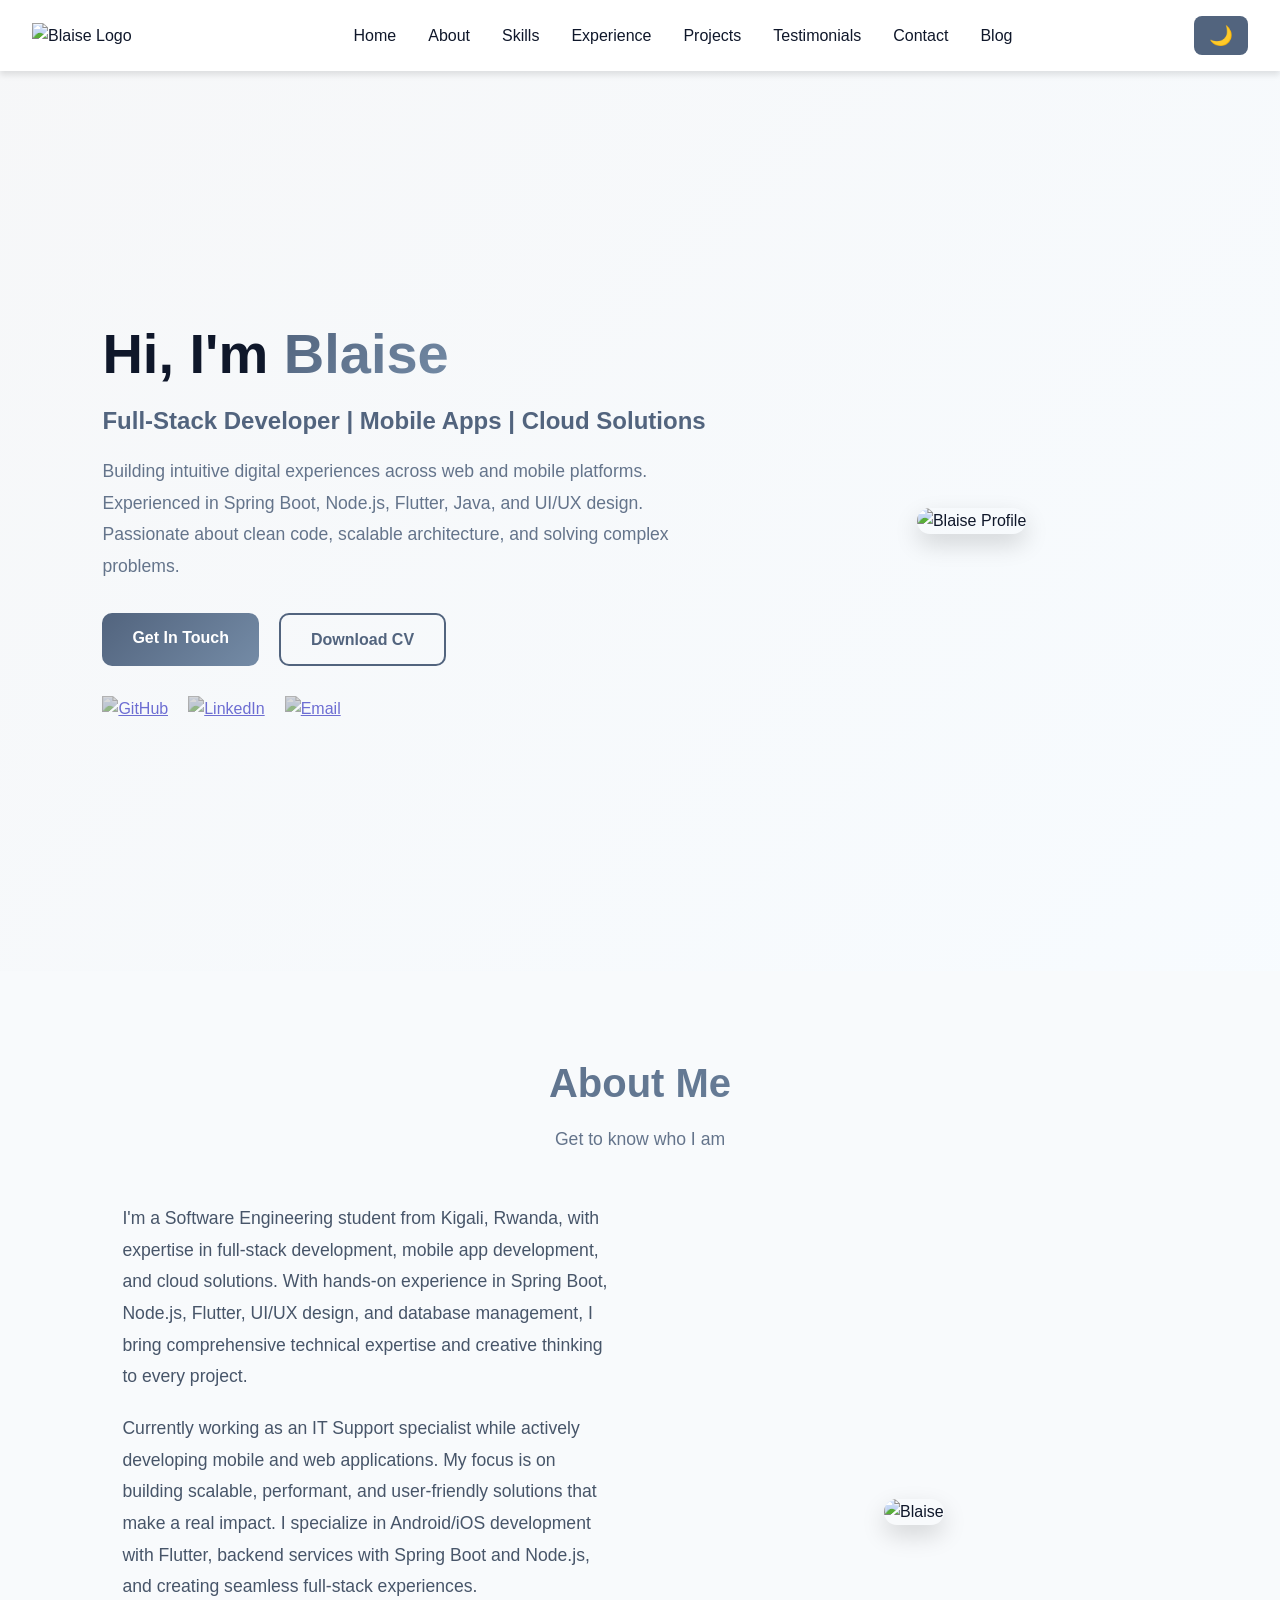
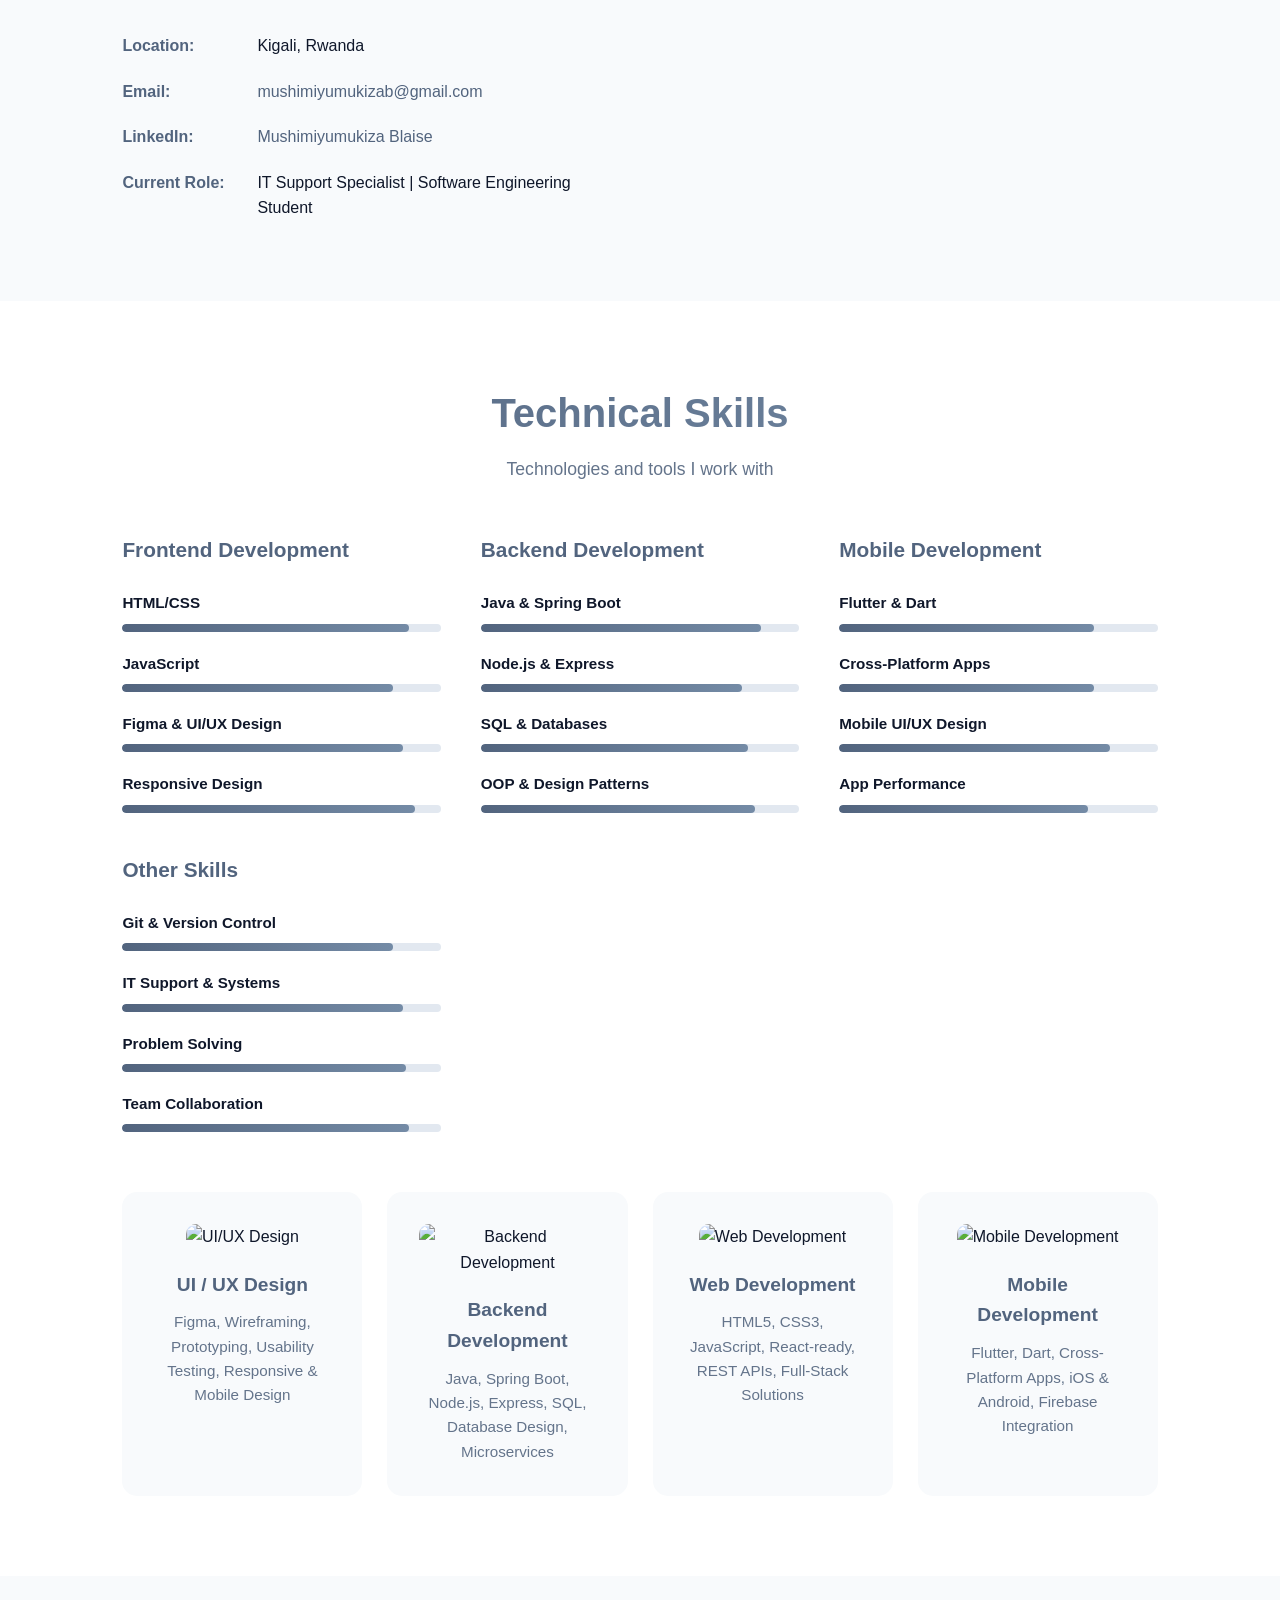
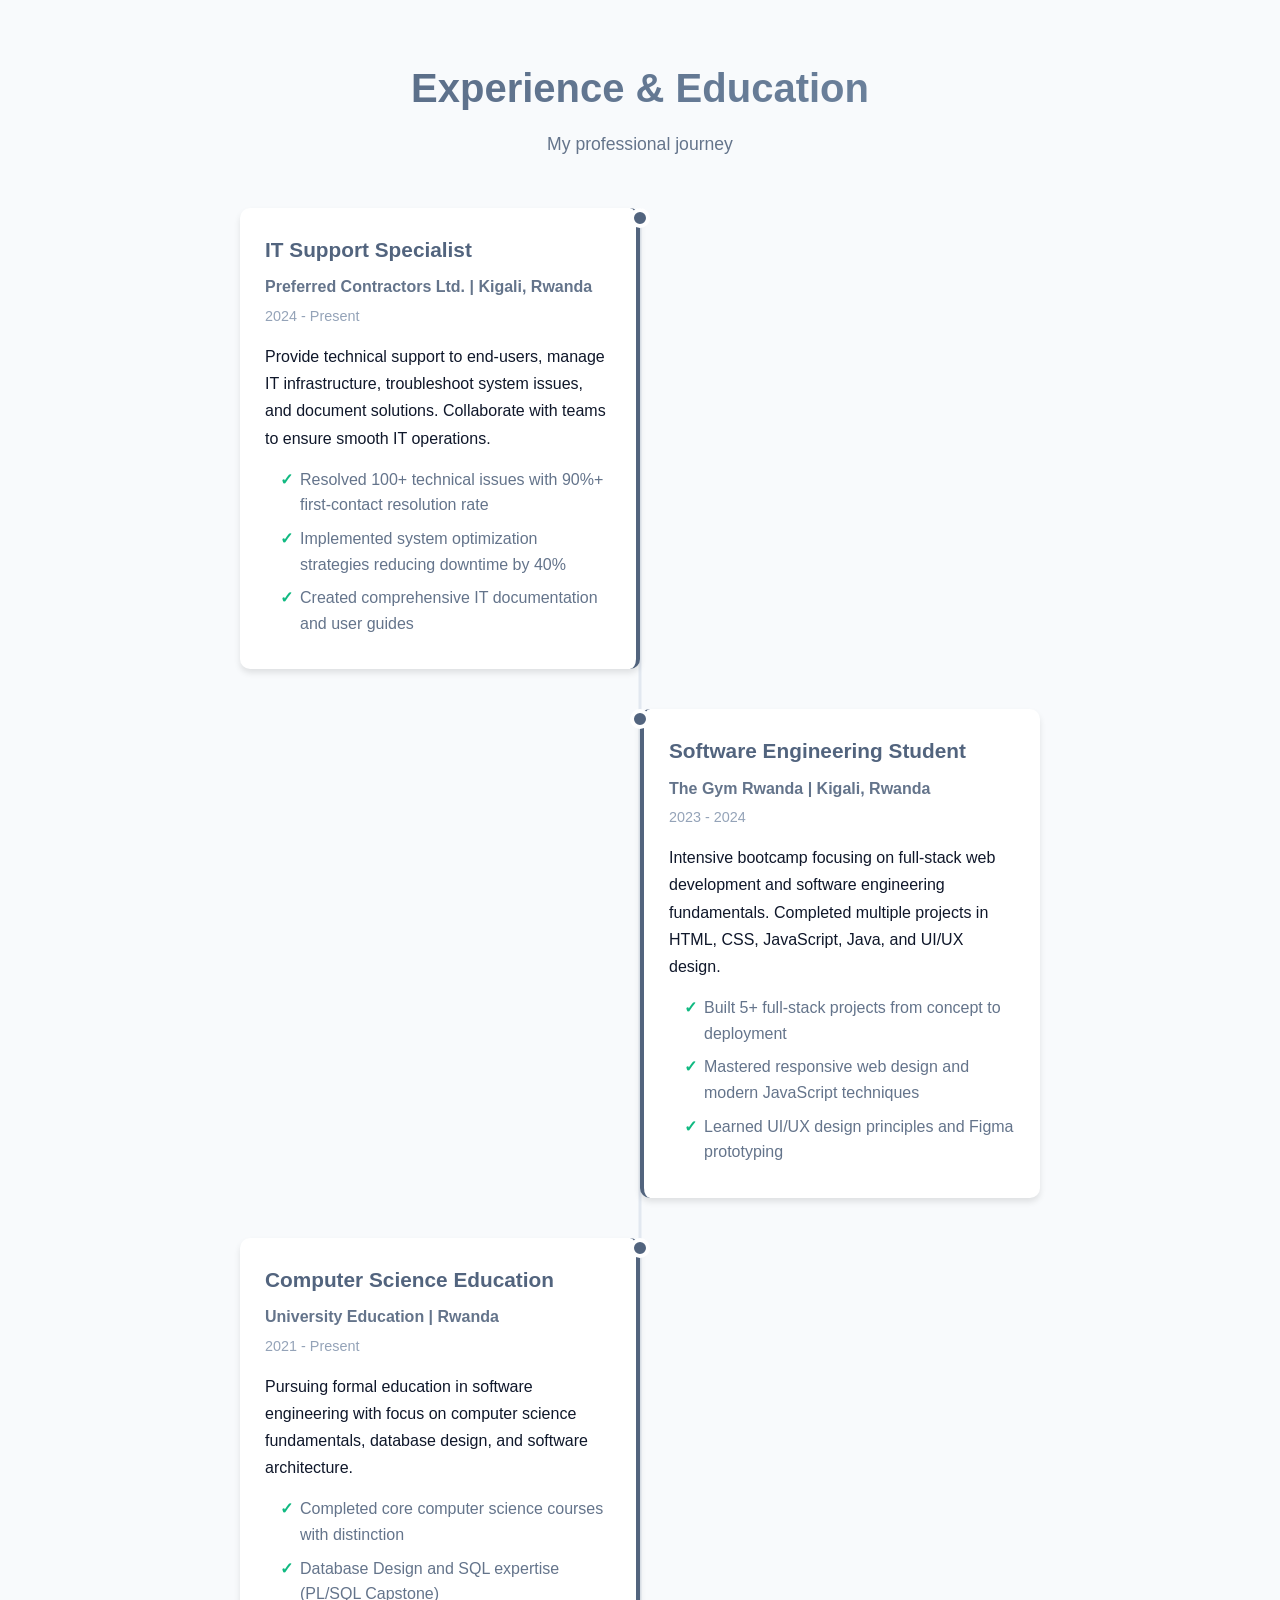
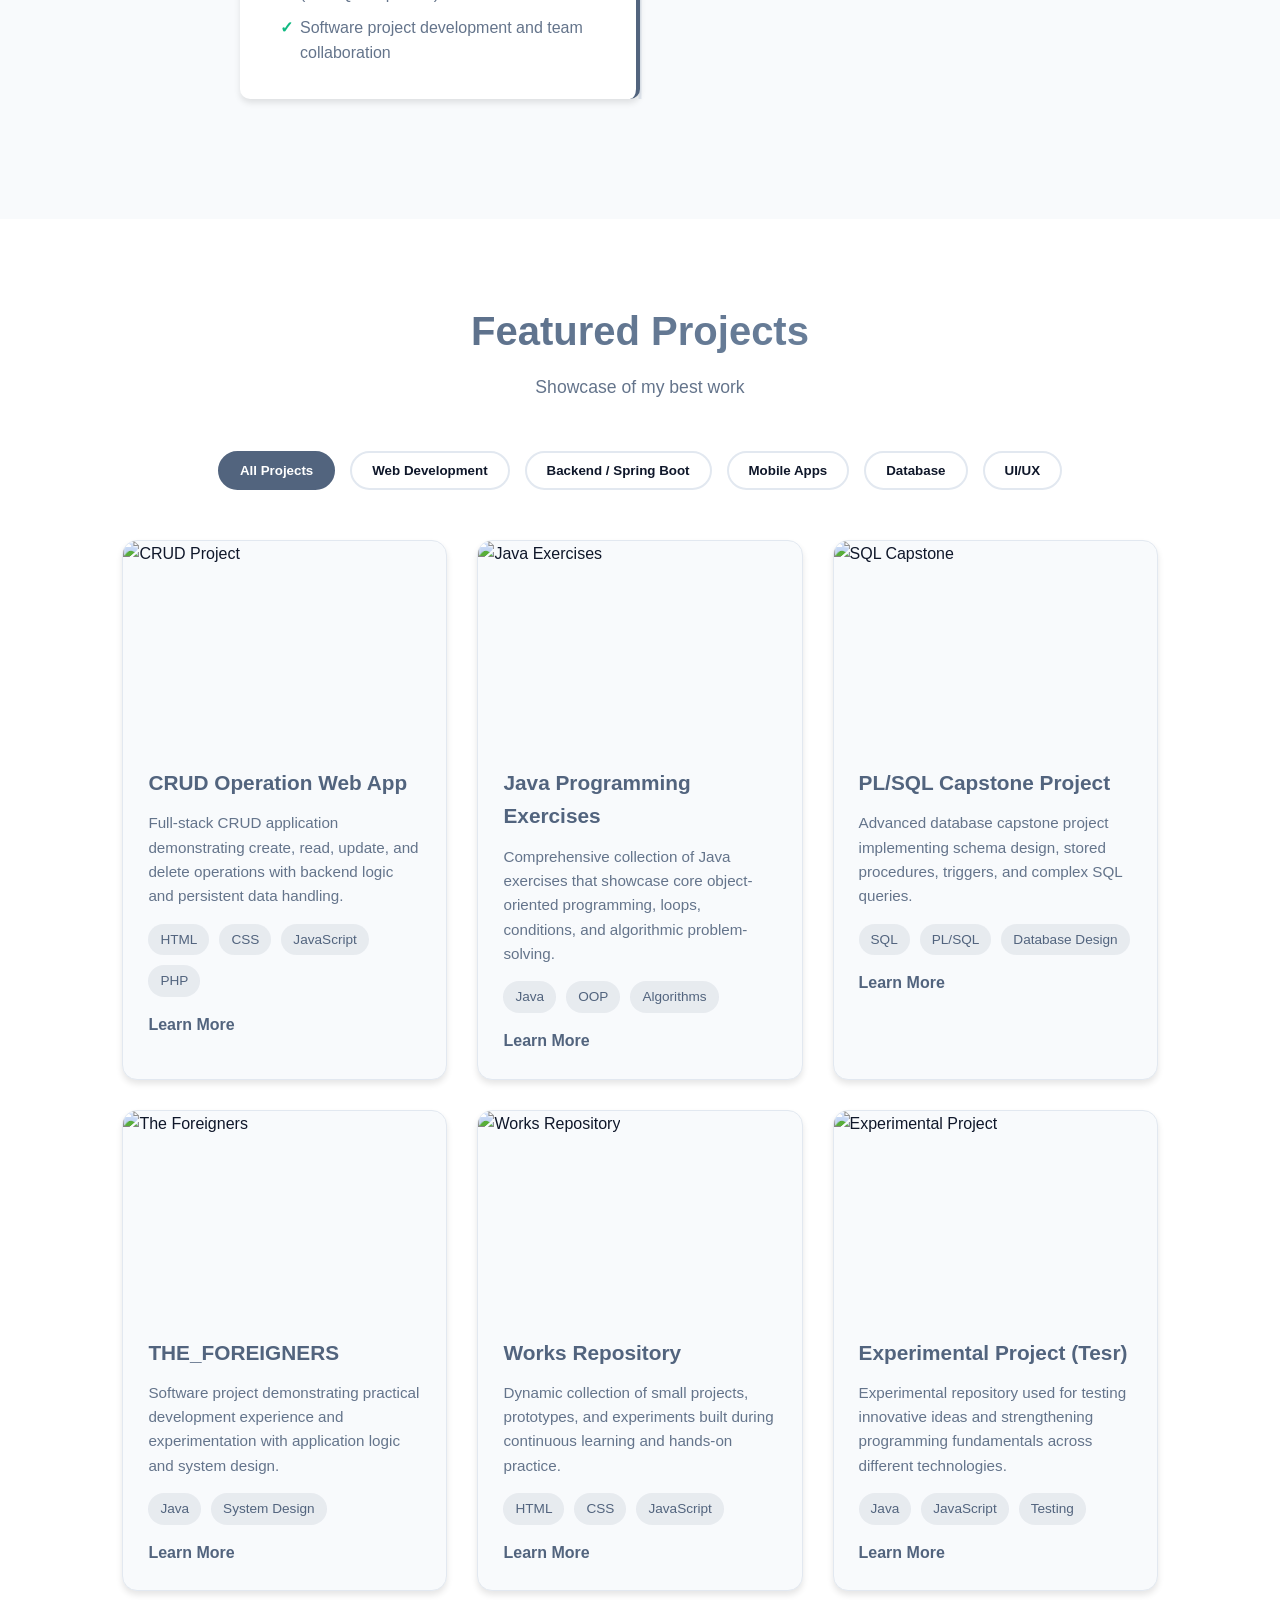
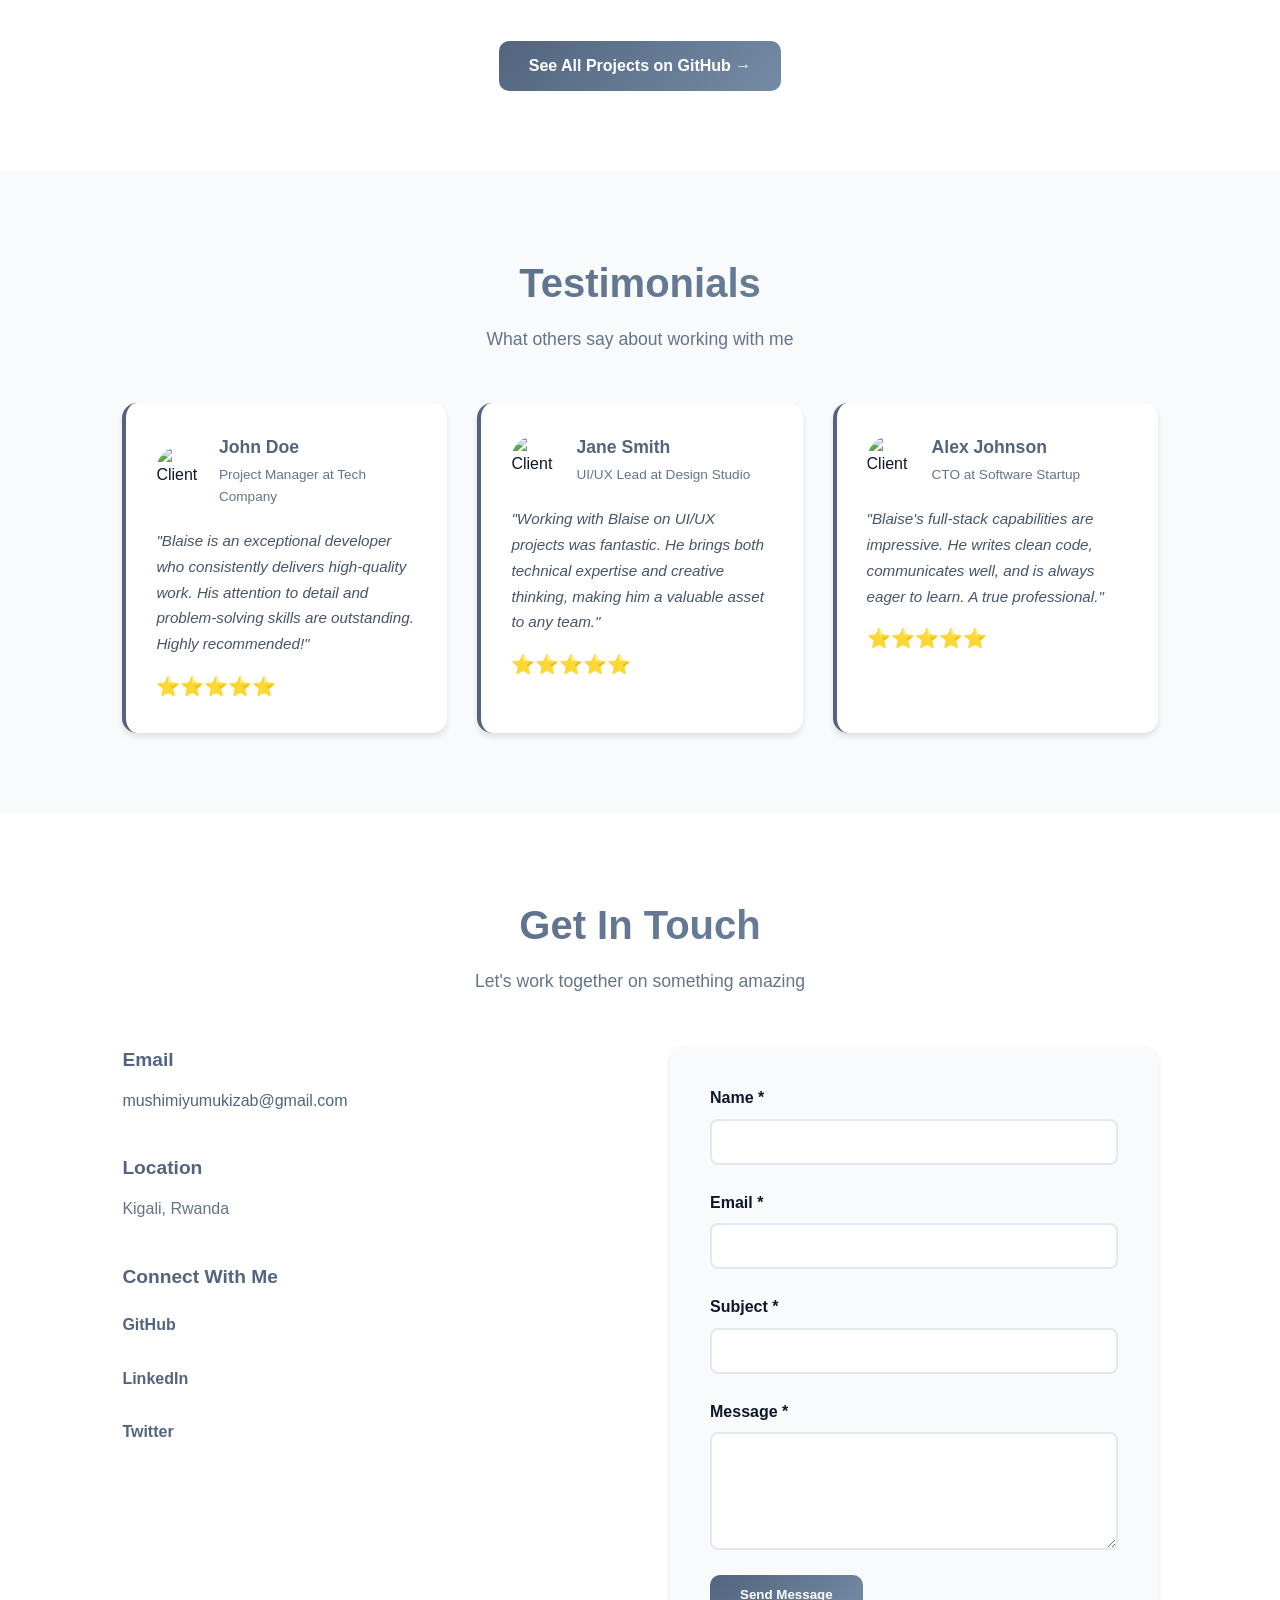
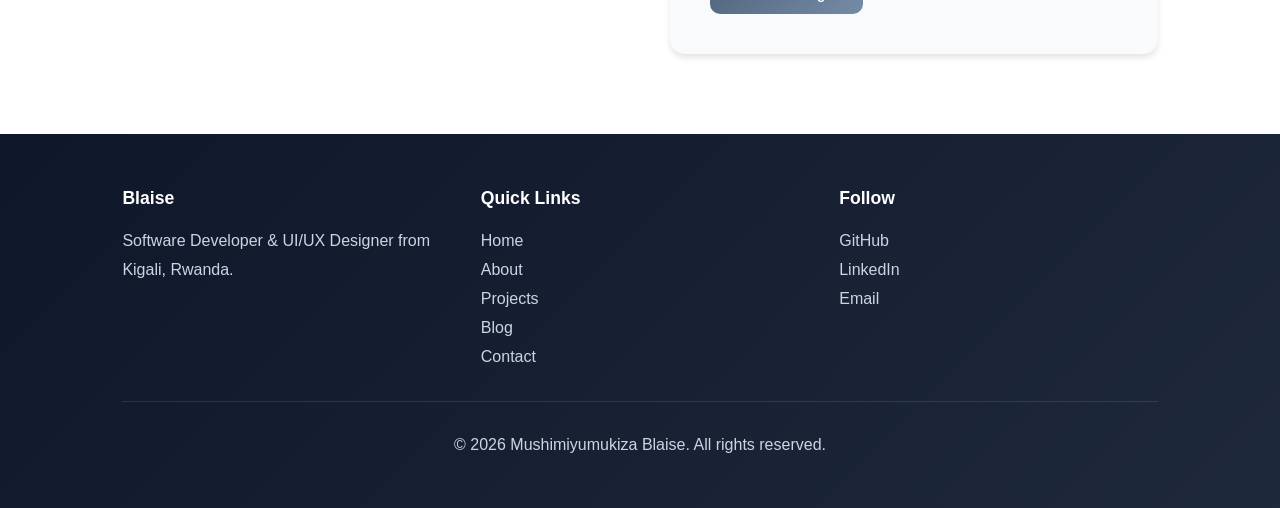
==== index.html @ d8fbfcc6 "New feature" ====
<!DOCTYPE html>
<html lang="en">
<head>
  <meta charset="UTF-8" />
  <meta name="viewport" content="width=device-width, initial-scale=1.0"/>
  <meta name="description" content="Mushimiyumukiza Blaise – Software Engineering student, UI/UX Designer, Java Developer. Explore projects, skills, and professional experience."/>
  <meta name="keywords" content="Software Developer, UI/UX Developer, Java, Web Developer, Portfolio"/>
  <meta name="author" content="Mushimiyumukiza Blaise"/>
  <meta name="robots" content="index, follow"/>
  <meta property="og:title" content="Blaise | Software Developer & UI/UX Designer"/>
  <meta property="og:description" content="Portfolio showcasing projects in Java, Web Development, and UI/UX Design"/>
  <meta property="og:url" content="https://mushimiyumukizablaiseportifolio1.vercel.app/"/>
  <meta property="og:type" content="website"/>
  <title>Blaise | Software Developer & UI/UX Designer</title>
  <link rel="stylesheet" href="main.css"/>
  <link rel="icon" type="image/png" href="./images/logo.png"/>
</head>

<body>
  <!-- NAVBAR -->
  <header class="navbar">
    <div class="nav-container">
      <img src="./images/logo.png" alt="Blaise Logo" class="logo"/>
      
      <button class="hamburger" id="hamburger">
        <span></span>
        <span></span>
        <span></span>
      </button>

      <nav class="nav-menu" id="navMenu">
        <ul class="nav-links">
          <li><a href="#home">Home</a></li>
          <li><a href="#about">About</a></li>
          <li><a href="#skills">Skills</a></li>
          <li><a href="#experience">Experience</a></li>
          <li><a href="#projects">Projects</a></li>
          <li><a href="#testimonials">Testimonials</a></li>
          <li><a href="#contact">Contact</a></li>
          <li><a href="blog.html">Blog</a></li>
        </ul>
      </nav>

      <button id="modeToggle" class="mode-btn">🌙</button>
    </div>
  </header>

  <!-- HERO / HOME -->
  <section class="hero" id="home">
    <div class="hero-content">
      <h1>Hi, I'm <span>Blaise</span></h1>
      <p class="hero-subtitle">
        Full-Stack Developer | Mobile Apps | Cloud Solutions
      </p>
      <p class="hero-description">
        Building intuitive digital experiences across web and mobile platforms. Experienced in Spring Boot, 
        Node.js, Flutter, Java, and UI/UX design. Passionate about clean code, scalable architecture, and solving complex problems.
      </p>

      <div class="hero-actions">
        <a href="#contact" class="btn btn-primary">Get In Touch</a>
        <a href="https://drive.google.com/file/d/15Y-gOI-pjtklkWKuIDzQYlUG7JmsYrr-/view?usp=sharing"
           target="_blank" class="btn btn-outline">Download CV</a>
      </div>

      <div class="social-links">
        <a href="https://github.com/ReponseBlaise" target="_blank" title="GitHub">
          <img src="./images/github-icon.svg" alt="GitHub" class="social-icon"/>
        </a>
        <a href="https://www.linkedin.com/in/mushimiyumukiza-blaise-943b163b0" target="_blank" title="LinkedIn">
          <img src="./images/linkedin-icon.svg" alt="LinkedIn" class="social-icon"/>
        </a>
        <a href="mailto:mushimiyumukizab@gmail.com" title="Email">
          <img src="./images/email-icon.svg" alt="Email" class="social-icon"/>
        </a>
      </div>
    </div>

    <div class="hero-image">
      <img src="./images/hero.png" alt="Blaise Profile" class="hero-img"/>
    </div>
  </section>

  <!-- ABOUT -->
  <section id="about" class="about">
    <div class="container">
      <div class="section-header">
        <h2>About Me</h2>
        <p class="section-subtitle">Get to know who I am</p>
      </div>

      <div class="about-content">
        <div class="about-text">
          <p>
            I'm a Software Engineering student from Kigali, Rwanda, with expertise in full-stack development, 
            mobile app development, and cloud solutions. With hands-on experience in Spring Boot, Node.js, Flutter, 
            UI/UX design, and database management, I bring comprehensive technical expertise and creative 
            thinking to every project.
          </p>
          
          <p>
            Currently working as an IT Support specialist while actively developing mobile and web applications. 
            My focus is on building scalable, performant, and user-friendly solutions that make a real impact. 
            I specialize in Android/iOS development with Flutter, backend services with Spring Boot and Node.js, 
            and creating seamless full-stack experiences.
          </p>

          <div class="about-info">
            <div class="info-item">
              <strong>Location:</strong>
              <span>Kigali, Rwanda</span>
            </div>
            <div class="info-item">
              <strong>Email:</strong>
              <span><a href="mailto:mushimiyumukizab@gmail.com">mushimiyumukizab@gmail.com</a></span>
            </div>
            <div class="info-item">
              <strong>LinkedIn:</strong>
              <span><a href="https://www.linkedin.com/in/mushimiyumukiza-blaise-943b163b0" target="_blank">Mushimiyumukiza Blaise</a></span>
            </div>
            <div class="info-item">
              <strong>Current Role:</strong>
              <span>IT Support Specialist | Software Engineering Student</span>
            </div>
          </div>
        </div>

        <div class="about-image">
          <img src="./images/hero.png" alt="Blaise" class="profile-img"/>
        </div>
      </div>
    </div>
  </section>

  <!-- SKILLS -->
  <section id="skills" class="skills">
    <div class="container">
      <div class="section-header">
        <h2>Technical Skills</h2>
        <p class="section-subtitle">Technologies and tools I work with</p>
      </div>

      <div class="skills-content">
        <div class="skills-visual">
          <div class="skill-category">
            <h3>Frontend Development</h3>
            <div class="skill-items">
              <div class="skill-item">
                <span class="skill-name">HTML/CSS</span>
                <div class="skill-bar">
                  <div class="skill-progress" style="width: 90%"></div>
                </div>
              </div>
              <div class="skill-item">
                <span class="skill-name">JavaScript</span>
                <div class="skill-bar">
                  <div class="skill-progress" style="width: 85%"></div>
                </div>
              </div>
              <div class="skill-item">
                <span class="skill-name">Figma & UI/UX Design</span>
                <div class="skill-bar">
                  <div class="skill-progress" style="width: 88%"></div>
                </div>
              </div>
              <div class="skill-item">
                <span class="skill-name">Responsive Design</span>
                <div class="skill-bar">
                  <div class="skill-progress" style="width: 92%"></div>
                </div>
              </div>
            </div>
          </div>

          <div class="skill-category">
            <h3>Backend Development</h3>
            <div class="skill-items">
              <div class="skill-item">
                <span class="skill-name">Java & Spring Boot</span>
                <div class="skill-bar">
                  <div class="skill-progress" style="width: 88%"></div>
                </div>
              </div>
              <div class="skill-item">
                <span class="skill-name">Node.js & Express</span>
                <div class="skill-bar">
                  <div class="skill-progress" style="width: 82%"></div>
                </div>
              </div>
              <div class="skill-item">
                <span class="skill-name">SQL & Databases</span>
                <div class="skill-bar">
                  <div class="skill-progress" style="width: 84%"></div>
                </div>
              </div>
              <div class="skill-item">
                <span class="skill-name">OOP & Design Patterns</span>
                <div class="skill-bar">
                  <div class="skill-progress" style="width: 86%"></div>
                </div>
              </div>
            </div>
          </div>

          <div class="skill-category">
            <h3>Mobile Development</h3>
            <div class="skill-items">
              <div class="skill-item">
                <span class="skill-name">Flutter & Dart</span>
                <div class="skill-bar">
                  <div class="skill-progress" style="width: 80%"></div>
                </div>
              </div>
              <div class="skill-item">
                <span class="skill-name">Cross-Platform Apps</span>
                <div class="skill-bar">
                  <div class="skill-progress" style="width: 80%"></div>
                </div>
              </div>
              <div class="skill-item">
                <span class="skill-name">Mobile UI/UX Design</span>
                <div class="skill-bar">
                  <div class="skill-progress" style="width: 85%"></div>
                </div>
              </div>
              <div class="skill-item">
                <span class="skill-name">App Performance</span>
                <div class="skill-bar">
                  <div class="skill-progress" style="width: 78%"></div>
                </div>
              </div>
            </div>
          </div>

          <div class="skill-category">
            <h3>Other Skills</h3>
            <div class="skill-items">
              <div class="skill-item">
                <span class="skill-name">Git & Version Control</span>
                <div class="skill-bar">
                  <div class="skill-progress" style="width: 85%"></div>
                </div>
              </div>
              <div class="skill-item">
                <span class="skill-name">IT Support & Systems</span>
                <div class="skill-bar">
                  <div class="skill-progress" style="width: 88%"></div>
                </div>
              </div>
              <div class="skill-item">
                <span class="skill-name">Problem Solving</span>
                <div class="skill-bar">
                  <div class="skill-progress" style="width: 89%"></div>
                </div>
              </div>
              <div class="skill-item">
                <span class="skill-name">Team Collaboration</span>
                <div class="skill-bar">
                  <div class="skill-progress" style="width: 90%"></div>
                </div>
              </div>
            </div>
          </div>
        </div>

        <div class="skills-grid">
          <div class="skill-card">
            <img src="./images/react.png" alt="UI/UX Design"/>
            <h3>UI / UX Design</h3>
            <p>Figma, Wireframing, Prototyping, Usability Testing, Responsive & Mobile Design</p>
          </div>

          <div class="skill-card">
            <img src="./images/backend.png" alt="Backend Development"/>
            <h3>Backend Development</h3>
            <p>Java, Spring Boot, Node.js, Express, SQL, Database Design, Microservices</p>
          </div>

          <div class="skill-card">
            <img src="./images/intro-to-web.png" alt="Web Development"/>
            <h3>Web Development</h3>
            <p>HTML5, CSS3, JavaScript, React-ready, REST APIs, Full-Stack Solutions</p>
          </div>

          <div class="skill-card">
            <img src="./images/intro-to-web.png" alt="Mobile Development"/>
            <h3>Mobile Development</h3>
            <p>Flutter, Dart, Cross-Platform Apps, iOS & Android, Firebase Integration</p>
          </div>
        </div>
      </div>
    </div>
  </section>

  <!-- EXPERIENCE / TIMELINE -->
  <section id="experience" class="experience">
    <div class="container">
      <div class="section-header">
        <h2>Experience & Education</h2>
        <p class="section-subtitle">My professional journey</p>
      </div>

      <div class="timeline">
        <div class="timeline-item">
          <div class="timeline-dot"></div>
          <div class="timeline-content">
            <h3>IT Support Specialist</h3>
            <p class="timeline-company">Preferred Contractors Ltd. | Kigali, Rwanda</p>
            <p class="timeline-date">2024 - Present</p>
            <p class="timeline-description">
              Provide technical support to end-users, manage IT infrastructure, troubleshoot system issues, 
              and document solutions. Collaborate with teams to ensure smooth IT operations.
            </p>
            <ul class="timeline-highlights">
              <li>Resolved 100+ technical issues with 90%+ first-contact resolution rate</li>
              <li>Implemented system optimization strategies reducing downtime by 40%</li>
              <li>Created comprehensive IT documentation and user guides</li>
            </ul>
          </div>
        </div>

        <div class="timeline-item">
          <div class="timeline-dot"></div>
          <div class="timeline-content">
            <h3>Software Engineering Student</h3>
            <p class="timeline-company">The Gym Rwanda | Kigali, Rwanda</p>
            <p class="timeline-date">2023 - 2024</p>
            <p class="timeline-description">
              Intensive bootcamp focusing on full-stack web development and software engineering fundamentals. 
              Completed multiple projects in HTML, CSS, JavaScript, Java, and UI/UX design.
            </p>
            <ul class="timeline-highlights">
              <li>Built 5+ full-stack projects from concept to deployment</li>
              <li>Mastered responsive web design and modern JavaScript techniques</li>
              <li>Learned UI/UX design principles and Figma prototyping</li>
            </ul>
          </div>
        </div>

        <div class="timeline-item">
          <div class="timeline-dot"></div>
          <div class="timeline-content">
            <h3>Computer Science Education</h3>
            <p class="timeline-company">University Education | Rwanda</p>
            <p class="timeline-date">2021 - Present</p>
            <p class="timeline-description">
              Pursuing formal education in software engineering with focus on computer science fundamentals, 
              database design, and software architecture.
            </p>
            <ul class="timeline-highlights">
              <li>Completed core computer science courses with distinction</li>
              <li>Database Design and SQL expertise (PL/SQL Capstone)</li>
              <li>Software project development and team collaboration</li>
            </ul>
          </div>
        </div>
      </div>
    </div>
  </section>

  <!-- PROJECTS -->
  <section id="projects" class="projects">
    <div class="container">
      <div class="section-header">
        <h2>Featured Projects</h2>
        <p class="section-subtitle">Showcase of my best work</p>
      </div>

      <div class="filter-buttons">
        <button class="filter-btn active" data-filter="all">All Projects</button>
        <button class="filter-btn" data-filter="web">Web Development</button>
        <button class="filter-btn" data-filter="backend">Backend / Spring Boot</button>
        <button class="filter-btn" data-filter="mobile">Mobile Apps</button>
        <button class="filter-btn" data-filter="database">Database</button>
        <button class="filter-btn" data-filter="design">UI/UX</button>
      </div>

      <div class="projects-grid" id="projectsGrid">
        <div class="project-card" data-category="web">
          <div class="project-image">
            <img src="./images/intro-to-web.png" alt="CRUD Project"/>
            <div class="project-overlay">
              <a href="https://github.com/ReponseBlaise/CRUD-operation" target="_blank" class="project-link">View on GitHub</a>
            </div>
          </div>
          <div class="project-info">
            <h3>CRUD Operation Web App</h3>
            <p class="project-description">
              Full-stack CRUD application demonstrating create, read, update, and delete operations 
              with backend logic and persistent data handling.
            </p>
            <div class="project-tech">
              <span class="tech-tag">HTML</span>
              <span class="tech-tag">CSS</span>
              <span class="tech-tag">JavaScript</span>
              <span class="tech-tag">PHP</span>
            </div>
            <a href="https://github.com/ReponseBlaise/CRUD-operation" target="_blank" class="project-btn">Learn More</a>
          </div>
        </div>

        <div class="project-card" data-category="java">
          <div class="project-image">
            <img src="./images/backend.png" alt="Java Exercises"/>
            <div class="project-overlay">
              <a href="https://github.com/ReponseBlaise/exercises" target="_blank" class="project-link">View on GitHub</a>
            </div>
          </div>
          <div class="project-info">
            <h3>Java Programming Exercises</h3>
            <p class="project-description">
              Comprehensive collection of Java exercises that showcase core object-oriented programming, 
              loops, conditions, and algorithmic problem-solving.
            </p>
            <div class="project-tech">
              <span class="tech-tag">Java</span>
              <span class="tech-tag">OOP</span>
              <span class="tech-tag">Algorithms</span>
            </div>
            <a href="https://github.com/ReponseBlaise/exercises" target="_blank" class="project-btn">Learn More</a>
          </div>
        </div>

        <div class="project-card" data-category="database">
          <div class="project-image">
            <img src="./images/intro-to-web.png" alt="SQL Capstone"/>
            <div class="project-overlay">
              <a href="https://github.com/ReponseBlaise/-Thur_26229_Blaise_plsql_CapstoneProject" target="_blank" class="project-link">View on GitHub</a>
            </div>
          </div>
          <div class="project-info">
            <h3>PL/SQL Capstone Project</h3>
            <p class="project-description">
              Advanced database capstone project implementing schema design, stored procedures, 
              triggers, and complex SQL queries.
            </p>
            <div class="project-tech">
              <span class="tech-tag">SQL</span>
              <span class="tech-tag">PL/SQL</span>
              <span class="tech-tag">Database Design</span>
            </div>
            <a href="https://github.com/ReponseBlaise/-Thur_26229_Blaise_plsql_CapstoneProject" target="_blank" class="project-btn">Learn More</a>
          </div>
        </div>

        <div class="project-card" data-category="java">
          <div class="project-image">
            <img src="./images/react.png" alt="The Foreigners"/>
            <div class="project-overlay">
              <a href="https://github.com/ReponseBlaise/THE_FOREIGNERS" target="_blank" class="project-link">View on GitHub</a>
            </div>
          </div>
          <div class="project-info">
            <h3>THE_FOREIGNERS</h3>
            <p class="project-description">
              Software project demonstrating practical development experience and experimentation 
              with application logic and system design.
            </p>
            <div class="project-tech">
              <span class="tech-tag">Java</span>
              <span class="tech-tag">System Design</span>
            </div>
            <a href="https://github.com/ReponseBlaise/THE_FOREIGNERS" target="_blank" class="project-btn">Learn More</a>
          </div>
        </div>

        <div class="project-card" data-category="web">
          <div class="project-image">
            <img src="./images/intro-to-web.png" alt="Works Repository"/>
            <div class="project-overlay">
              <a href="https://github.com/ReponseBlaise/Works" target="_blank" class="project-link">View on GitHub</a>
            </div>
          </div>
          <div class="project-info">
            <h3>Works Repository</h3>
            <p class="project-description">
              Dynamic collection of small projects, prototypes, and experiments built during 
              continuous learning and hands-on practice.
            </p>
            <div class="project-tech">
              <span class="tech-tag">HTML</span>
              <span class="tech-tag">CSS</span>
              <span class="tech-tag">JavaScript</span>
            </div>
            <a href="https://github.com/ReponseBlaise/Works" target="_blank" class="project-btn">Learn More</a>
          </div>
        </div>

        <div class="project-card" data-category="java">
          <div class="project-image">
            <img src="./images/backend.png" alt="Experimental Project"/>
            <div class="project-overlay">
              <a href="https://github.com/ReponseBlaise/Tesr" target="_blank" class="project-link">View on GitHub</a>
            </div>
          </div>
          <div class="project-info">
            <h3>Experimental Project (Tesr)</h3>
            <p class="project-description">
              Experimental repository used for testing innovative ideas and strengthening 
              programming fundamentals across different technologies.
            </p>
            <div class="project-tech">
              <span class="tech-tag">Java</span>
              <span class="tech-tag">JavaScript</span>
              <span class="tech-tag">Testing</span>
            </div>
            <a href="https://github.com/ReponseBlaise/Tesr" target="_blank" class="project-btn">Learn More</a>
          </div>
        </div>
      </div>

      <div class="view-all">
        <a href="https://github.com/ReponseBlaise?tab=repositories" target="_blank" class="btn btn-primary">
          See All Projects on GitHub →
        </a>
      </div>
    </div>
  </section>

  <!-- TESTIMONIALS -->
  <section id="testimonials" class="testimonials">
    <div class="container">
      <div class="section-header">
        <h2>Testimonials</h2>
        <p class="section-subtitle">What others say about working with me</p>
      </div>

      <div class="testimonials-grid">
        <div class="testimonial-card">
          <div class="testimonial-header">
            <img src="./images/hero.png" alt="Client"/>
            <div>
              <h4>John Doe</h4>
              <p>Project Manager at Tech Company</p>
            </div>
          </div>
          <p class="testimonial-text">
            "Blaise is an exceptional developer who consistently delivers high-quality work. 
            His attention to detail and problem-solving skills are outstanding. Highly recommended!"
          </p>
          <div class="testimonial-rating">
            ⭐⭐⭐⭐⭐
          </div>
        </div>

        <div class="testimonial-card">
          <div class="testimonial-header">
            <img src="./images/hero.png" alt="Client"/>
            <div>
              <h4>Jane Smith</h4>
              <p>UI/UX Lead at Design Studio</p>
            </div>
          </div>
          <p class="testimonial-text">
            "Working with Blaise on UI/UX projects was fantastic. He brings both technical expertise 
            and creative thinking, making him a valuable asset to any team."
          </p>
          <div class="testimonial-rating">
            ⭐⭐⭐⭐⭐
          </div>
        </div>

        <div class="testimonial-card">
          <div class="testimonial-header">
            <img src="./images/hero.png" alt="Client"/>
            <div>
              <h4>Alex Johnson</h4>
              <p>CTO at Software Startup</p>
            </div>
          </div>
          <p class="testimonial-text">
            "Blaise's full-stack capabilities are impressive. He writes clean code, communicates well, 
            and is always eager to learn. A true professional."
          </p>
          <div class="testimonial-rating">
            ⭐⭐⭐⭐⭐
          </div>
        </div>
      </div>
    </div>
  </section>

  <!-- CONTACT -->
  <section id="contact" class="contact">
    <div class="container">
      <div class="section-header">
        <h2>Get In Touch</h2>
        <p class="section-subtitle">Let's work together on something amazing</p>
      </div>

      <div class="contact-content">
        <div class="contact-info">
          <div class="contact-item">
            <h4>Email</h4>
            <p><a href="mailto:mushimiyumukizab@gmail.com">mushimiyumukizab@gmail.com</a></p>
          </div>
          <div class="contact-item">
            <h4>Location</h4>
            <p>Kigali, Rwanda</p>
          </div>
          <div class="contact-item">
            <h4>Connect With Me</h4>
            <div class="social-links-large">
              <a href="https://github.com/ReponseBlaise" target="_blank">GitHub</a>
              <a href="https://linkedin.com/in/blaise-mushimiyumukiza" target="_blank">LinkedIn</a>
              <a href="https://twitter.com" target="_blank">Twitter</a>
            </div>
          </div>
        </div>

        <form class="contact-form" id="contactForm">
          <div class="form-group">
            <label for="name">Name *</label>
            <input type="text" id="name" name="name" required>
            <span class="error-message" id="nameError"></span>
          </div>

          <div class="form-group">
            <label for="email">Email *</label>
            <input type="email" id="email" name="email" required>
            <span class="error-message" id="emailError"></span>
          </div>

          <div class="form-group">
            <label for="subject">Subject *</label>
            <input type="text" id="subject" name="subject" required>
            <span class="error-message" id="subjectError"></span>
          </div>

          <div class="form-group">
            <label for="message">Message *</label>
            <textarea id="message" name="message" rows="5" required></textarea>
            <span class="error-message" id="messageError"></span>
          </div>

          <button type="submit" class="btn btn-primary">Send Message</button>
          <span class="form-message" id="formMessage"></span>
        </form>
      </div>
    </div>
  </section>

  <!-- FOOTER -->
  <footer class="footer">
    <div class="container">
      <div class="footer-content">
        <div class="footer-section">
          <h4>Blaise</h4>
          <p>Software Developer & UI/UX Designer from Kigali, Rwanda.</p>
        </div>

        <div class="footer-section">
          <h4>Quick Links</h4>
          <ul>
            <li><a href="#home">Home</a></li>
            <li><a href="#about">About</a></li>
            <li><a href="#projects">Projects</a></li>
            <li><a href="blog.html">Blog</a></li>
            <li><a href="#contact">Contact</a></li>
          </ul>
        </div>

        <div class="footer-section">
          <h4>Follow</h4>
          <ul>
            <li><a href="https://github.com/ReponseBlaise" target="_blank">GitHub</a></li>
            <li><a href="https://linkedin.com/in/blaise-mushimiyumukiza" target="_blank">LinkedIn</a></li>
            <li><a href="mailto:mushimiyumukizab@gmail.com">Email</a></li>
          </ul>
        </div>
      </div>

      <div class="footer-bottom">
        <p>&copy; 2026 Mushimiyumukiza Blaise. All rights reserved.</p>
      </div>
    </div>
  </footer>

  <!-- Modal for project details (optional) -->
  <div id="projectModal" class="modal">
    <div class="modal-content">
      <button class="modal-close">&times;</button>
      <h2 id="modalTitle"></h2>
      <p id="modalDescription"></p>
      <div id="modalTech"></div>
      <a id="modalLink" target="_blank" class="btn btn-primary">View Project</a>
    </div>
  </div>

  <script src="script.js"></script>
</body>
</html>
---- main.css ----
/* ===== ROOT VARIABLES ===== */
* {
  margin: 0;
  padding: 0;
  box-sizing: border-box;
}

:root {
  --bg: #ffffff;
  --text: #0f172a;
  --accent: #52647E;
  --accent-light: #748ba6;
  --card: #f8fafc;
  --border: #e2e8f0;
  --success: #10b981;
  --shadow: 0 4px 6px rgba(0, 0, 0, 0.1);
  --shadow-lg: 0 10px 25px rgba(0, 0, 0, 0.15);
}

body.dark {
  --bg: #0b1220;
  --text: #e5e7eb;
  --accent: #64b5f6;
  --accent-light: #90caf9;
  --card: #111827;
  --border: #1f2937;
  --shadow: 0 4px 6px rgba(0, 0, 0, 0.3);
  --shadow-lg: 0 10px 25px rgba(0, 0, 0, 0.4);
}

body {
  font-family: "Segoe UI", "Roboto", sans-serif;
  background: var(--bg);
  color: var(--text);
  line-height: 1.6;
  transition: background-color 0.3s ease, color 0.3s ease;
  overflow-x: hidden;
}

html {
  scroll-behavior: smooth;
}

/* ===== CONTAINER & LAYOUT ===== */
.container {
  max-width: 1200px;
  margin: 0 auto;
  padding: 0 20px;
}

.section-header {
  text-align: center;
  margin-bottom: 50px;
}

.section-header h2 {
  font-size: 2.5rem;
  font-weight: 700;
  margin-bottom: 10px;
  background: linear-gradient(135deg, var(--accent) 0%, var(--accent-light) 100%);
  -webkit-background-clip: text;
  -webkit-text-fill-color: transparent;
  background-clip: text;
}

.section-subtitle {
  font-size: 1.1rem;
  color: #64748b;
  max-width: 500px;
  margin: 0 auto;
}

body.dark .section-subtitle {
  color: #cbd5e1;
}

/* ===== NAVBAR ===== */
.navbar {
  background: var(--bg);
  box-shadow: var(--shadow);
  position: sticky;
  top: 0;
  z-index: 1000;
  transition: all 0.3s ease;
}

.nav-container {
  display: flex;
  justify-content: space-between;
  align-items: center;
  padding: 1rem 2rem;
  max-width: 1400px;
  margin: 0 auto;
}

.logo {
  width: 140px;
  height: auto;
  transition: transform 0.3s ease;
}

.logo:hover {
  transform: scale(1.05);
}

.nav-menu {
  display: flex;
  gap: 2rem;
}

.nav-links {
  list-style: none;
  display: flex;
  gap: 2rem;
}

.nav-links a {
  text-decoration: none;
  color: var(--text);
  font-weight: 500;
  position: relative;
  transition: color 0.3s ease;
}

.nav-links a:hover {
  color: var(--accent);
}

.nav-links a::after {
  content: '';
  position: absolute;
  bottom: -5px;
  left: 0;
  width: 0;
  height: 2px;
  background: var(--accent);
  transition: width 0.3s ease;
}

.nav-links a:hover::after {
  width: 100%;
}

.mode-btn {
  background: var(--accent);
  color: #fff;
  border: none;
  padding: 8px 15px;
  border-radius: 8px;
  cursor: pointer;
  font-size: 1.2rem;
  transition: all 0.3s ease;
}

.mode-btn:hover {
  background: var(--accent-light);
  transform: scale(1.1);
}

.hamburger {
  display: none;
  flex-direction: column;
  cursor: pointer;
  background: transparent;
  border: none;
  gap: 5px;
}

.hamburger span {
  width: 25px;
  height: 3px;
  background: var(--text);
  transition: all 0.3s ease;
  border-radius: 2px;
}

/* ===== HERO SECTION ===== */
.hero {
  display: flex;
  align-items: center;
  justify-content: space-between;
  padding: 80px 8%;
  gap: 60px;
  min-height: 100vh;
  background: linear-gradient(135deg, rgba(82, 100, 126, 0.05) 0%, rgba(100, 181, 246, 0.05) 100%);
}

.hero-content h1 {
  font-size: 3.5rem;
  font-weight: 800;
  line-height: 1.2;
  margin-bottom: 15px;
  animation: slideInUp 0.8s ease;
}

.hero-content h1 span {
  color: var(--accent);
  background: linear-gradient(135deg, var(--accent) 0%, var(--accent-light) 100%);
  -webkit-background-clip: text;
  -webkit-text-fill-color: transparent;
  background-clip: text;
}

.hero-subtitle {
  font-size: 1.5rem;
  color: var(--accent);
  font-weight: 600;
  margin-bottom: 15px;
  animation: slideInUp 0.8s ease 0.1s backwards;
}

.hero-description {
  font-size: 1.1rem;
  color: #64748b;
  max-width: 600px;
  margin-bottom: 30px;
  line-height: 1.8;
  animation: slideInUp 0.8s ease 0.2s backwards;
}

body.dark .hero-description {
  color: #cbd5e1;
}

.hero-actions {
  display: flex;
  gap: 20px;
  margin-bottom: 30px;
  animation: slideInUp 0.8s ease 0.3s backwards;
}

.btn {
  padding: 12px 30px;
  border-radius: 10px;
  text-decoration: none;
  font-weight: 600;
  cursor: pointer;
  border: none;
  transition: all 0.3s ease;
  display: inline-block;
  text-align: center;
}

.btn-primary {
  background: linear-gradient(135deg, var(--accent) 0%, var(--accent-light) 100%);
  color: #fff;
}

.btn-primary:hover {
  transform: translateY(-3px);
  box-shadow: var(--shadow-lg);
}

.btn-outline {
  background: transparent;
  border: 2px solid var(--accent);
  color: var(--accent);
}

.btn-outline:hover {
  background: var(--accent);
  color: #fff;
  transform: translateY(-3px);
}

.social-links {
  display: flex;
  gap: 20px;
  animation: slideInUp 0.8s ease 0.4s backwards;
}

.social-icon {
  width: 40px;
  height: 40px;
  opacity: 0.7;
  transition: all 0.3s ease;
  filter: invert(0.2);
}

.social-links a:hover .social-icon {
  opacity: 1;
  transform: translateY(-5px) scale(1.1);
  filter: invert(0);
}

.hero-image {
  flex: 1;
  text-align: center;
  animation: slideInRight 0.8s ease;
}

.hero-img {
  width: 100%;
  max-width: 450px;
  border-radius: 20px;
  object-fit: cover;
  box-shadow: var(--shadow-lg);
  transition: transform 0.3s ease;
}

.hero-img:hover {
  transform: scale(1.03);
}

/* ===== ABOUT SECTION ===== */
.about {
  padding: 80px 8%;
  background: var(--card);
}

.about-content {
  display: grid;
  grid-template-columns: 1fr 1fr;
  gap: 60px;
  align-items: center;
}

.about-text p {
  font-size: 1.1rem;
  margin-bottom: 20px;
  line-height: 1.8;
  color: #475569;
}

body.dark .about-text p {
  color: #cbd5e1;
}

.about-info {
  margin-top: 30px;
  display: grid;
  gap: 20px;
}

.info-item {
  display: flex;
  gap: 15px;
}

.info-item strong {
  color: var(--accent);
  min-width: 120px;
}

.info-item a {
  color: var(--accent);
  text-decoration: none;
  transition: all 0.3s ease;
}

.info-item a:hover {
  text-decoration: underline;
}

.about-image {
  text-align: center;
}

.profile-img {
  width: 100%;
  max-width: 350px;
  border-radius: 15px;
  box-shadow: var(--shadow-lg);
  object-fit: cover;
}

/* ===== SKILLS SECTION ===== */
.skills {
  padding: 80px 8%;
}

.skills-content {
  display: flex;
  flex-direction: column;
  gap: 60px;
}

.skills-visual {
  display: grid;
  grid-template-columns: repeat(auto-fit, minmax(300px, 1fr));
  gap: 40px;
}

.skill-category h3 {
  font-size: 1.3rem;
  margin-bottom: 25px;
  color: var(--accent);
}

.skill-items {
  display: flex;
  flex-direction: column;
  gap: 20px;
}

.skill-item {
  display: flex;
  flex-direction: column;
  gap: 8px;
}

.skill-name {
  font-weight: 600;
  font-size: 0.95rem;
}

.skill-bar {
  width: 100%;
  height: 8px;
  background: var(--border);
  border-radius: 10px;
  overflow: hidden;
}

.skill-progress {
  height: 100%;
  background: linear-gradient(90deg, var(--accent) 0%, var(--accent-light) 100%);
  border-radius: 10px;
  animation: fillProgress 0.8s ease forwards;
}

@keyframes fillProgress {
  from { width: 0 !important; }
}

.skills-grid {
  display: grid;
  grid-template-columns: repeat(auto-fit, minmax(240px, 1fr));
  gap: 25px;
}

.skill-card {
  background: var(--card);
  padding: 30px;
  border-radius: 15px;
  text-align: center;
  transition: all 0.3s ease;
  border: 2px solid transparent;
}

.skill-card:hover {
  transform: translateY(-8px);
  border-color: var(--accent);
  box-shadow: var(--shadow-lg);
}

.skill-card img {
  width: 100%;
  height: 200px;
  object-fit: cover;
  border-radius: 10px;
  margin-bottom: 20px;
}

.skill-card h3 {
  font-size: 1.2rem;
  margin-bottom: 10px;
  color: var(--accent);
}

.skill-card p {
  font-size: 0.95rem;
  color: #64748b;
  line-height: 1.6;
}

body.dark .skill-card p {
  color: #cbd5e1;
}

/* ===== EXPERIENCE / TIMELINE ===== */
.experience {
  padding: 80px 8%;
  background: var(--card);
}

.timeline {
  position: relative;
  max-width: 800px;
  margin: 0 auto;
}

.timeline::before {
  content: '';
  position: absolute;
  left: 50%;
  transform: translateX(-50%);
  width: 3px;
  height: 100%;
  background: var(--border);
}

.timeline-item {
  margin-bottom: 40px;
  position: relative;
  padding-left: 50%;
  padding-right: 0;
}

.timeline-item:nth-child(odd) {
  padding-left: 0;
  padding-right: 50%;
}

.timeline-dot {
  position: absolute;
  left: 50%;
  transform: translateX(-50%);
  width: 20px;
  height: 20px;
  background: var(--accent);
  border: 4px solid var(--bg);
  border-radius: 50%;
  top: 0;
  z-index: 10;
}

.timeline-content {
  background: var(--bg);
  padding: 25px;
  border-radius: 10px;
  box-shadow: var(--shadow);
  border-left: 4px solid var(--accent);
  transition: all 0.3s ease;
}

.timeline-item:nth-child(odd) .timeline-content {
  border-left: none;
  border-right: 4px solid var(--accent);
}

.timeline-content:hover {
  transform: translateY(-5px);
  box-shadow: var(--shadow-lg);
}

.timeline-content h3 {
  font-size: 1.3rem;
  margin-bottom: 8px;
  color: var(--accent);
}

.timeline-company {
  font-weight: 600;
  color: #64748b;
  margin-bottom: 5px;
}

body.dark .timeline-company {
  color: #cbd5e1;
}

.timeline-date {
  font-size: 0.9rem;
  color: #94a3b8;
  margin-bottom: 15px;
}

.timeline-description {
  margin-bottom: 15px;
  line-height: 1.7;
}

.timeline-highlights {
  list-style: none;
  margin-top: 15px;
  padding-left: 15px;
}

.timeline-highlights li {
  margin-bottom: 8px;
  color: #64748b;
  position: relative;
  padding-left: 20px;
}

body.dark .timeline-highlights li {
  color: #cbd5e1;
}

.timeline-highlights li::before {
  content: '✓';
  position: absolute;
  left: 0;
  color: var(--success);
  font-weight: bold;
}

/* ===== PROJECTS SECTION ===== */
.projects {
  padding: 80px 8%;
}

.filter-buttons {
  display: flex;
  justify-content: center;
  gap: 15px;
  margin-bottom: 50px;
  flex-wrap: wrap;
}

.filter-btn {
  padding: 10px 20px;
  border: 2px solid var(--border);
  background: transparent;
  color: var(--text);
  border-radius: 25px;
  cursor: pointer;
  font-weight: 600;
  transition: all 0.3s ease;
}

.filter-btn:hover,
.filter-btn.active {
  background: var(--accent);
  color: #fff;
  border-color: var(--accent);
}

.projects-grid {
  display: grid;
  grid-template-columns: repeat(auto-fill, minmax(300px, 1fr));
  gap: 30px;
  margin-bottom: 50px;
}

.project-card {
  background: var(--card);
  border-radius: 15px;
  overflow: hidden;
  box-shadow: var(--shadow);
  transition: all 0.3s ease;
  border: 1px solid var(--border);
  animation: fadeIn 0.5s ease forwards;
}

.project-card:hover {
  transform: translateY(-10px);
  box-shadow: var(--shadow-lg);
}

.project-image {
  position: relative;
  height: 200px;
  overflow: hidden;
}

.project-image img {
  width: 100%;
  height: 100%;
  object-fit: cover;
  transition: transform 0.3s ease;
}

.project-card:hover .project-image img {
  transform: scale(1.1);
}

.project-overlay {
  position: absolute;
  top: 0;
  left: 0;
  right: 0;
  bottom: 0;
  background: rgba(0, 0, 0, 0.7);
  display: flex;
  align-items: center;
  justify-content: center;
  opacity: 0;
  transition: opacity 0.3s ease;
}

.project-card:hover .project-overlay {
  opacity: 1;
}

.project-link {
  color: #fff;
  text-decoration: none;
  padding: 10px 20px;
  border: 2px solid #fff;
  border-radius: 8px;
  font-weight: 600;
  transition: all 0.3s ease;
}

.project-link:hover {
  background: #fff;
  color: var(--accent);
}

.project-info {
  padding: 25px;
}

.project-info h3 {
  font-size: 1.3rem;
  margin-bottom: 12px;
  color: var(--accent);
}

.project-description {
  font-size: 0.95rem;
  color: #64748b;
  margin-bottom: 15px;
  line-height: 1.6;
}

body.dark .project-description {
  color: #cbd5e1;
}

.project-tech {
  display: flex;
  flex-wrap: wrap;
  gap: 10px;
  margin-bottom: 15px;
}

.tech-tag {
  background: rgba(82, 100, 126, 0.1);
  color: var(--accent);
  padding: 5px 12px;
  border-radius: 20px;
  font-size: 0.85rem;
  font-weight: 500;
}

.project-btn {
  display: inline-block;
  color: var(--accent);
  text-decoration: none;
  font-weight: 600;
  transition: all 0.3s ease;
  border: none;
  background: none;
  cursor: pointer;
  padding: 0;
}

.project-btn:hover {
  color: var(--accent-light);
  text-decoration: underline;
}

.view-all {
  text-align: center;
  margin-top: 40px;
}

@keyframes fadeIn {
  from {
    opacity: 0;
    transform: translateY(20px);
  }
  to {
    opacity: 1;
    transform: translateY(0);
  }
}

/* ===== TESTIMONIALS SECTION ===== */
.testimonials {
  padding: 80px 8%;
  background: var(--card);
}

.testimonials-grid {
  display: grid;
  grid-template-columns: repeat(auto-fit, minmax(300px, 1fr));
  gap: 30px;
}

.testimonial-card {
  background: var(--bg);
  padding: 30px;
  border-radius: 15px;
  box-shadow: var(--shadow);
  transition: all 0.3s ease;
  border-left: 4px solid var(--accent);
}

.testimonial-card:hover {
  transform: translateY(-8px);
  box-shadow: var(--shadow-lg);
}

.testimonial-header {
  display: flex;
  gap: 15px;
  margin-bottom: 20px;
  align-items: center;
}

.testimonial-header img {
  width: 50px;
  height: 50px;
  border-radius: 50%;
  object-fit: cover;
}

.testimonial-header h4 {
  font-size: 1.1rem;
  margin-bottom: 3px;
  color: var(--accent);
}

.testimonial-header p {
  font-size: 0.85rem;
  color: #64748b;
}

body.dark .testimonial-header p {
  color: #cbd5e1;
}

.testimonial-text {
  font-size: 0.95rem;
  color: #475569;
  line-height: 1.7;
  margin-bottom: 15px;
  font-style: italic;
}

body.dark .testimonial-text {
  color: #cbd5e1;
}

.testimonial-rating {
  font-size: 1.2rem;
}

/* ===== CONTACT SECTION ===== */
.contact {
  padding: 80px 8%;
}

.contact-content {
  display: grid;
  grid-template-columns: 1fr 1fr;
  gap: 60px;
  align-items: start;
  max-width: 1200px;
  margin: 0 auto;
}

.contact-info {
  display: grid;
  gap: 40px;
}

.contact-item h4 {
  font-size: 1.2rem;
  margin-bottom: 12px;
  color: var(--accent);
}

.contact-item p {
  color: #64748b;
  font-size: 1rem;
  line-height: 1.6;
}

body.dark .contact-item p {
  color: #cbd5e1;
}

.contact-item a {
  color: var(--accent);
  text-decoration: none;
  transition: all 0.3s ease;
}

.contact-item a:hover {
  text-decoration: underline;
}

.social-links-large {
  display: flex;
  flex-direction: column;
  gap: 12px;
}

.social-links-large a {
  display: inline-block;
  color: var(--accent);
  text-decoration: none;
  font-weight: 600;
  transition: all 0.3s ease;
  padding: 8px 0;
}

.social-links-large a:hover {
  transform: translateX(5px);
  color: var(--accent-light);
}

.contact-form {
  background: var(--card);
  padding: 40px;
  border-radius: 15px;
  box-shadow: var(--shadow);
}

.form-group {
  margin-bottom: 25px;
  display: flex;
  flex-direction: column;
}

.form-group label {
  font-weight: 600;
  margin-bottom: 8px;
  color: var(--text);
}

.form-group input,
.form-group textarea {
  padding: 12px 15px;
  border: 2px solid var(--border);
  border-radius: 8px;
  font-family: inherit;
  font-size: 1rem;
  background: var(--bg);
  color: var(--text);
  transition: all 0.3s ease;
  resize: vertical;
}

.form-group input:focus,
.form-group textarea:focus {
  outline: none;
  border-color: var(--accent);
  box-shadow: 0 0 0 3px rgba(82, 100, 126, 0.1);
}

.error-message {
  color: #ef4444;
  font-size: 0.85rem;
  margin-top: 5px;
  display: none;
}

.error-message.show {
  display: block;
}

.form-message {
  display: none;
  margin-top: 15px;
  padding: 12px 15px;
  border-radius: 8px;
  text-align: center;
  font-weight: 600;
}

.form-message.success {
  display: block;
  background: rgba(16, 185, 129, 0.1);
  color: var(--success);
  border: 1px solid var(--success);
}

.form-message.error {
  display: block;
  background: rgba(239, 68, 68, 0.1);
  color: #ef4444;
  border: 1px solid #ef4444;
}

/* ===== FOOTER ===== */
.footer {
  background: linear-gradient(135deg, var(--text) 0%, #1e293b 100%);
  color: #fff;
  padding: 50px 8%;
}

body.dark .footer {
  background: linear-gradient(135deg, #0f172a 0%, #0b1220 100%);
}

.footer-content {
  display: grid;
  grid-template-columns: repeat(auto-fit, minmax(250px, 1fr));
  gap: 40px;
  margin-bottom: 30px;
}

.footer-section h4 {
  font-size: 1.1rem;
  margin-bottom: 15px;
}

.footer-section p,
.footer-section ul {
  color: #cbd5e1;
  line-height: 1.8;
}

.footer-section ul {
  list-style: none;
}

.footer-section a {
  color: #cbd5e1;
  text-decoration: none;
  transition: color 0.3s ease;
}

.footer-section a:hover {
  color: #fff;
}

.footer-bottom {
  border-top: 1px solid rgba(255, 255, 255, 0.1);
  padding-top: 30px;
  text-align: center;
  color: #cbd5e1;
}

/* ===== MODAL ===== */
.modal {
  display: none;
  position: fixed;
  z-index: 2000;
  left: 0;
  top: 0;
  width: 100%;
  height: 100%;
  background-color: rgba(0, 0, 0, 0.5);
  animation: fadeIn 0.3s ease;
}

.modal-content {
  background-color: var(--bg);
  margin: 5% auto;
  padding: 40px;
  border-radius: 15px;
  width: 90%;
  max-width: 500px;
  position: relative;
  box-shadow: var(--shadow-lg);
  animation: slideInUp 0.3s ease;
}

.modal-close {
  position: absolute;
  right: 20px;
  top: 20px;
  font-size: 1.5rem;
  background: transparent;
  border: none;
  cursor: pointer;
  color: var(--text);
}

/* ===== ANIMATIONS ===== */
@keyframes slideInUp {
  from {
    opacity: 0;
    transform: translateY(30px);
  }
  to {
    opacity: 1;
    transform: translateY(0);
  }
}

@keyframes slideInRight {
  from {
    opacity: 0;
    transform: translateX(50px);
  }
  to {
    opacity: 1;
    transform: translateX(0);
  }
}

@keyframes fadeIn {
  from {
    opacity: 0;
  }
  to {
    opacity: 1;
  }
}

/* ===== RESPONSIVE DESIGN ===== */
@media (max-width: 768px) {
  .hamburger {
    display: flex;
  }

  .nav-menu {
    position: absolute;
    left: 0;
    top: 70px;
    flex-direction: column;
    background-color: var(--bg);
    width: 100%;
    text-align: center;
    transition: 0.3s;
    box-shadow: var(--shadow);
    max-height: 0;
    overflow: hidden;
  }

  .nav-menu.active {
    max-height: 500px;
    padding: 20px 0;
  }

  .nav-links {
    flex-direction: column;
    gap: 0;
  }

  .nav-links li {
    padding: 10px 0;
  }

  .hero {
    flex-direction: column-reverse;
    padding: 40px 20px;
    min-height: auto;
    text-align: center;
  }

  .hero-content h1 {
    font-size: 2.2rem;
  }

  .hero-actions {
    flex-direction: column;
    justify-content: center;
  }

  .hero-img {
    max-width: 300px;
  }

  .section-header h2 {
    font-size: 2rem;
  }

  .about-content {
    grid-template-columns: 1fr;
    gap: 40px;
  }

  .timeline::before {
    left: 15px;
  }

  .timeline-item,
  .timeline-item:nth-child(odd) {
    padding-left: 60px;
    padding-right: 0;
  }

  .timeline-dot {
    left: 5px;
  }

  .timeline-content {
    border-left: 4px solid var(--accent);
  }

  .timeline-item:nth-child(odd) .timeline-content {
    border-left: 4px solid var(--accent);
    border-right: none;
  }

  .filter-buttons {
    flex-wrap: wrap;
    justify-content: center;
  }

  .projects-grid {
    grid-template-columns: 1fr;
  }

  .contact-content {
    grid-template-columns: 1fr;
    gap: 40px;
  }

  .contact-form {
    padding: 25px;
  }

  .footer-content {
    grid-template-columns: 1fr;
  }

  .skills-visual {
    grid-template-columns: 1fr;
  }
}

@media (max-width: 480px) {
  .nav-container {
    padding: 1rem;
  }

  .logo {
    width: 100px;
  }

  .hero {
    padding: 30px 15px;
  }

  .hero-content h1 {
    font-size: 1.8rem;
  }

  .hero-subtitle {
    font-size: 1.1rem;
  }

  .section-header h2 {
    font-size: 1.5rem;
  }

  .skills-grid {
    grid-template-columns: 1fr;
  }

  .btn {
    padding: 10px 20px;
    font-size: 0.9rem;
  }

  .contact-form {
    padding: 20px;
  }

  .modal-content {
    width: 95%;
    margin: 20% auto;
    padding: 25px;
  }
}

/* ===== ACCESSIBILITY ===== */
@media (prefers-reduced-motion: reduce) {
  * {
    animation-duration: 0.01ms !important;
    animation-iteration-count: 1 !important;
    transition-duration: 0.01ms !important;
  }
}

/* ===== PRINT STYLES ===== */
@media print {
  .navbar,
  .footer,
  .mode-btn,
  .hamburger {
    display: none;
  }

  section {
    page-break-inside: avoid;
  }
}
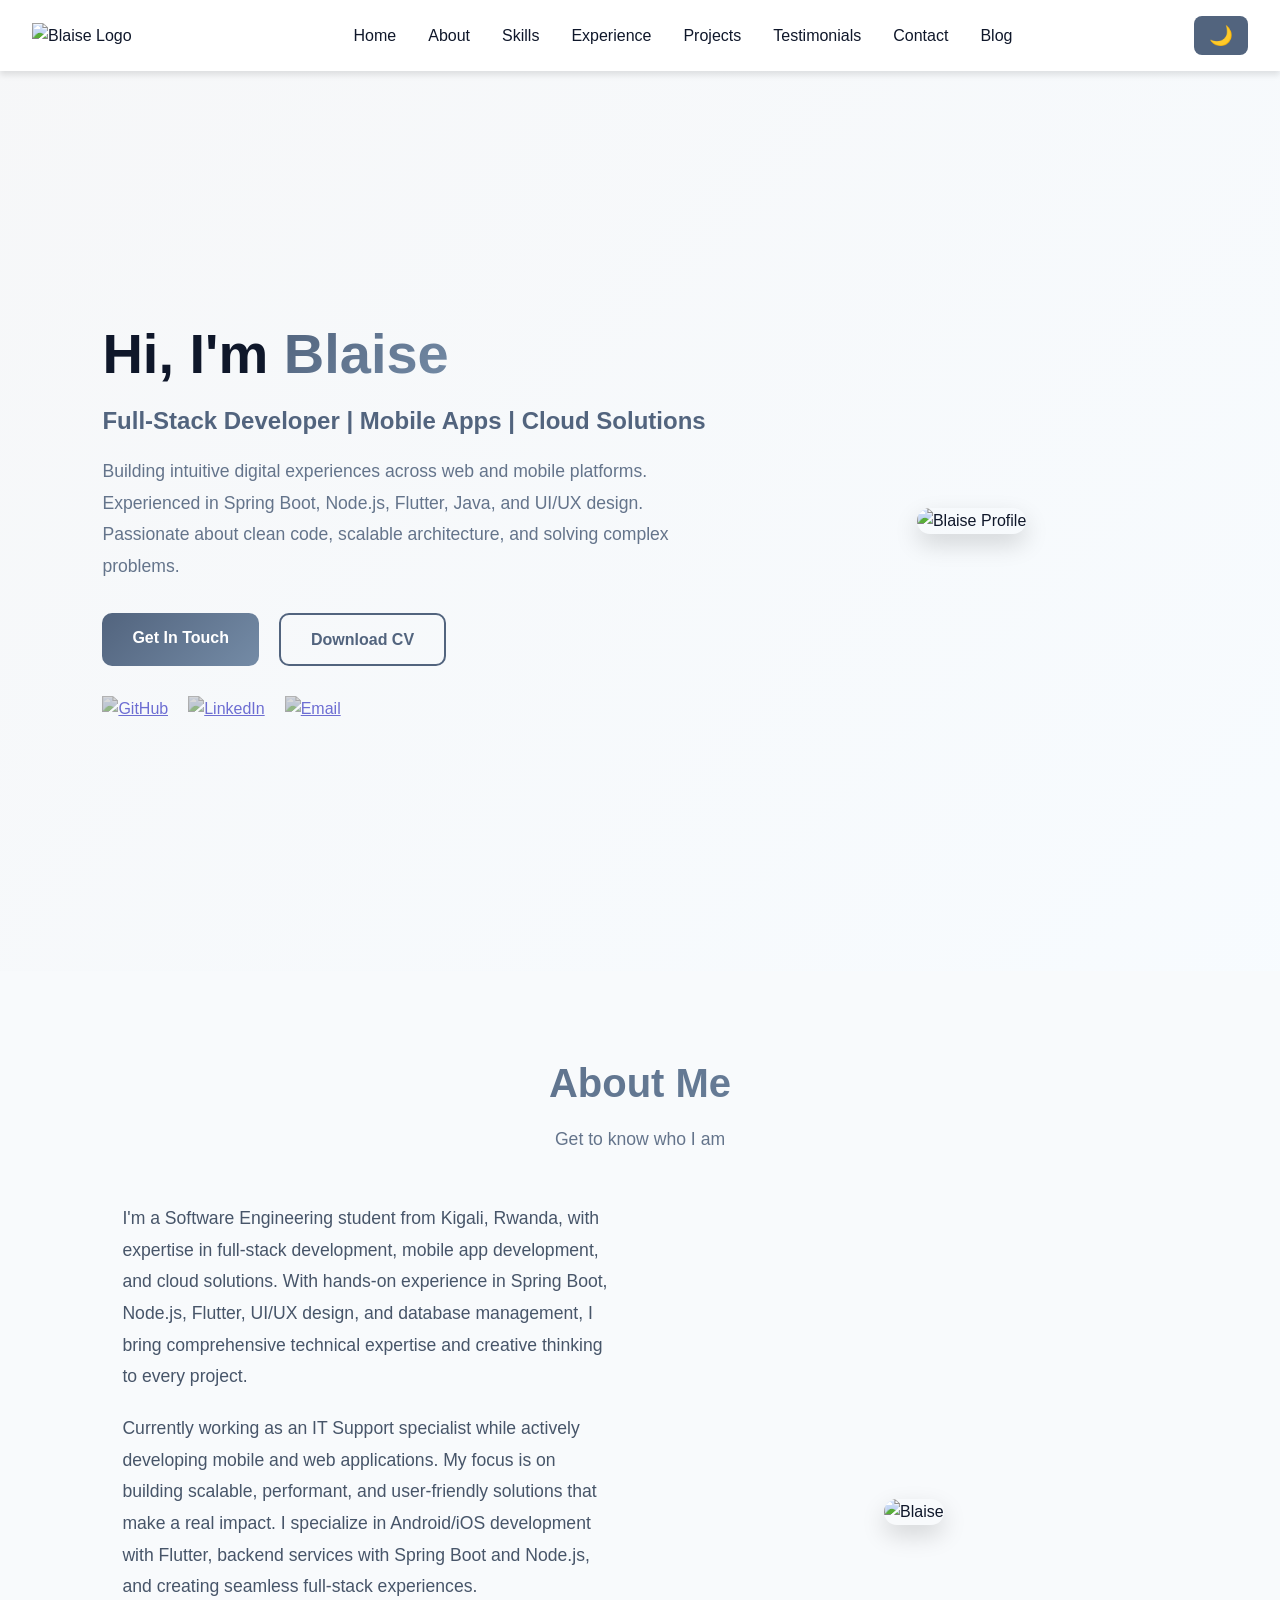
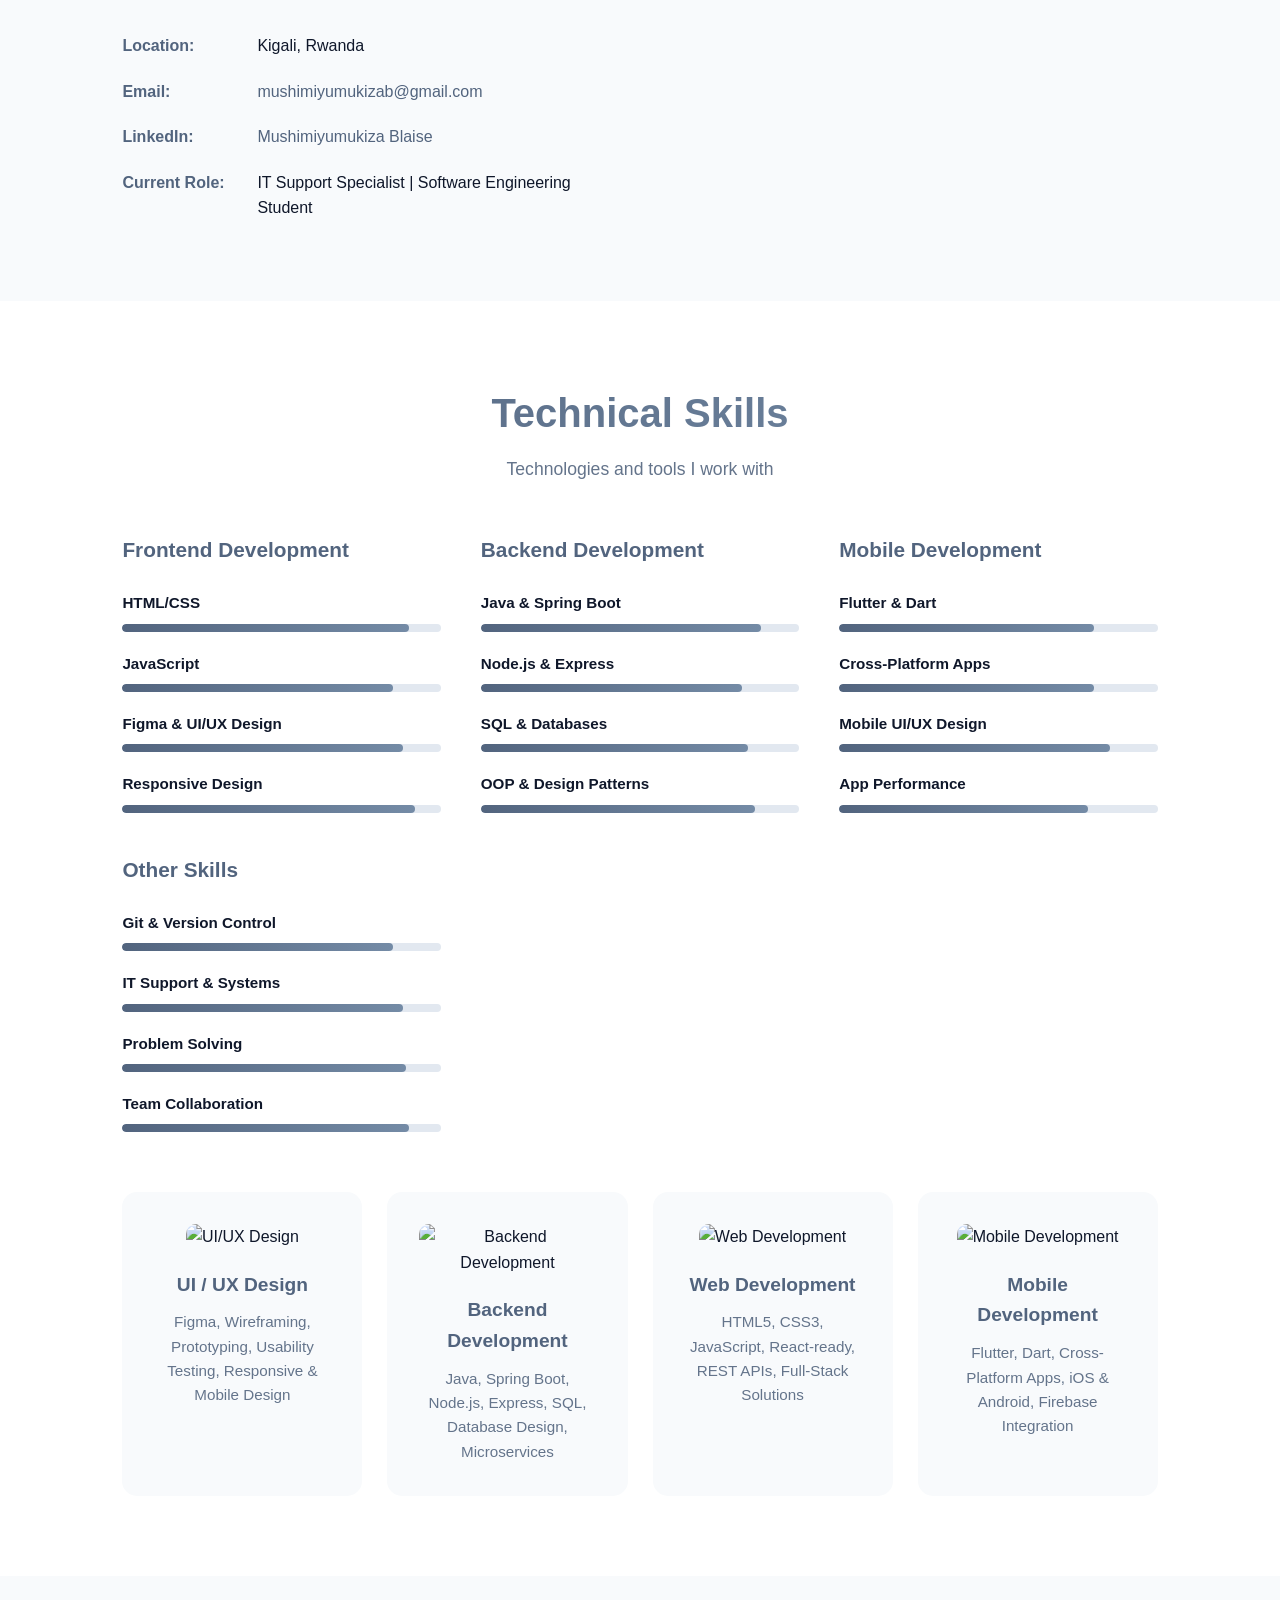
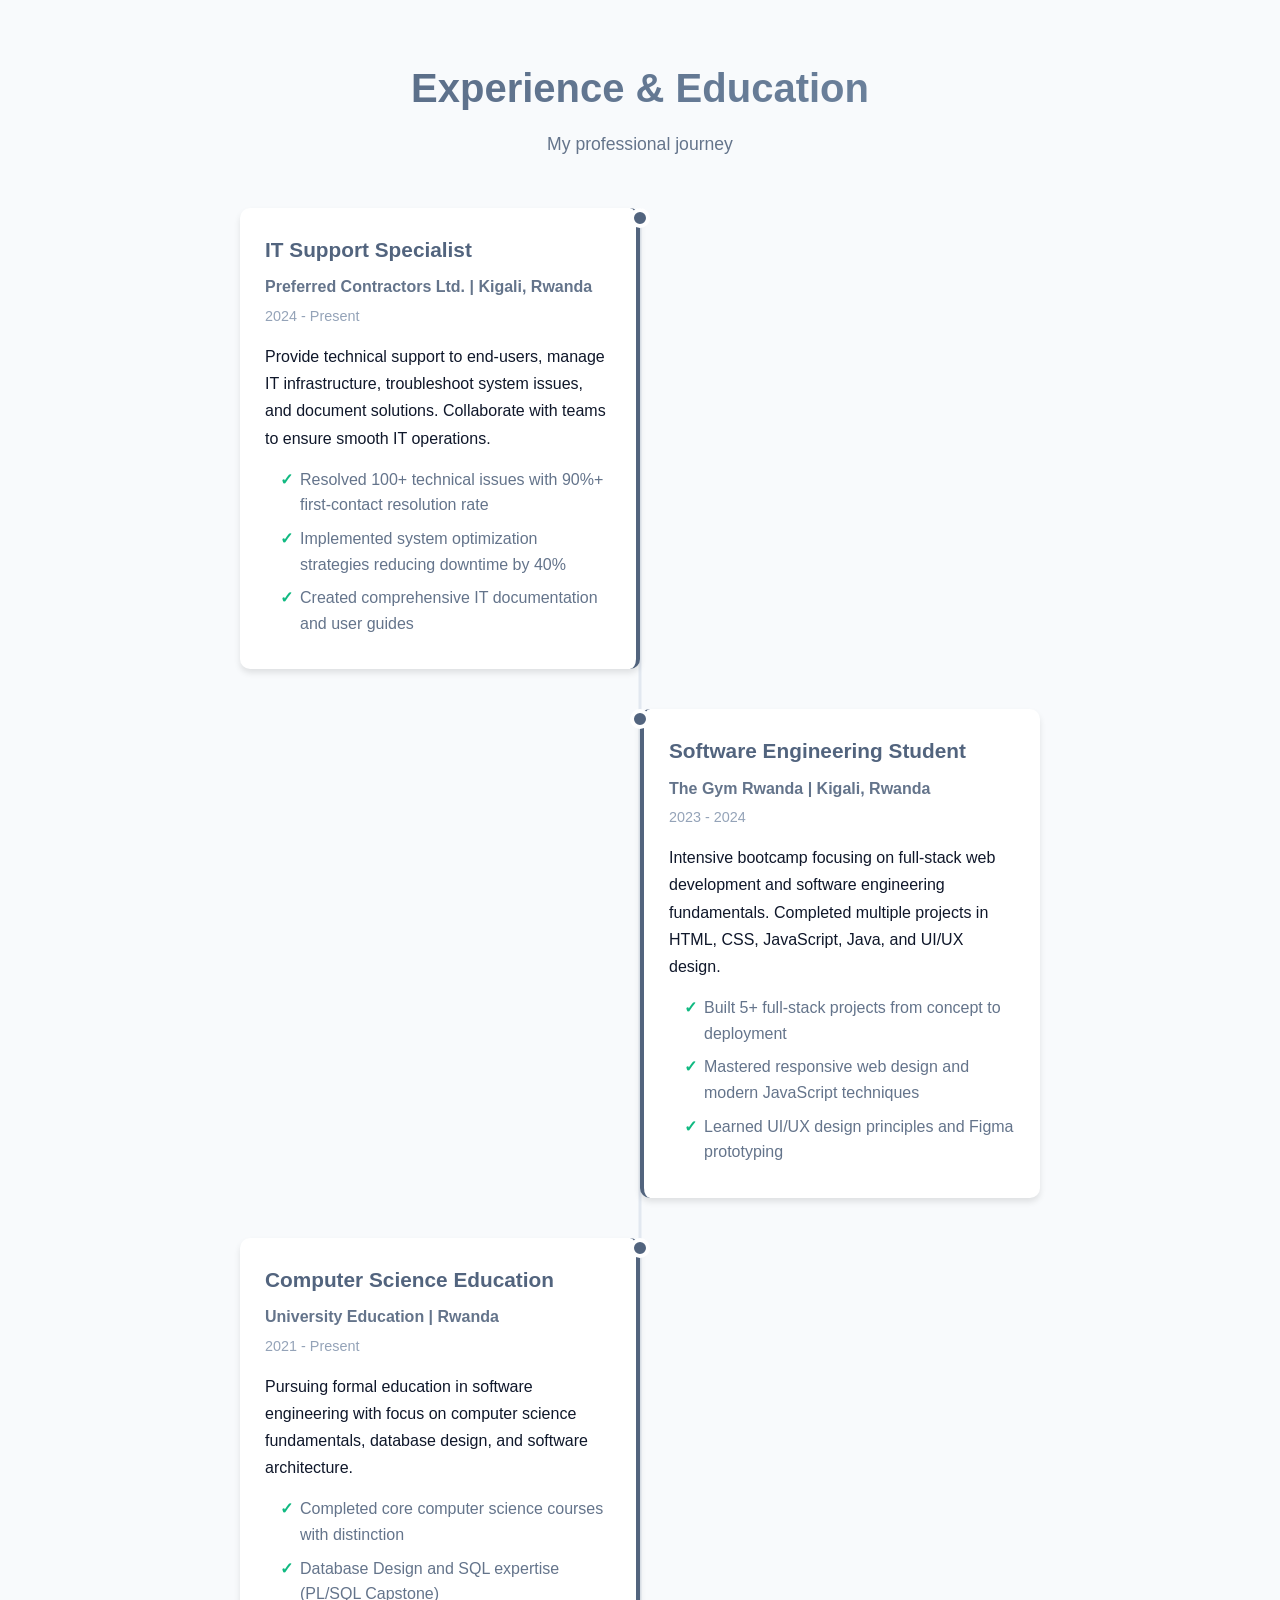
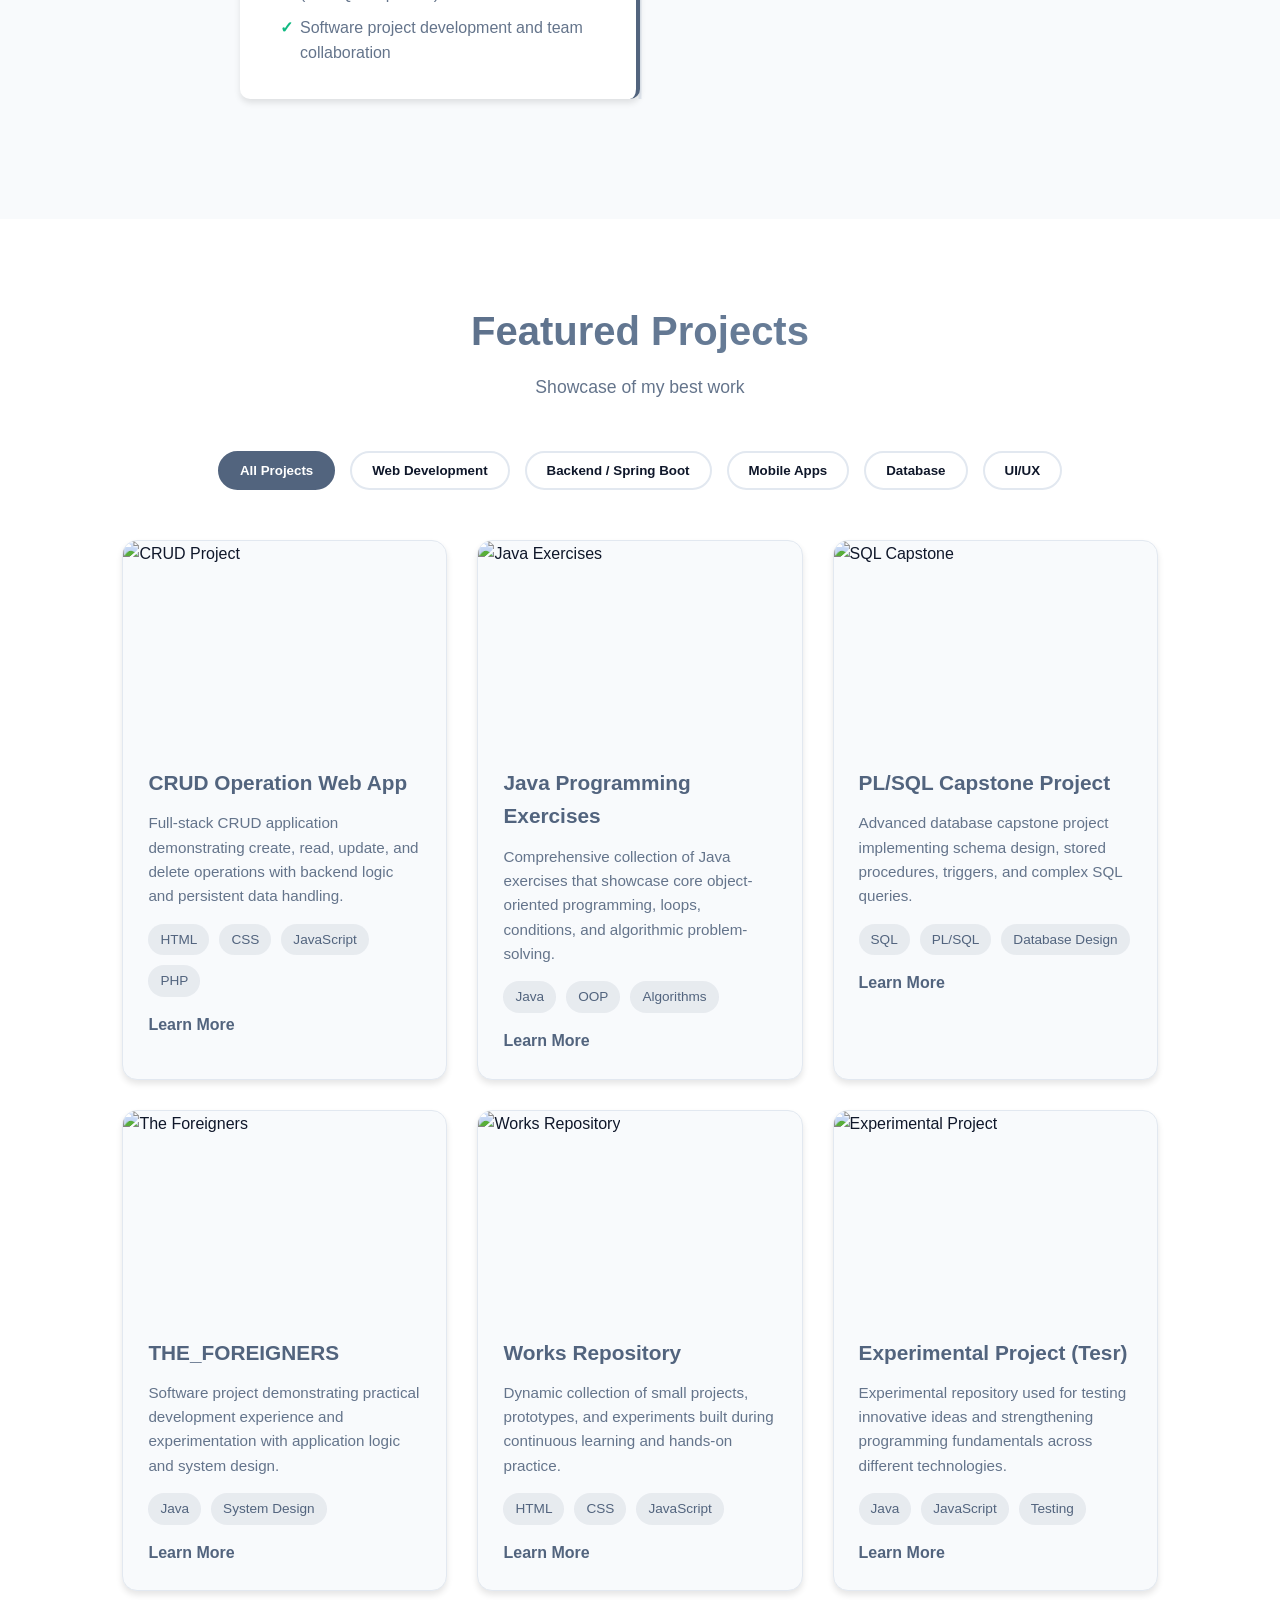
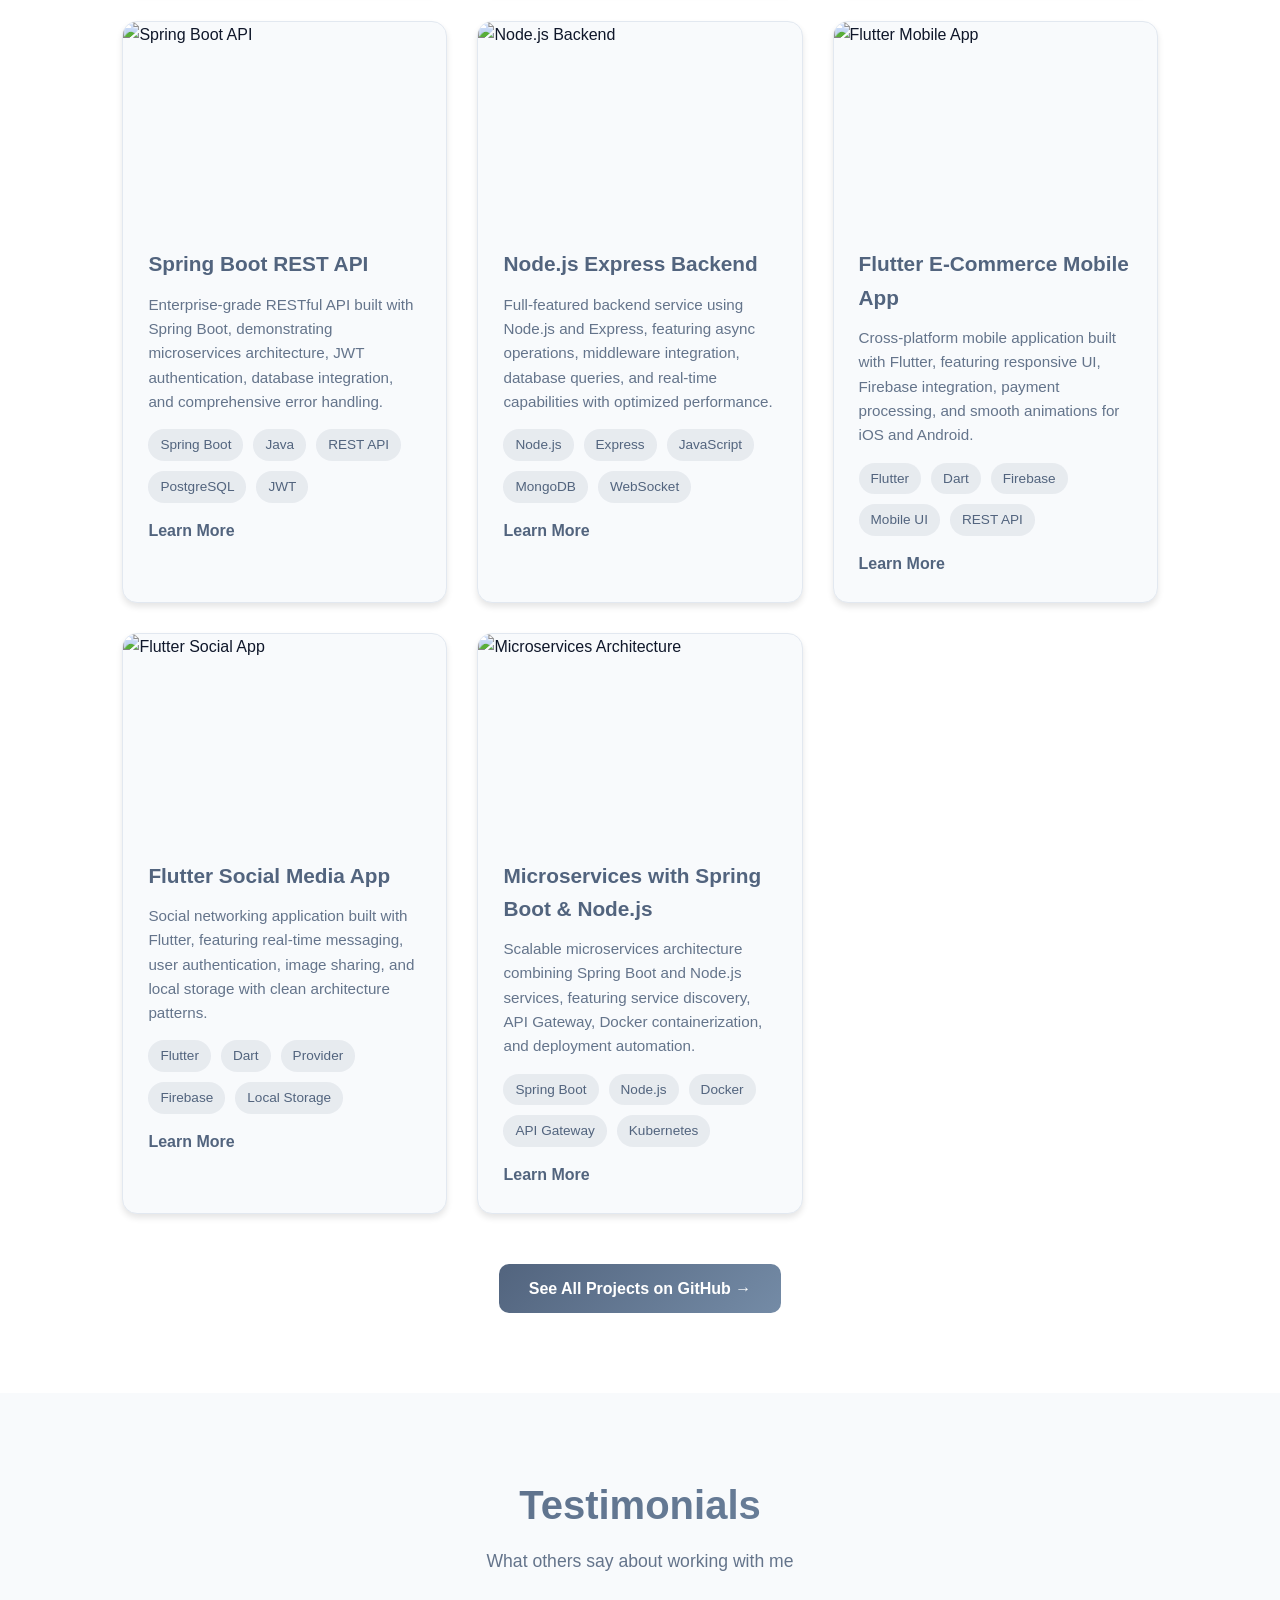
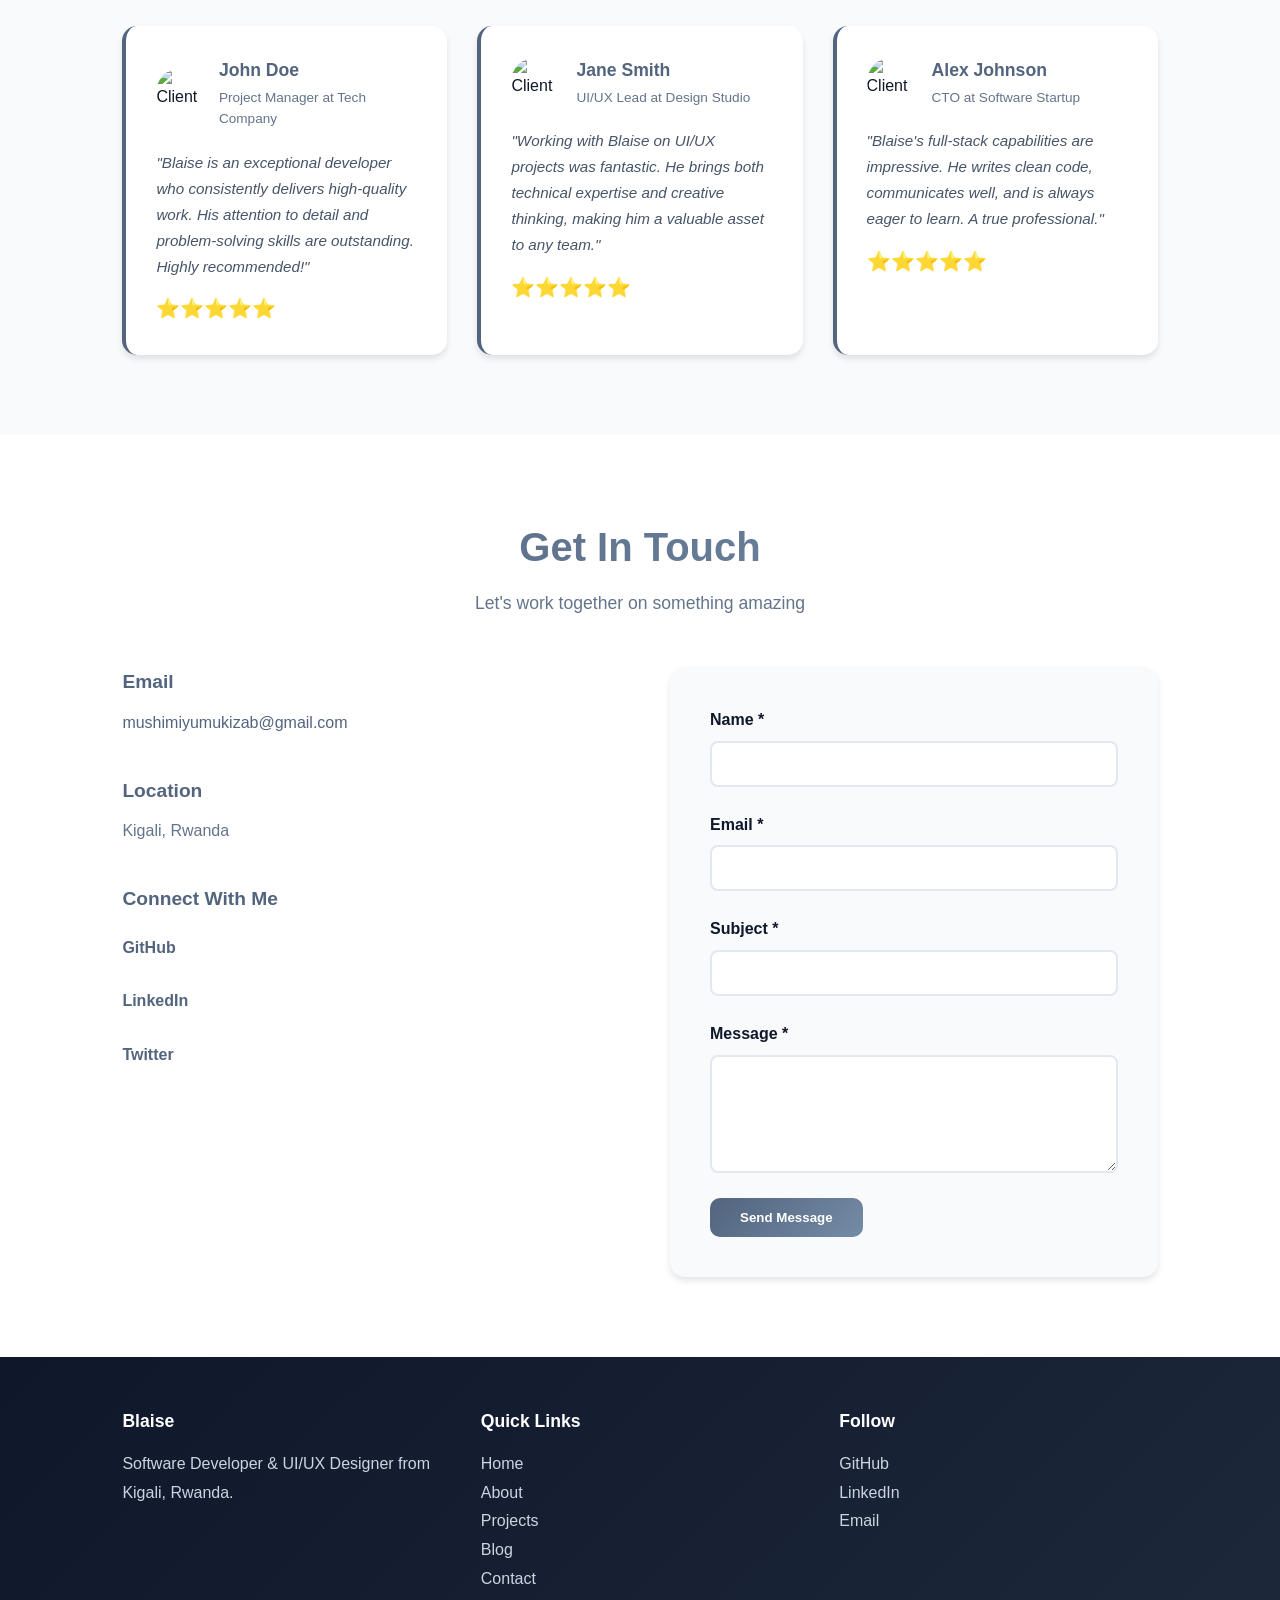
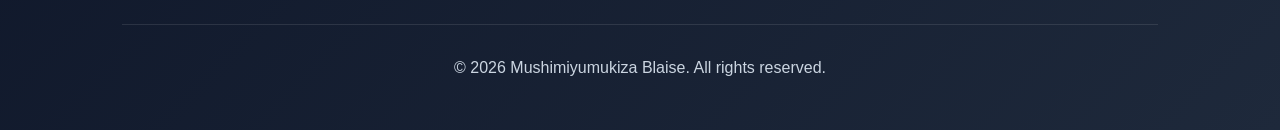
==== commit d2adc6aa: "g" ====
--- a/index.html
+++ b/index.html
@@ -399,7 +399,7 @@
           </div>
         </div>
 
-        <div class="project-card" data-category="java">
+        <div class="project-card" data-category="backend">
           <div class="project-image">
             <img src="./images/backend.png" alt="Java Exercises"/>
             <div class="project-overlay">
@@ -443,7 +443,7 @@
           </div>
         </div>
 
-        <div class="project-card" data-category="java">
+        <div class="project-card" data-category="backend">
           <div class="project-image">
             <img src="./images/react.png" alt="The Foreigners"/>
             <div class="project-overlay">
@@ -486,7 +486,7 @@
           </div>
         </div>
 
-        <div class="project-card" data-category="java">
+        <div class="project-card" data-category="backend">
           <div class="project-image">
             <img src="./images/backend.png" alt="Experimental Project"/>
             <div class="project-overlay">
@@ -505,6 +505,126 @@
               <span class="tech-tag">Testing</span>
             </div>
             <a href="https://github.com/ReponseBlaise/Tesr" target="_blank" class="project-btn">Learn More</a>
+          </div>
+        </div>
+
+        <div class="project-card" data-category="backend">
+          <div class="project-image">
+            <img src="./images/backend.png" alt="Spring Boot API"/>
+            <div class="project-overlay">
+              <a href="https://github.com/ReponseBlaise" target="_blank" class="project-link">View on GitHub</a>
+            </div>
+          </div>
+          <div class="project-info">
+            <h3>Spring Boot REST API</h3>
+            <p class="project-description">
+              Enterprise-grade RESTful API built with Spring Boot, demonstrating microservices architecture, 
+              JWT authentication, database integration, and comprehensive error handling.
+            </p>
+            <div class="project-tech">
+              <span class="tech-tag">Spring Boot</span>
+              <span class="tech-tag">Java</span>
+              <span class="tech-tag">REST API</span>
+              <span class="tech-tag">PostgreSQL</span>
+              <span class="tech-tag">JWT</span>
+            </div>
+            <a href="https://github.com/ReponseBlaise" target="_blank" class="project-btn">Learn More</a>
+          </div>
+        </div>
+
+        <div class="project-card" data-category="backend">
+          <div class="project-image">
+            <img src="./images/backend.png" alt="Node.js Backend"/>
+            <div class="project-overlay">
+              <a href="https://github.com/ReponseBlaise" target="_blank" class="project-link">View on GitHub</a>
+            </div>
+          </div>
+          <div class="project-info">
+            <h3>Node.js Express Backend</h3>
+            <p class="project-description">
+              Full-featured backend service using Node.js and Express, featuring async operations, 
+              middleware integration, database queries, and real-time capabilities with optimized performance.
+            </p>
+            <div class="project-tech">
+              <span class="tech-tag">Node.js</span>
+              <span class="tech-tag">Express</span>
+              <span class="tech-tag">JavaScript</span>
+              <span class="tech-tag">MongoDB</span>
+              <span class="tech-tag">WebSocket</span>
+            </div>
+            <a href="https://github.com/ReponseBlaise" target="_blank" class="project-btn">Learn More</a>
+          </div>
+        </div>
+
+        <div class="project-card" data-category="mobile">
+          <div class="project-image">
+            <img src="./images/intro-to-web.png" alt="Flutter Mobile App"/>
+            <div class="project-overlay">
+              <a href="https://github.com/ReponseBlaise" target="_blank" class="project-link">View on GitHub</a>
+            </div>
+          </div>
+          <div class="project-info">
+            <h3>Flutter E-Commerce Mobile App</h3>
+            <p class="project-description">
+              Cross-platform mobile application built with Flutter, featuring responsive UI, 
+              Firebase integration, payment processing, and smooth animations for iOS and Android.
+            </p>
+            <div class="project-tech">
+              <span class="tech-tag">Flutter</span>
+              <span class="tech-tag">Dart</span>
+              <span class="tech-tag">Firebase</span>
+              <span class="tech-tag">Mobile UI</span>
+              <span class="tech-tag">REST API</span>
+            </div>
+            <a href="https://github.com/ReponseBlaise" target="_blank" class="project-btn">Learn More</a>
+          </div>
+        </div>
+
+        <div class="project-card" data-category="mobile">
+          <div class="project-image">
+            <img src="./images/intro-to-web.png" alt="Flutter Social App"/>
+            <div class="project-overlay">
+              <a href="https://github.com/ReponseBlaise" target="_blank" class="project-link">View on GitHub</a>
+            </div>
+          </div>
+          <div class="project-info">
+            <h3>Flutter Social Media App</h3>
+            <p class="project-description">
+              Social networking application built with Flutter, featuring real-time messaging, 
+              user authentication, image sharing, and local storage with clean architecture patterns.
+            </p>
+            <div class="project-tech">
+              <span class="tech-tag">Flutter</span>
+              <span class="tech-tag">Dart</span>
+              <span class="tech-tag">Provider</span>
+              <span class="tech-tag">Firebase</span>
+              <span class="tech-tag">Local Storage</span>
+            </div>
+            <a href="https://github.com/ReponseBlaise" target="_blank" class="project-btn">Learn More</a>
+          </div>
+        </div>
+
+        <div class="project-card" data-category="backend">
+          <div class="project-image">
+            <img src="./images/backend.png" alt="Microservices Architecture"/>
+            <div class="project-overlay">
+              <a href="https://github.com/ReponseBlaise" target="_blank" class="project-link">View on GitHub</a>
+            </div>
+          </div>
+          <div class="project-info">
+            <h3>Microservices with Spring Boot & Node.js</h3>
+            <p class="project-description">
+              Scalable microservices architecture combining Spring Boot and Node.js services, 
+              featuring service discovery, API Gateway, Docker containerization, and deployment automation.
+            </p>
+            <div class="project-tech">
+              <span class="tech-tag">Spring Boot</span>
+              <span class="tech-tag">Node.js</span>
+              <span class="tech-tag">Docker</span>
+              <span class="tech-tag">API Gateway</span>
+              <span class="tech-tag">Kubernetes</span>
+            </div>
+            <a href="https://github.com/ReponseBlaise" target="_blank" class="project-btn">Learn More</a>
           </div>
         </div>
       </div>
@@ -602,7 +722,7 @@
             <h4>Connect With Me</h4>
             <div class="social-links-large">
               <a href="https://github.com/ReponseBlaise" target="_blank">GitHub</a>
-              <a href="https://linkedin.com/in/blaise-mushimiyumukiza" target="_blank">LinkedIn</a>
+              <a href="https://www.linkedin.com/in/mushimiyumukiza-blaise-943b163b0" target="_blank">LinkedIn</a>
               <a href="https://twitter.com" target="_blank">Twitter</a>
             </div>
           </div>
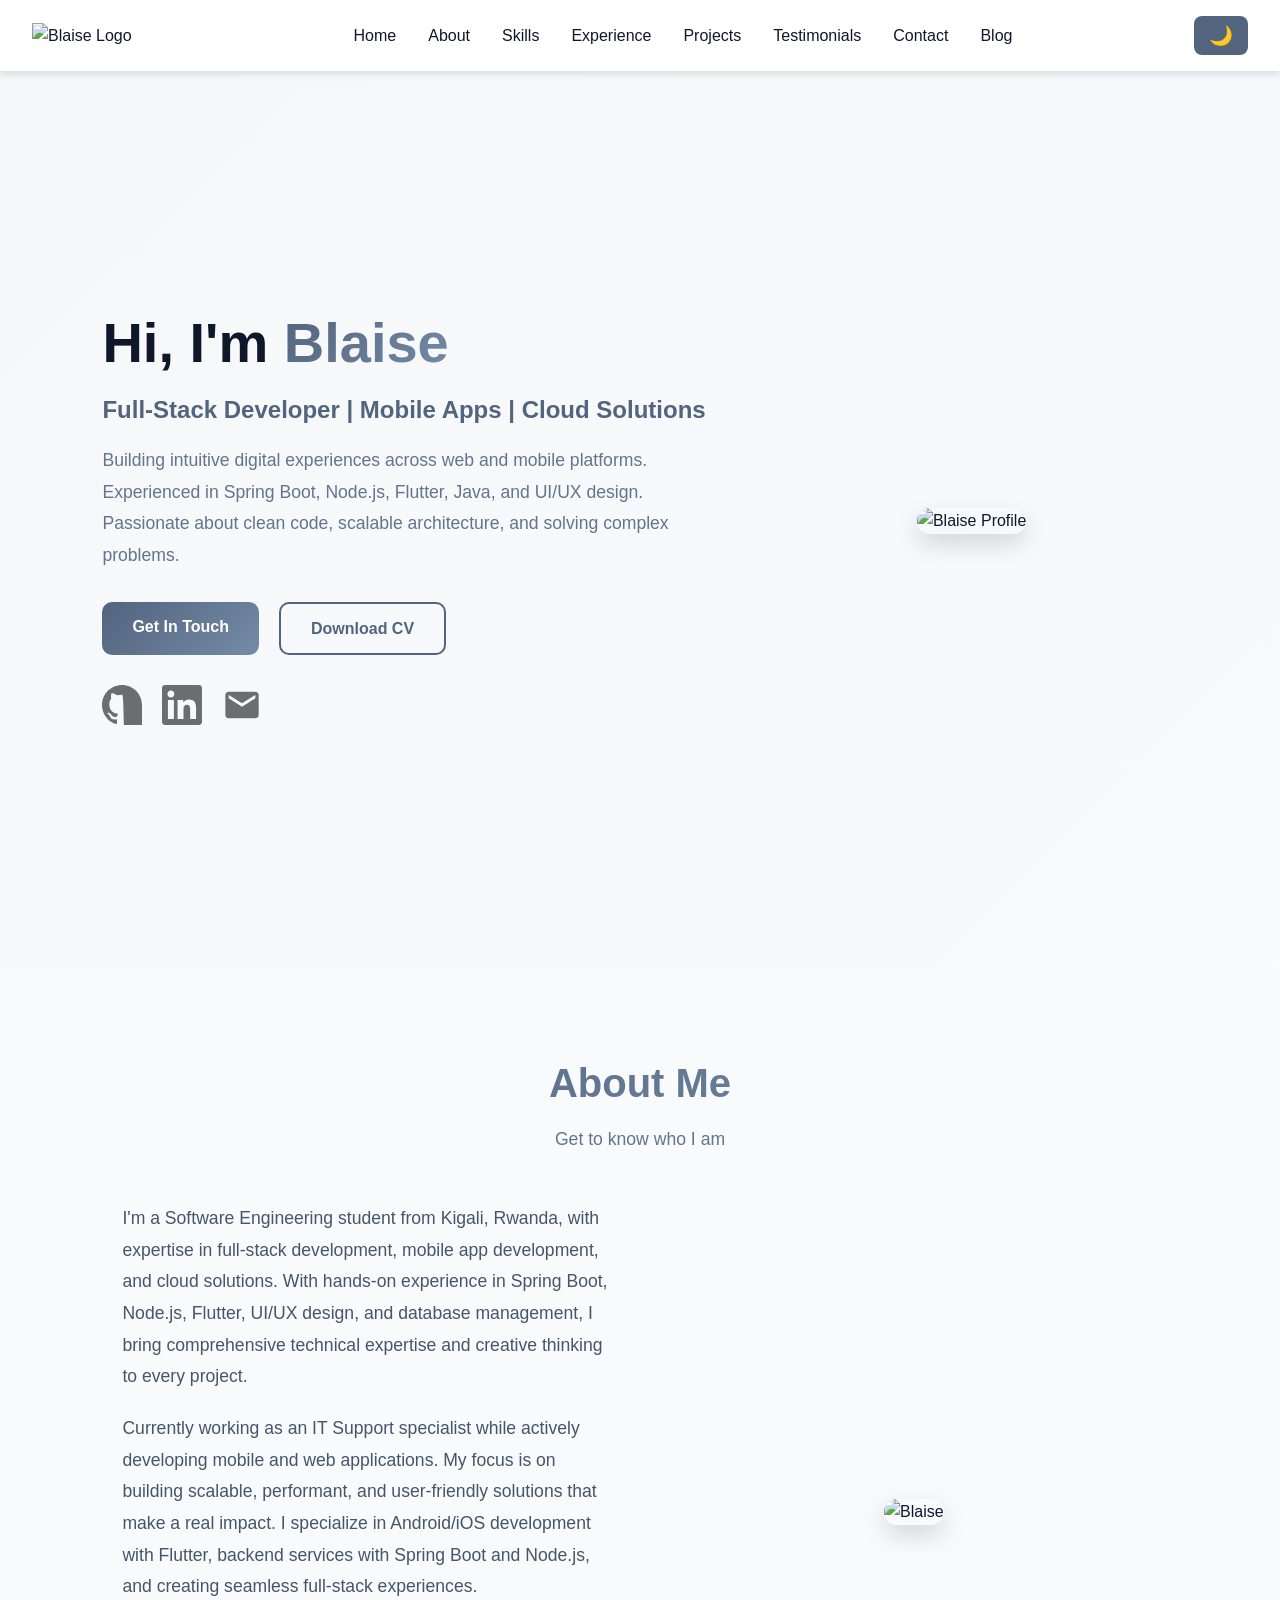
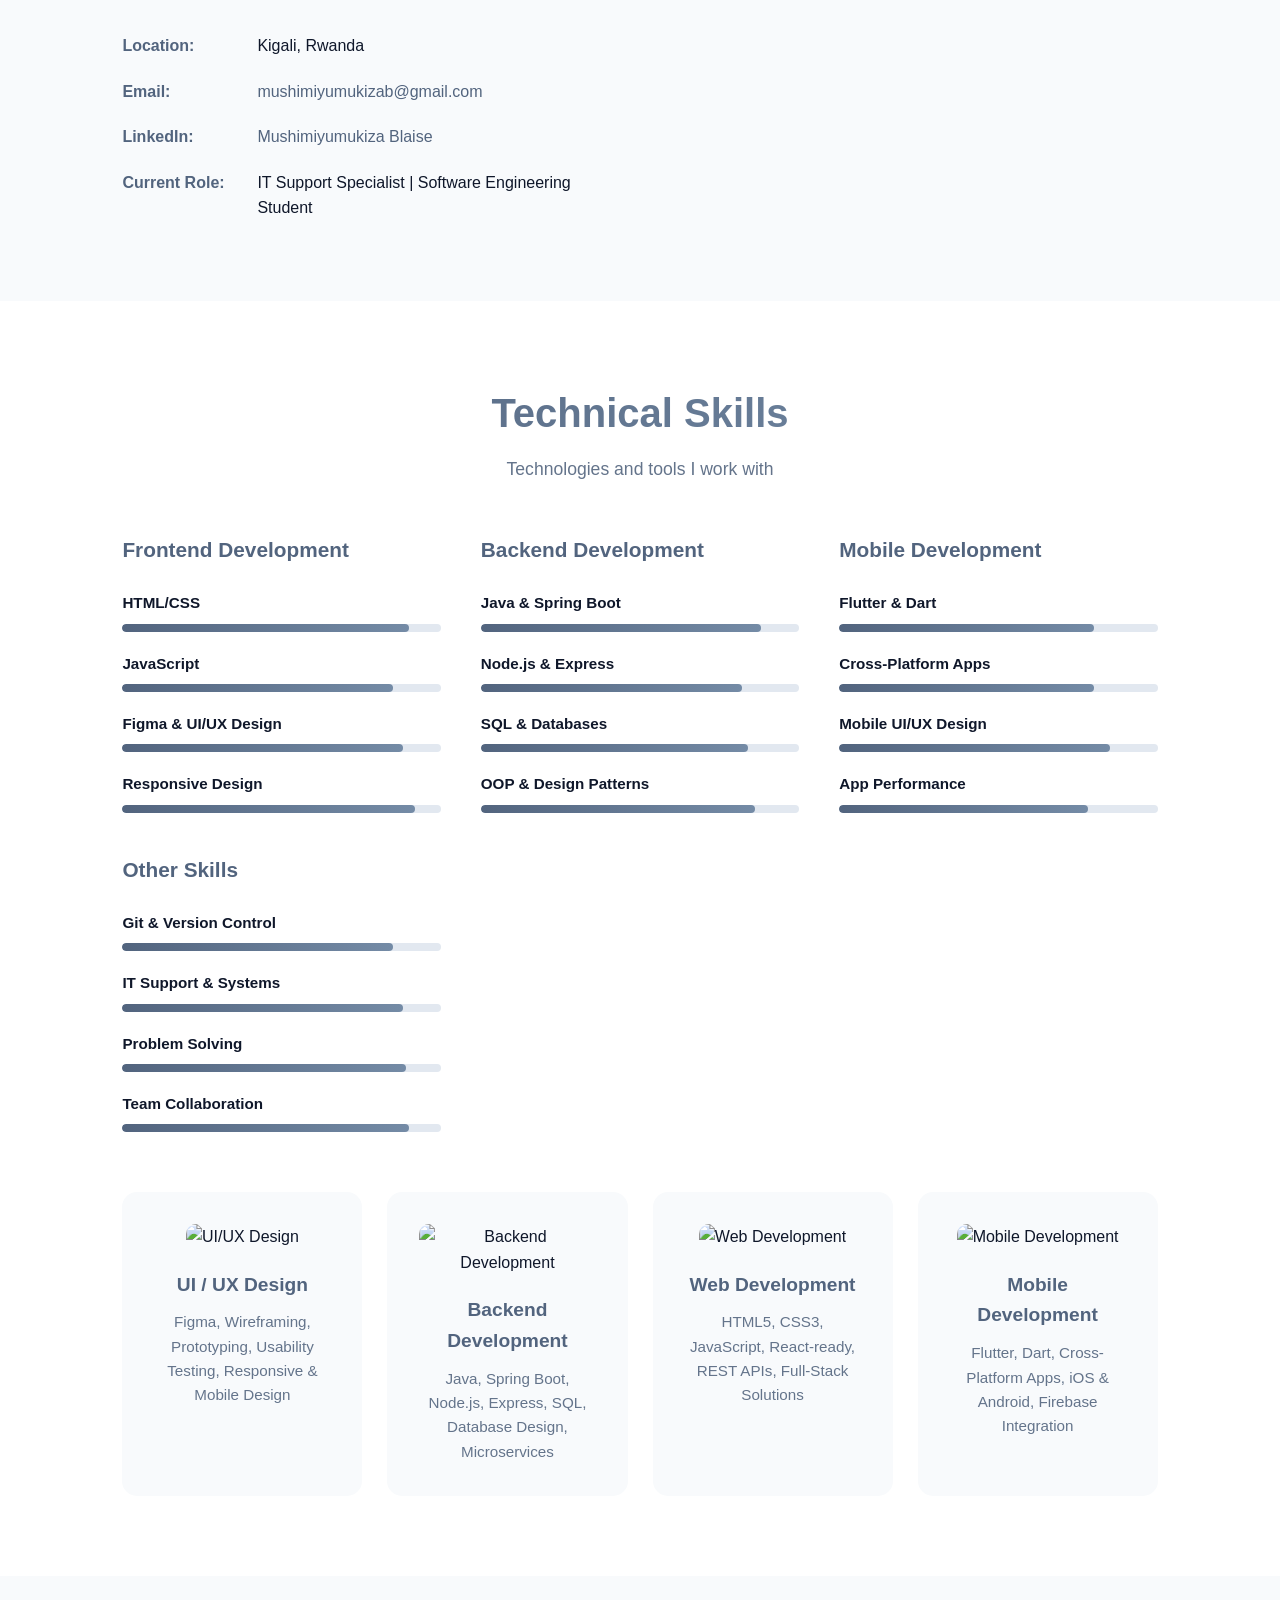
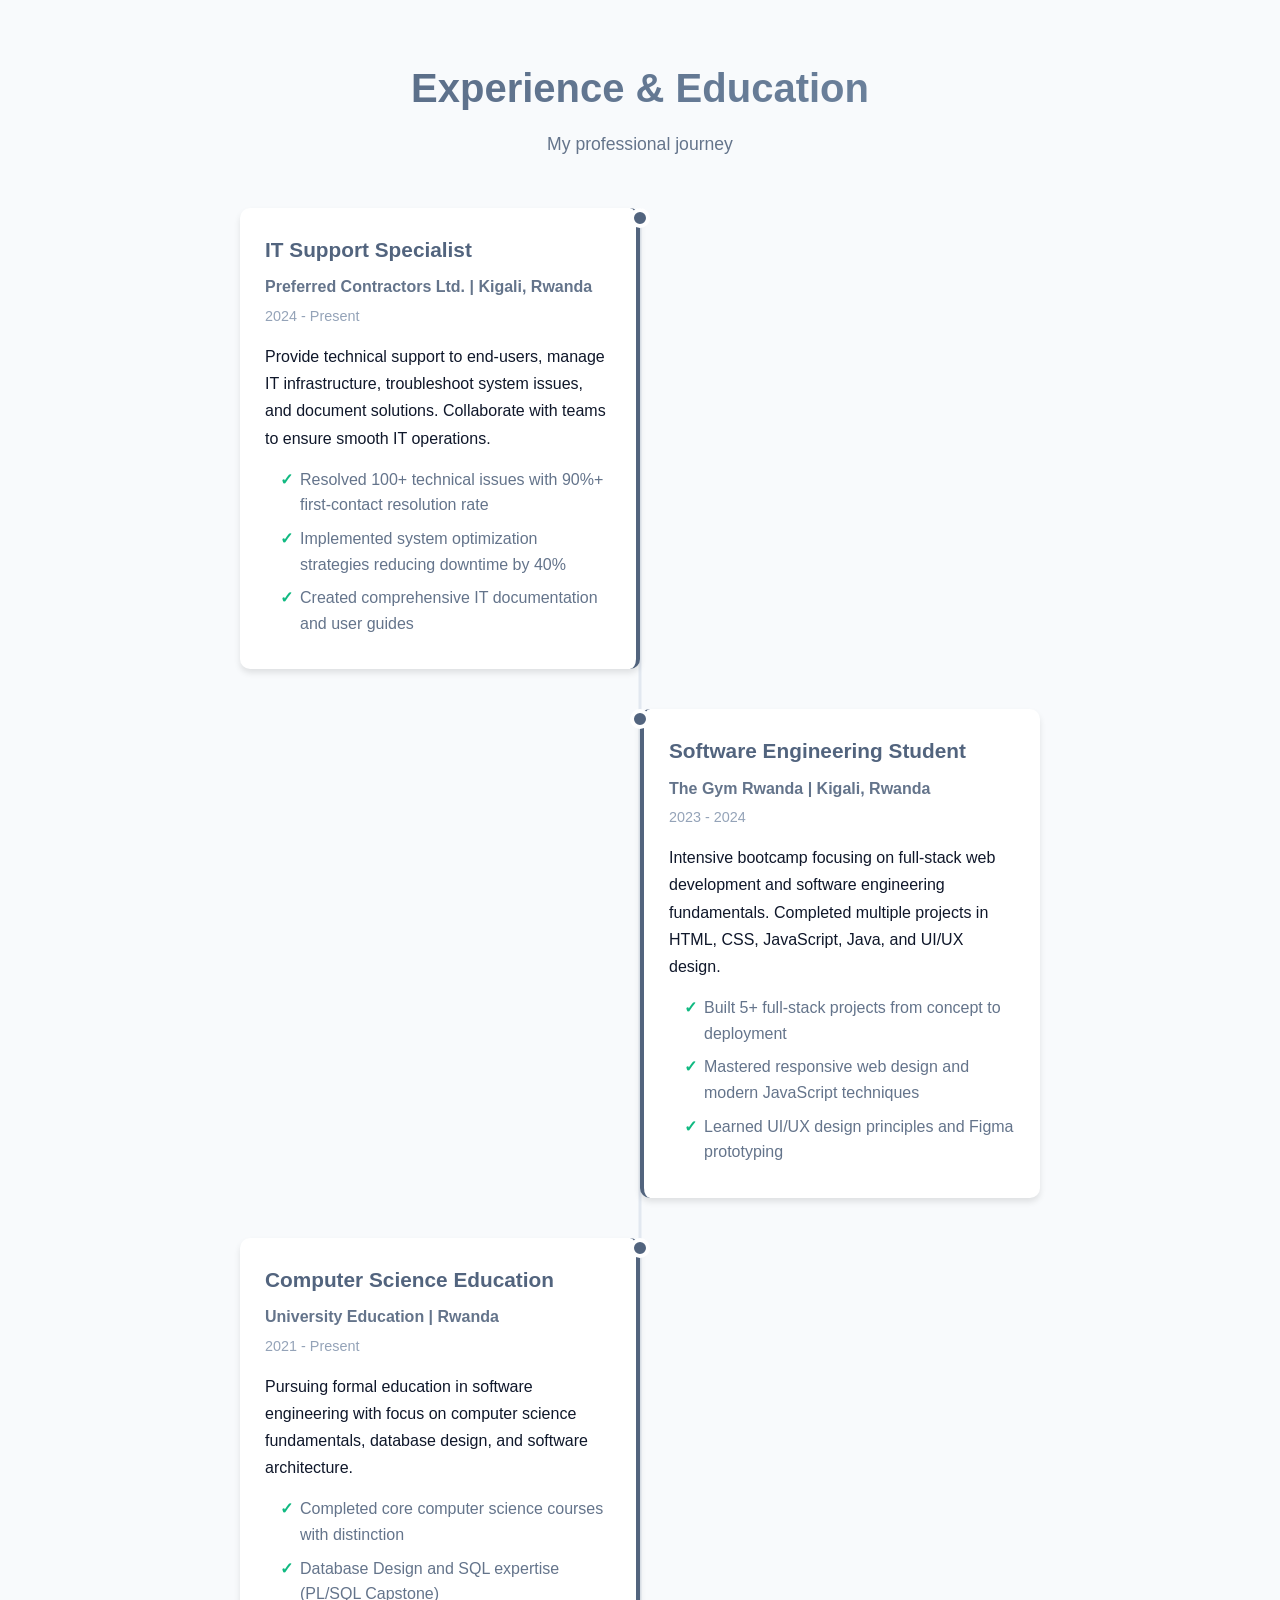
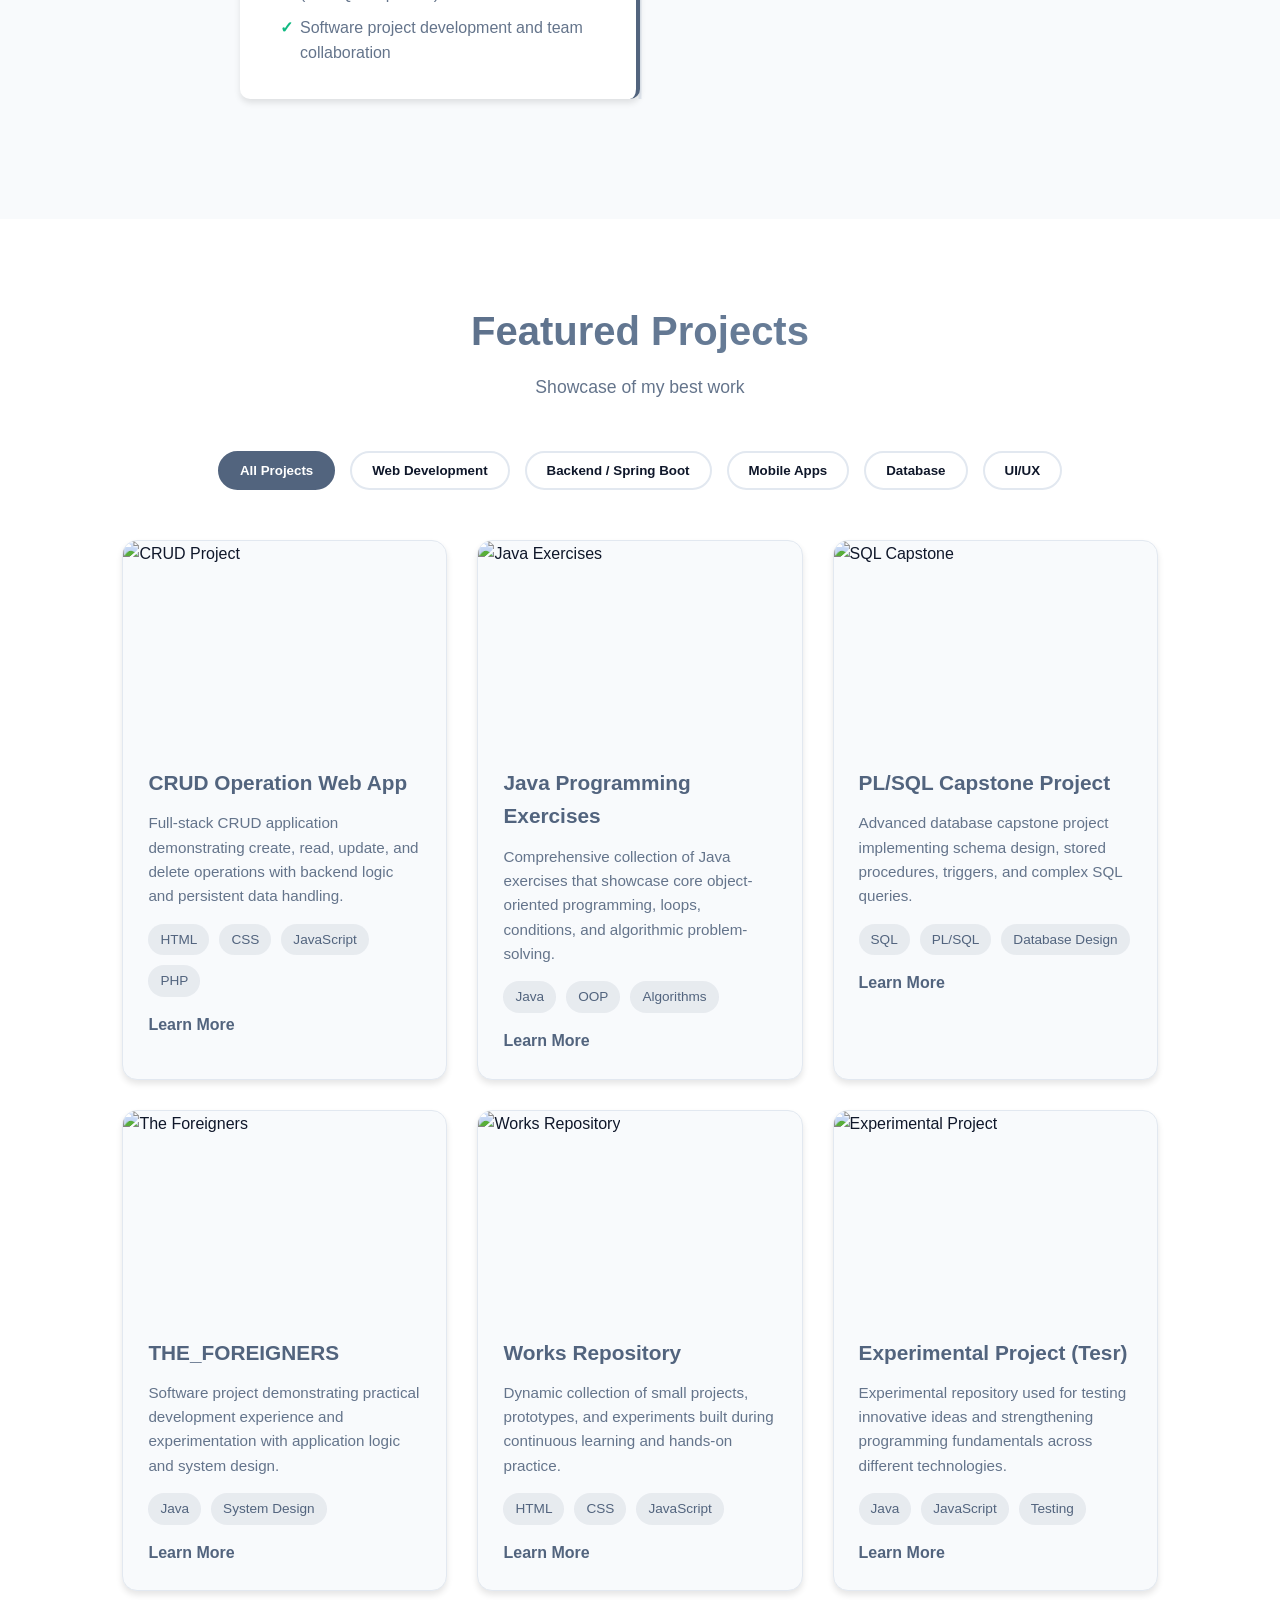
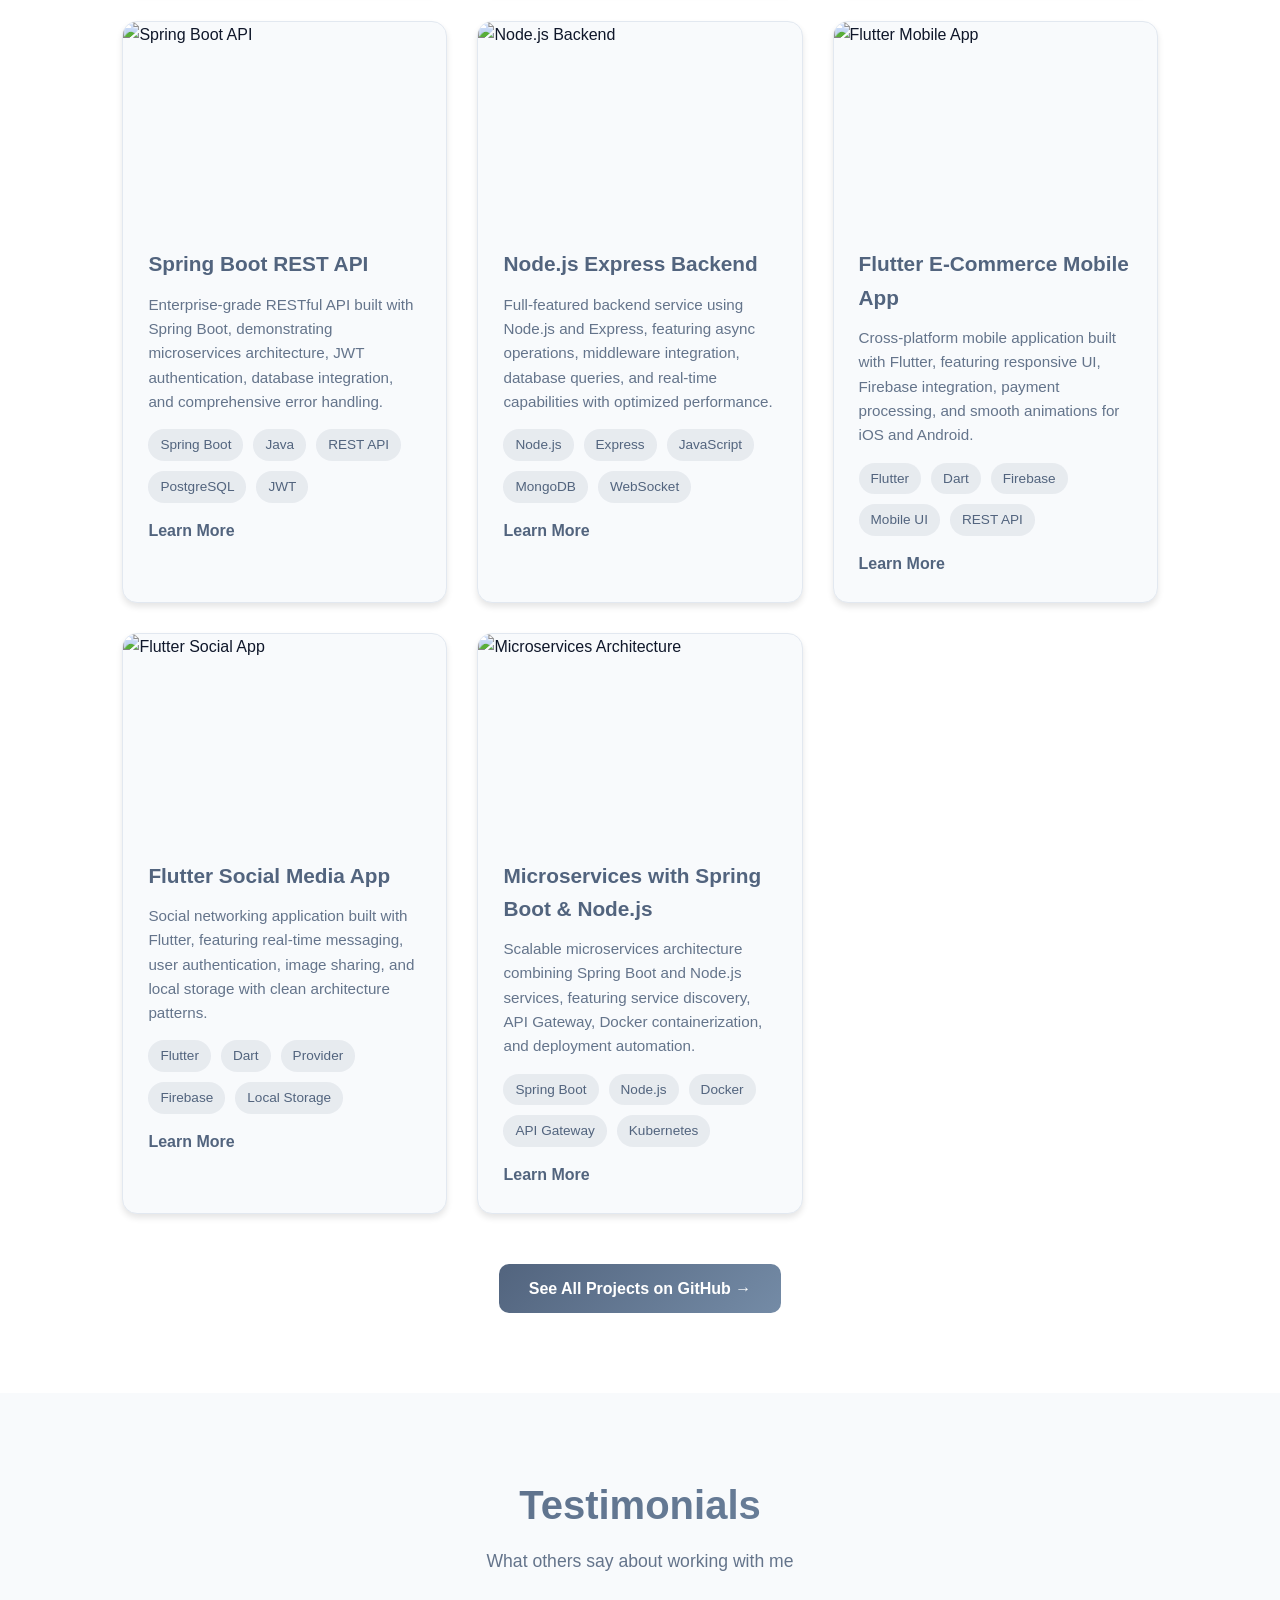
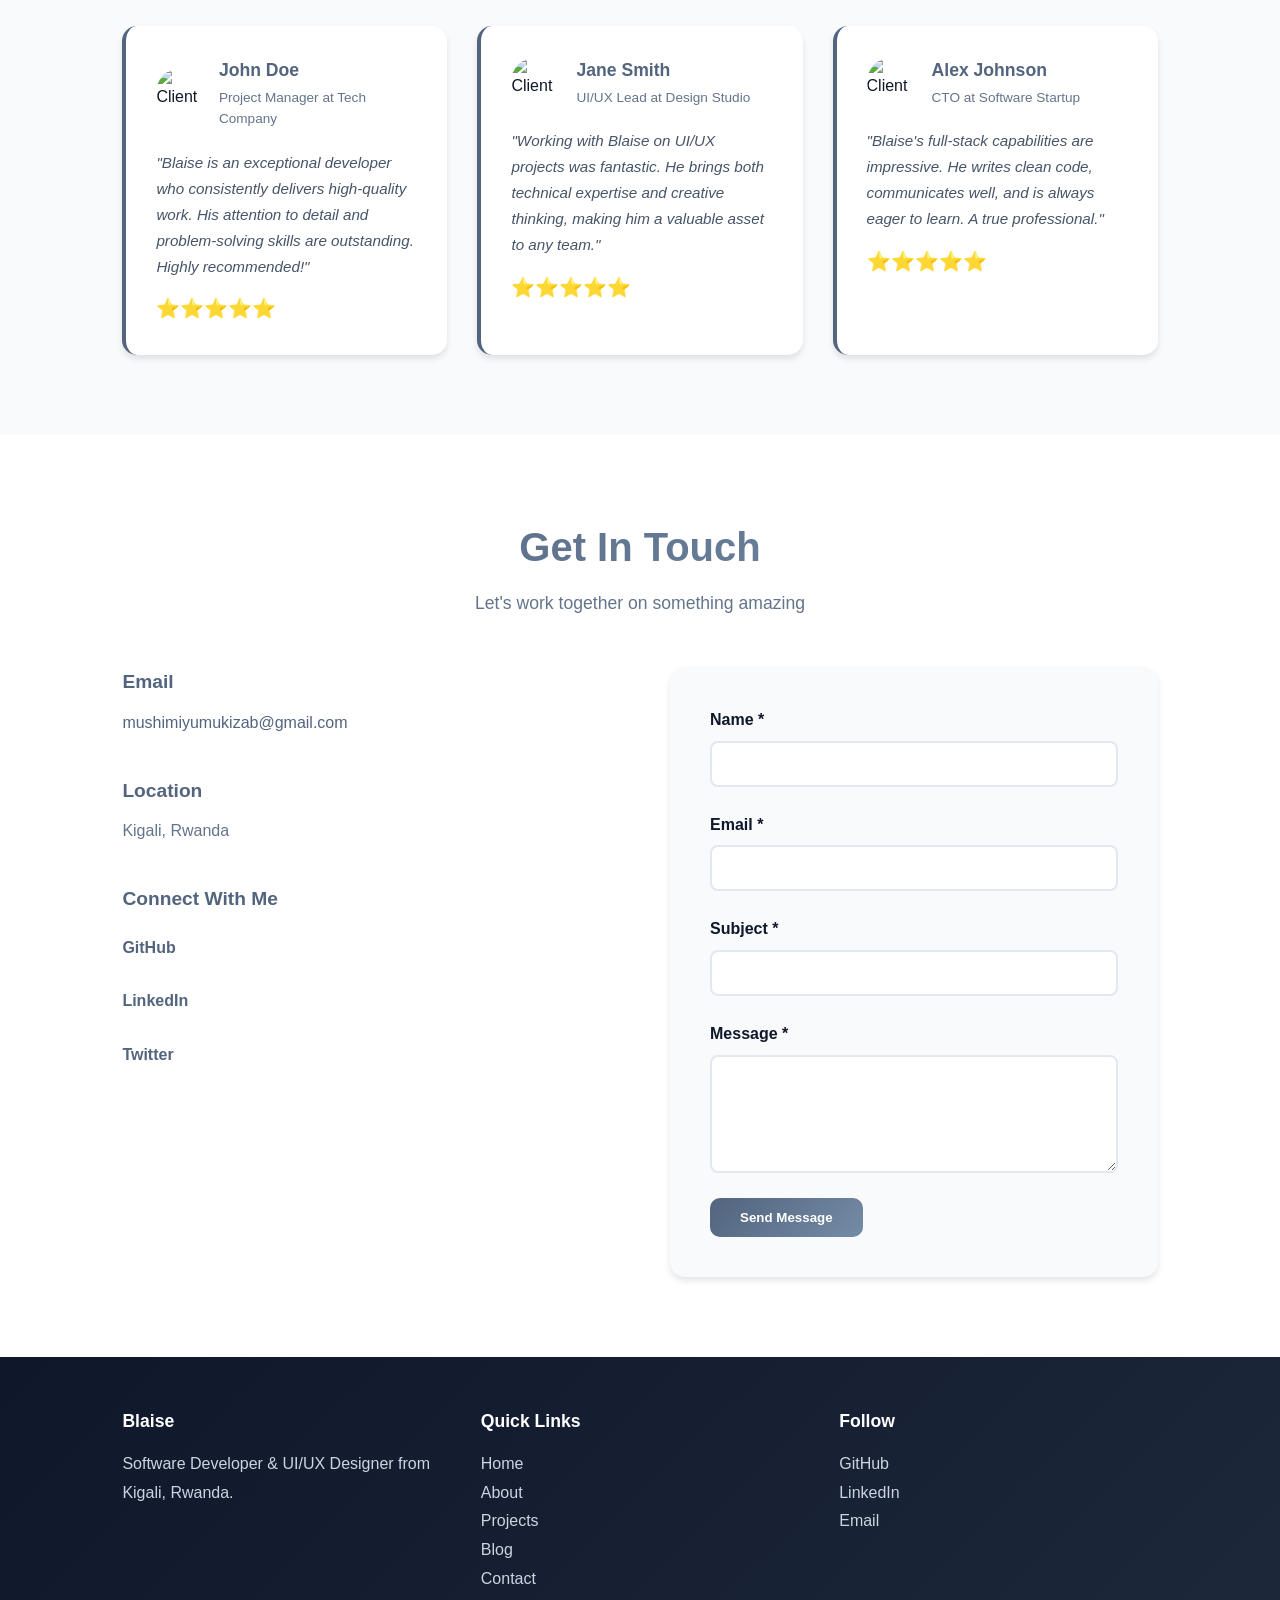
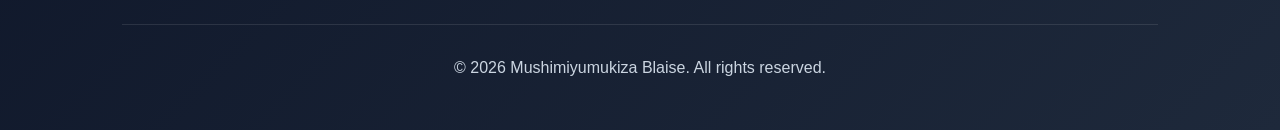
==== commit e9ac3f0d: "image" ====
--- a/index.html
+++ b/index.html
@@ -77,7 +77,7 @@
     </div>
 
     <div class="hero-image">
-      <img src="./images/hero.png" alt="Blaise Profile" class="hero-img"/>
+      <img src="./images/portifolio.jpg" alt="Blaise Profile" class="hero-img"/>
     </div>
   </section>
 
@@ -126,7 +126,7 @@
         </div>
 
         <div class="about-image">
-          <img src="./images/hero.png" alt="Blaise" class="profile-img"/>
+          <img src="./images/profile.jpg" alt="Blaise" class="profile-img"/>
         </div>
       </div>
     </div>
@@ -648,7 +648,7 @@
       <div class="testimonials-grid">
         <div class="testimonial-card">
           <div class="testimonial-header">
-            <img src="./images/hero.png" alt="Client"/>
+            <img src="./images/profile.jpg" alt="Client"/>
             <div>
               <h4>John Doe</h4>
               <p>Project Manager at Tech Company</p>
@@ -665,7 +665,7 @@
 
         <div class="testimonial-card">
           <div class="testimonial-header">
-            <img src="./images/hero.png" alt="Client"/>
+            <img src="./images/profile.jpg" alt="Client"/>
             <div>
               <h4>Jane Smith</h4>
               <p>UI/UX Lead at Design Studio</p>
@@ -682,7 +682,7 @@
 
         <div class="testimonial-card">
           <div class="testimonial-header">
-            <img src="./images/hero.png" alt="Client"/>
+            <img src="./images/profile.jpg" alt="Client"/>
             <div>
               <h4>Alex Johnson</h4>
               <p>CTO at Software Startup</p>
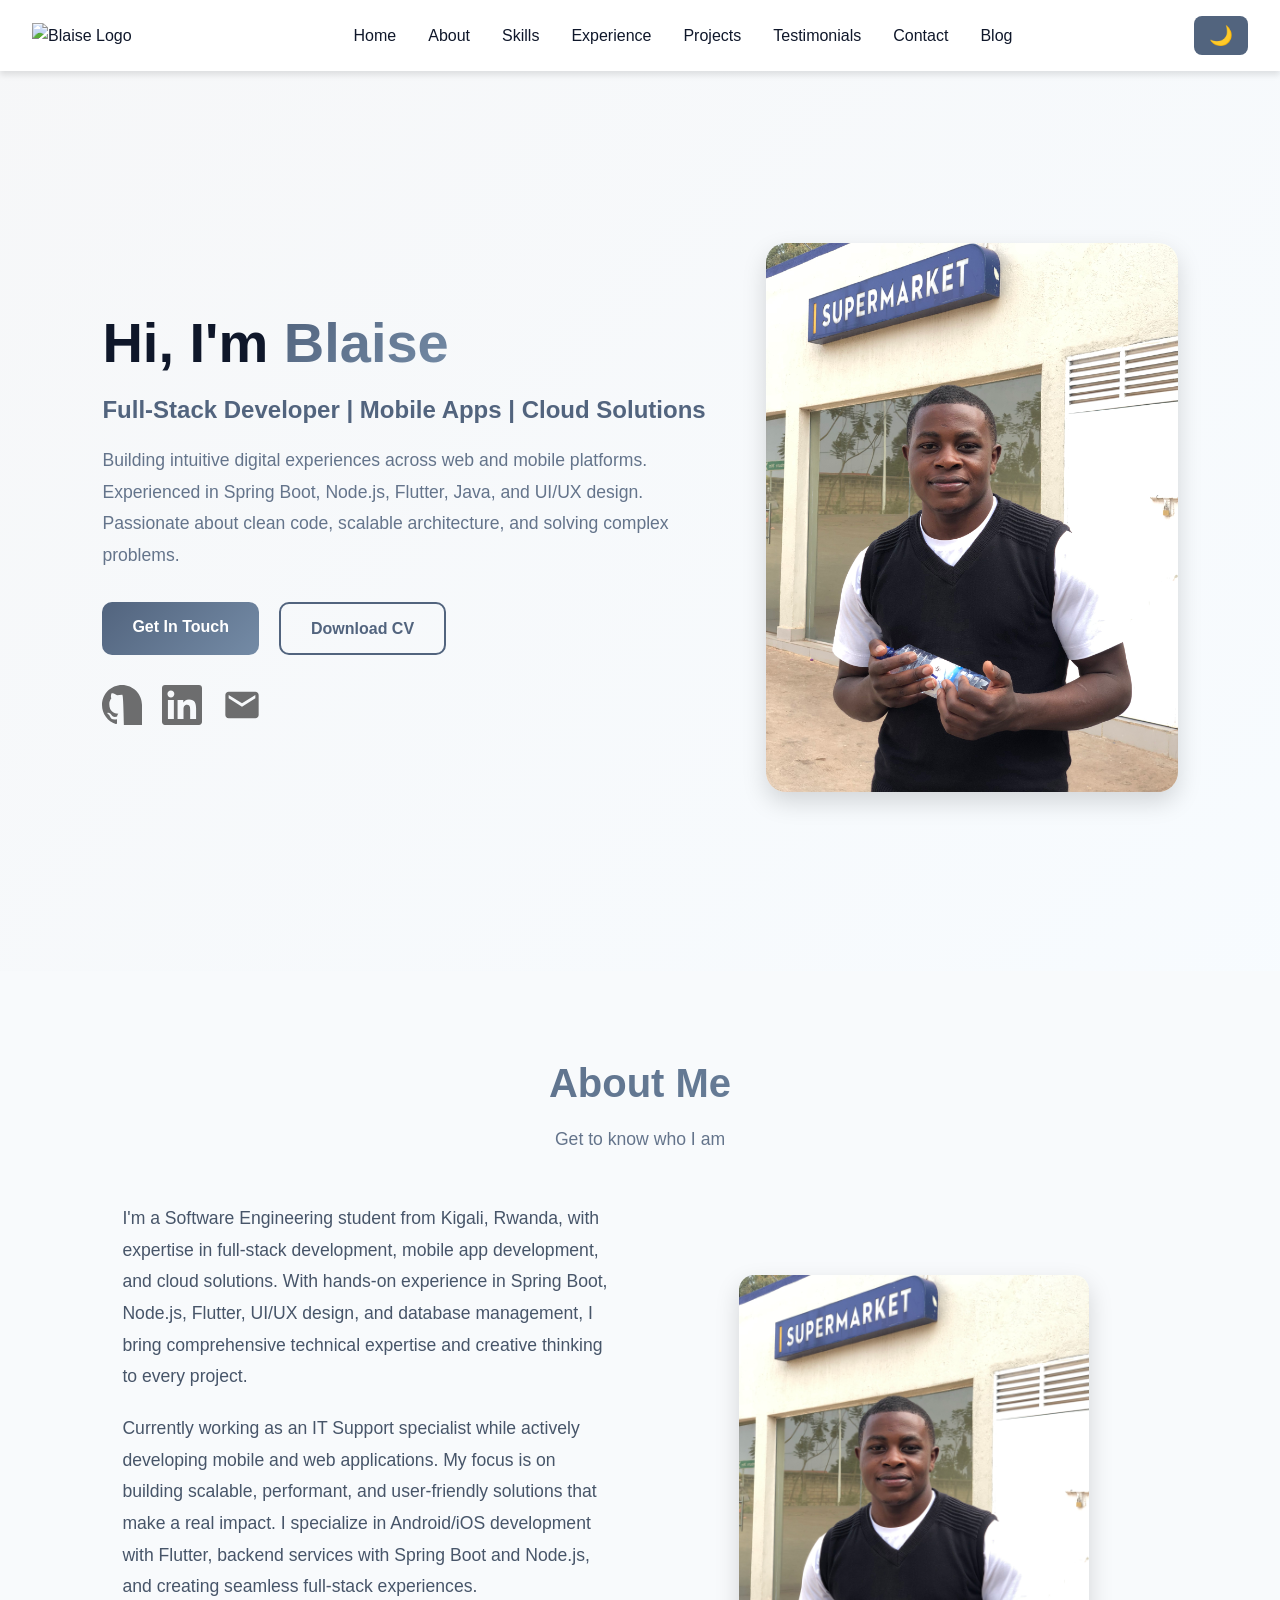
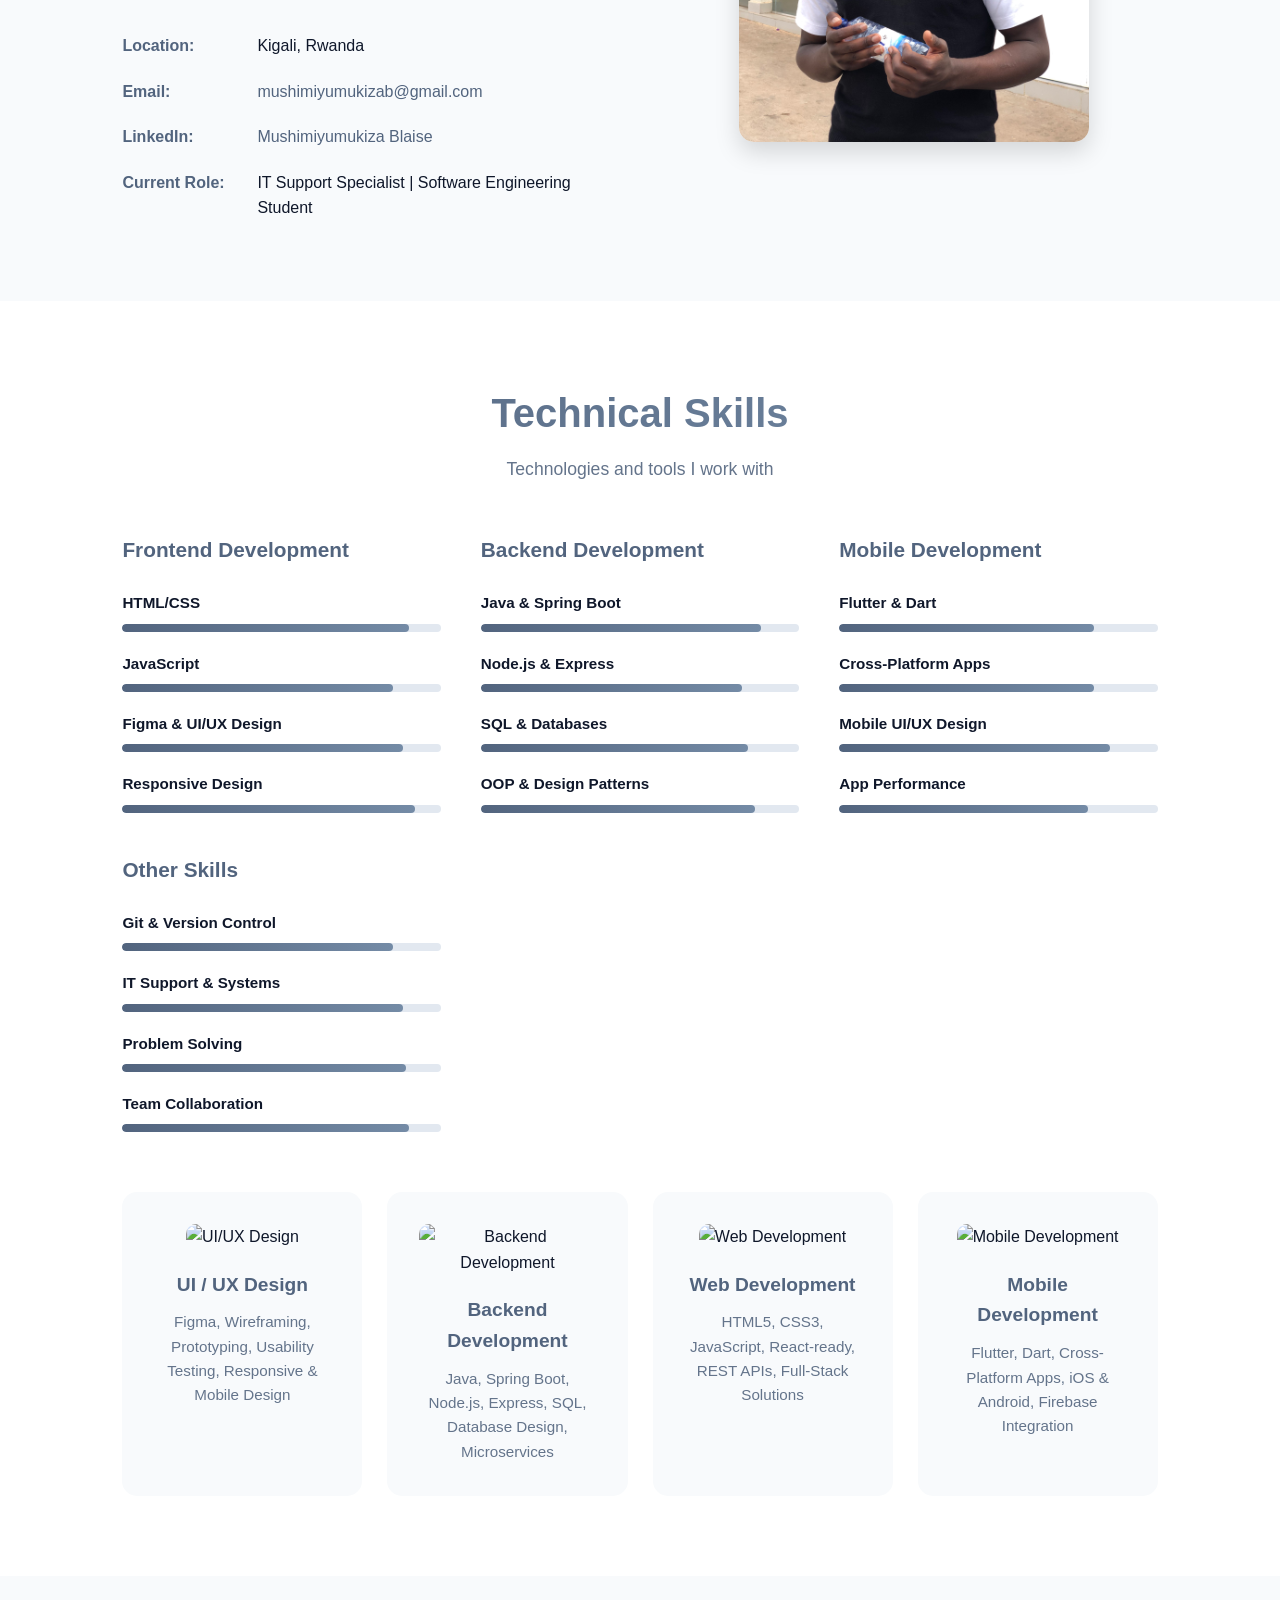
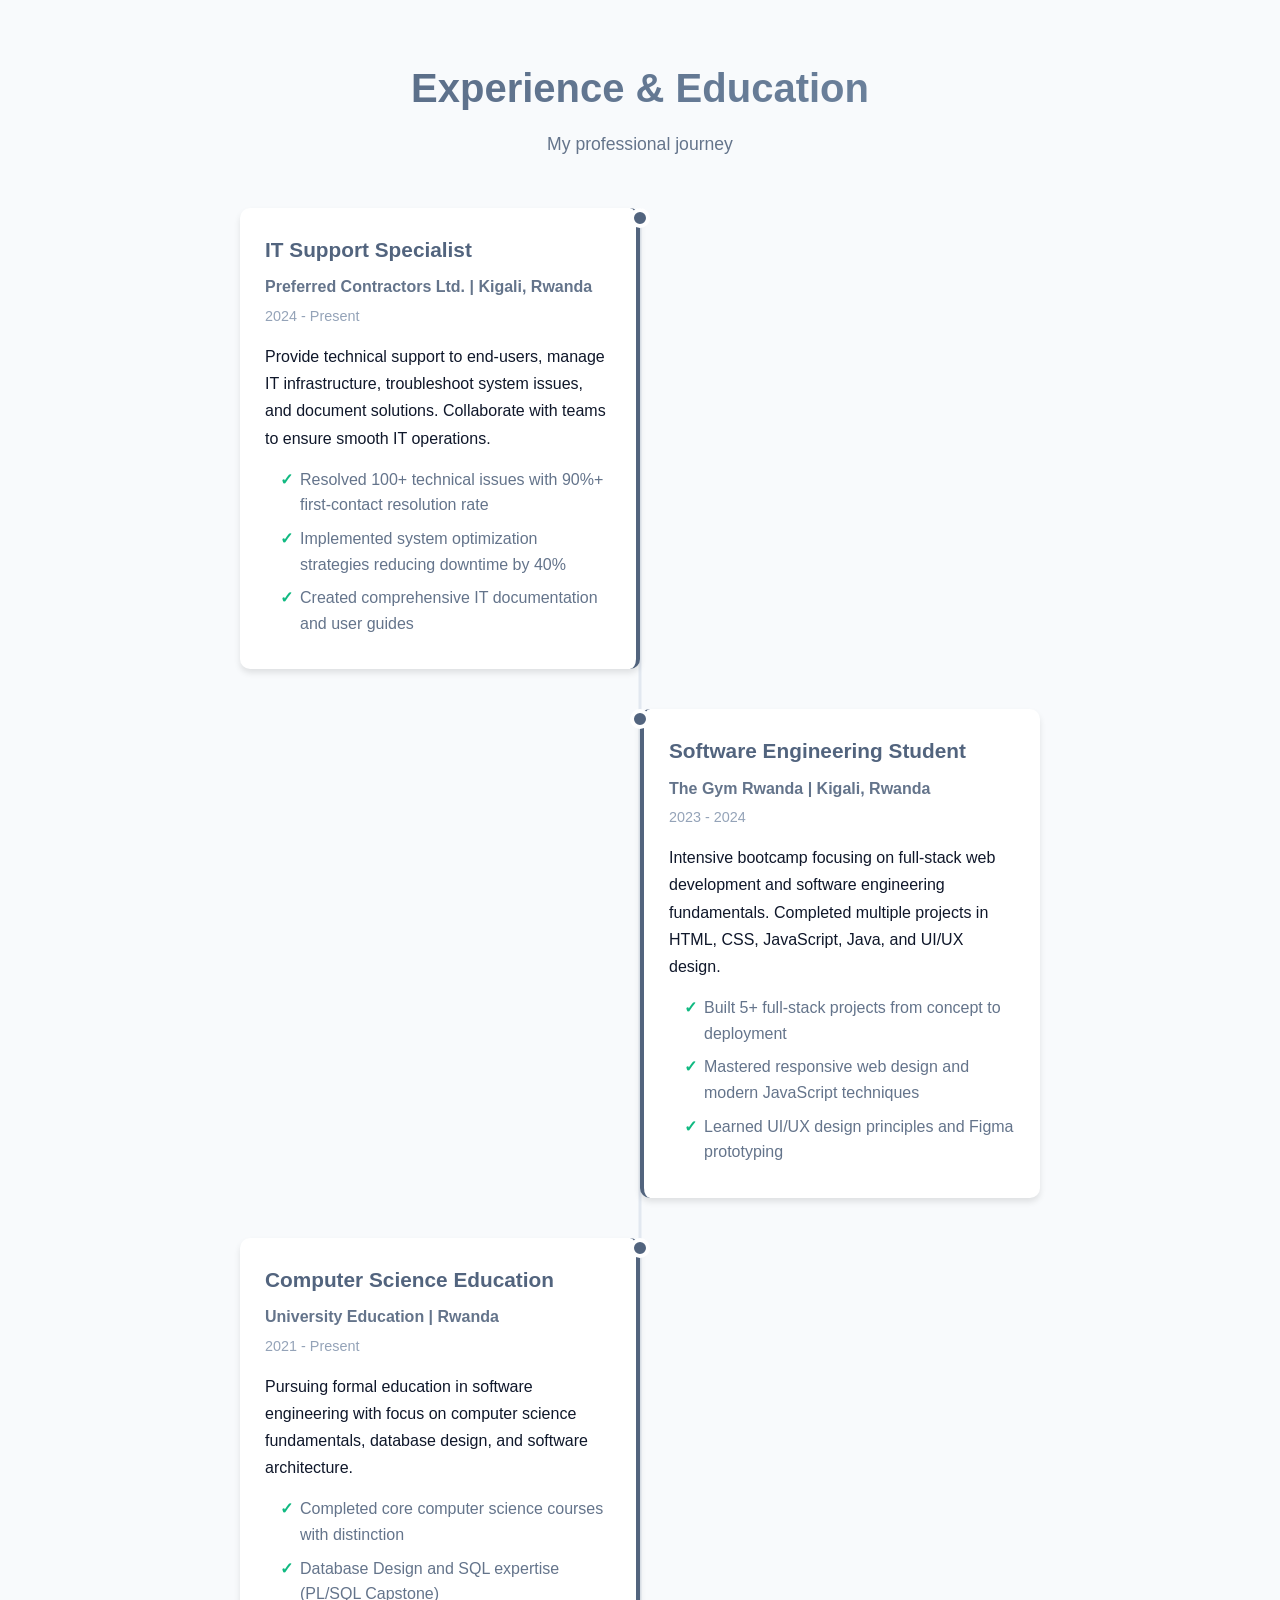
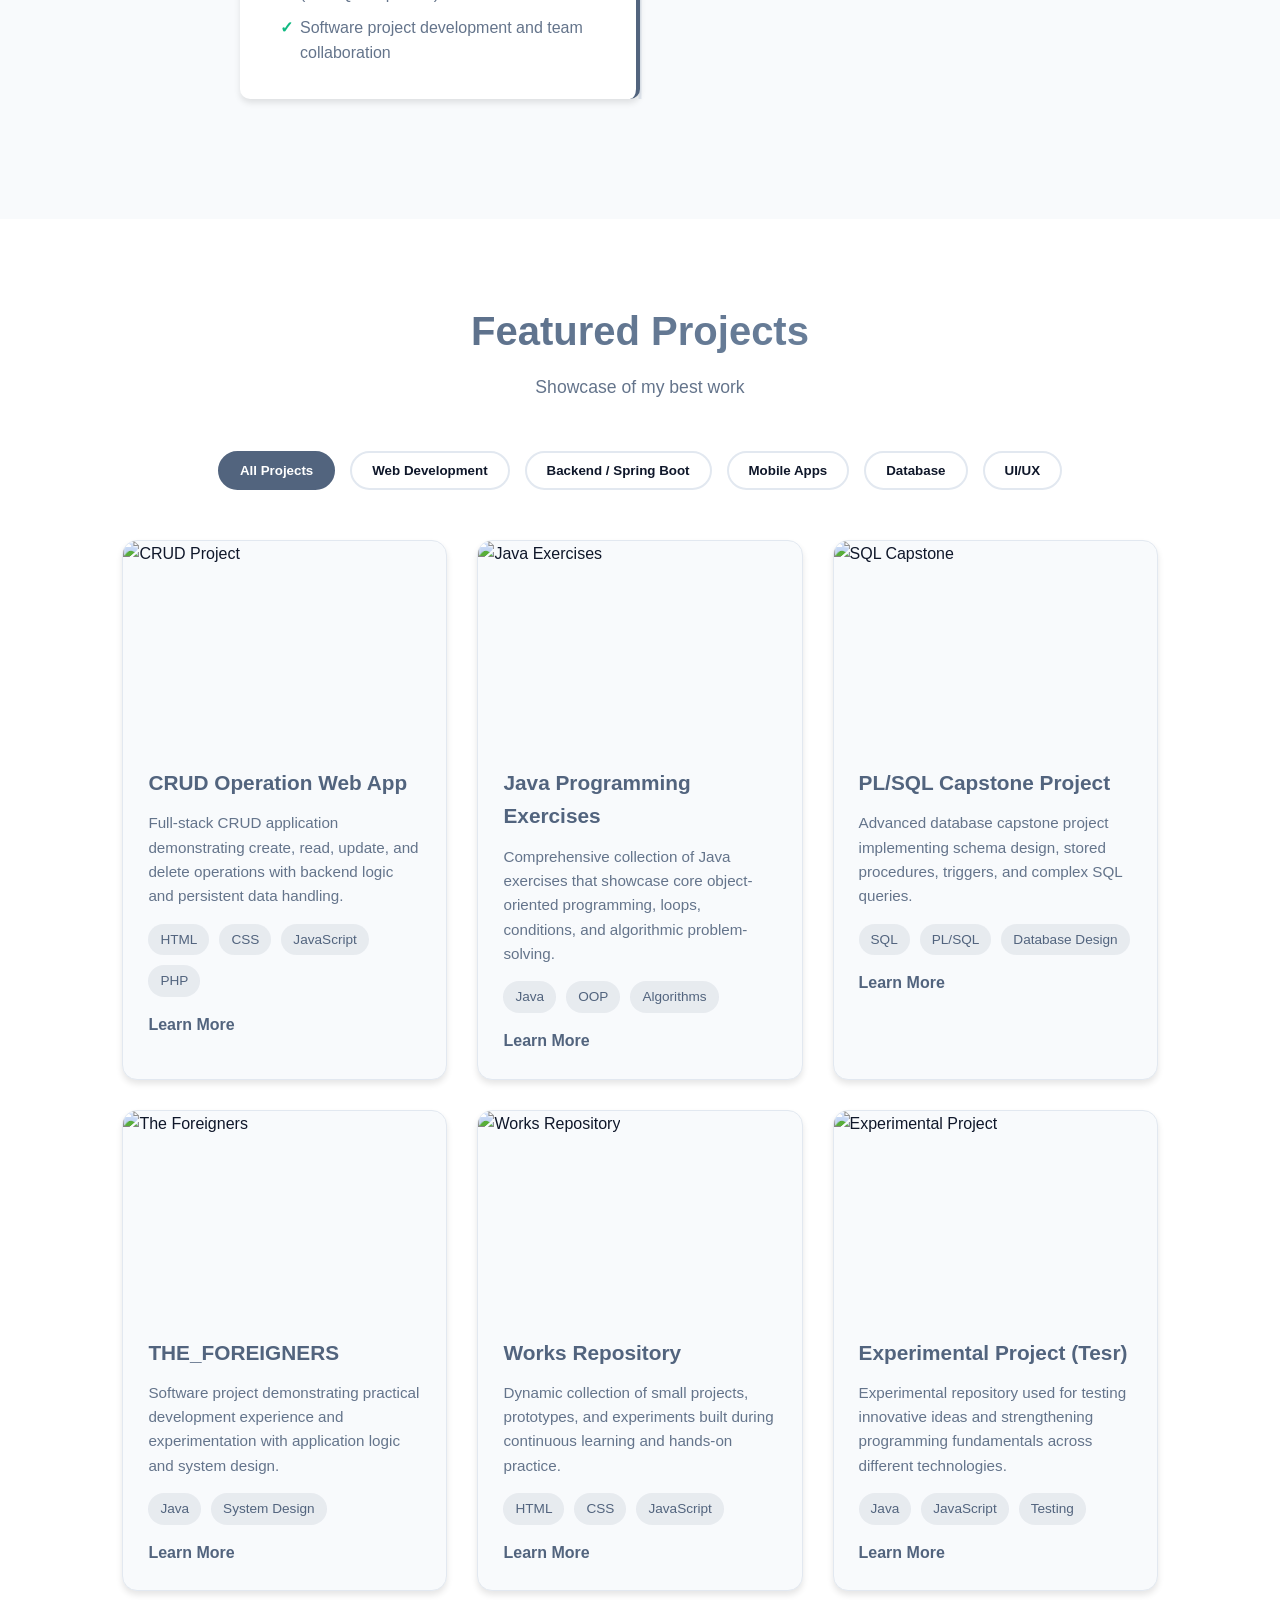
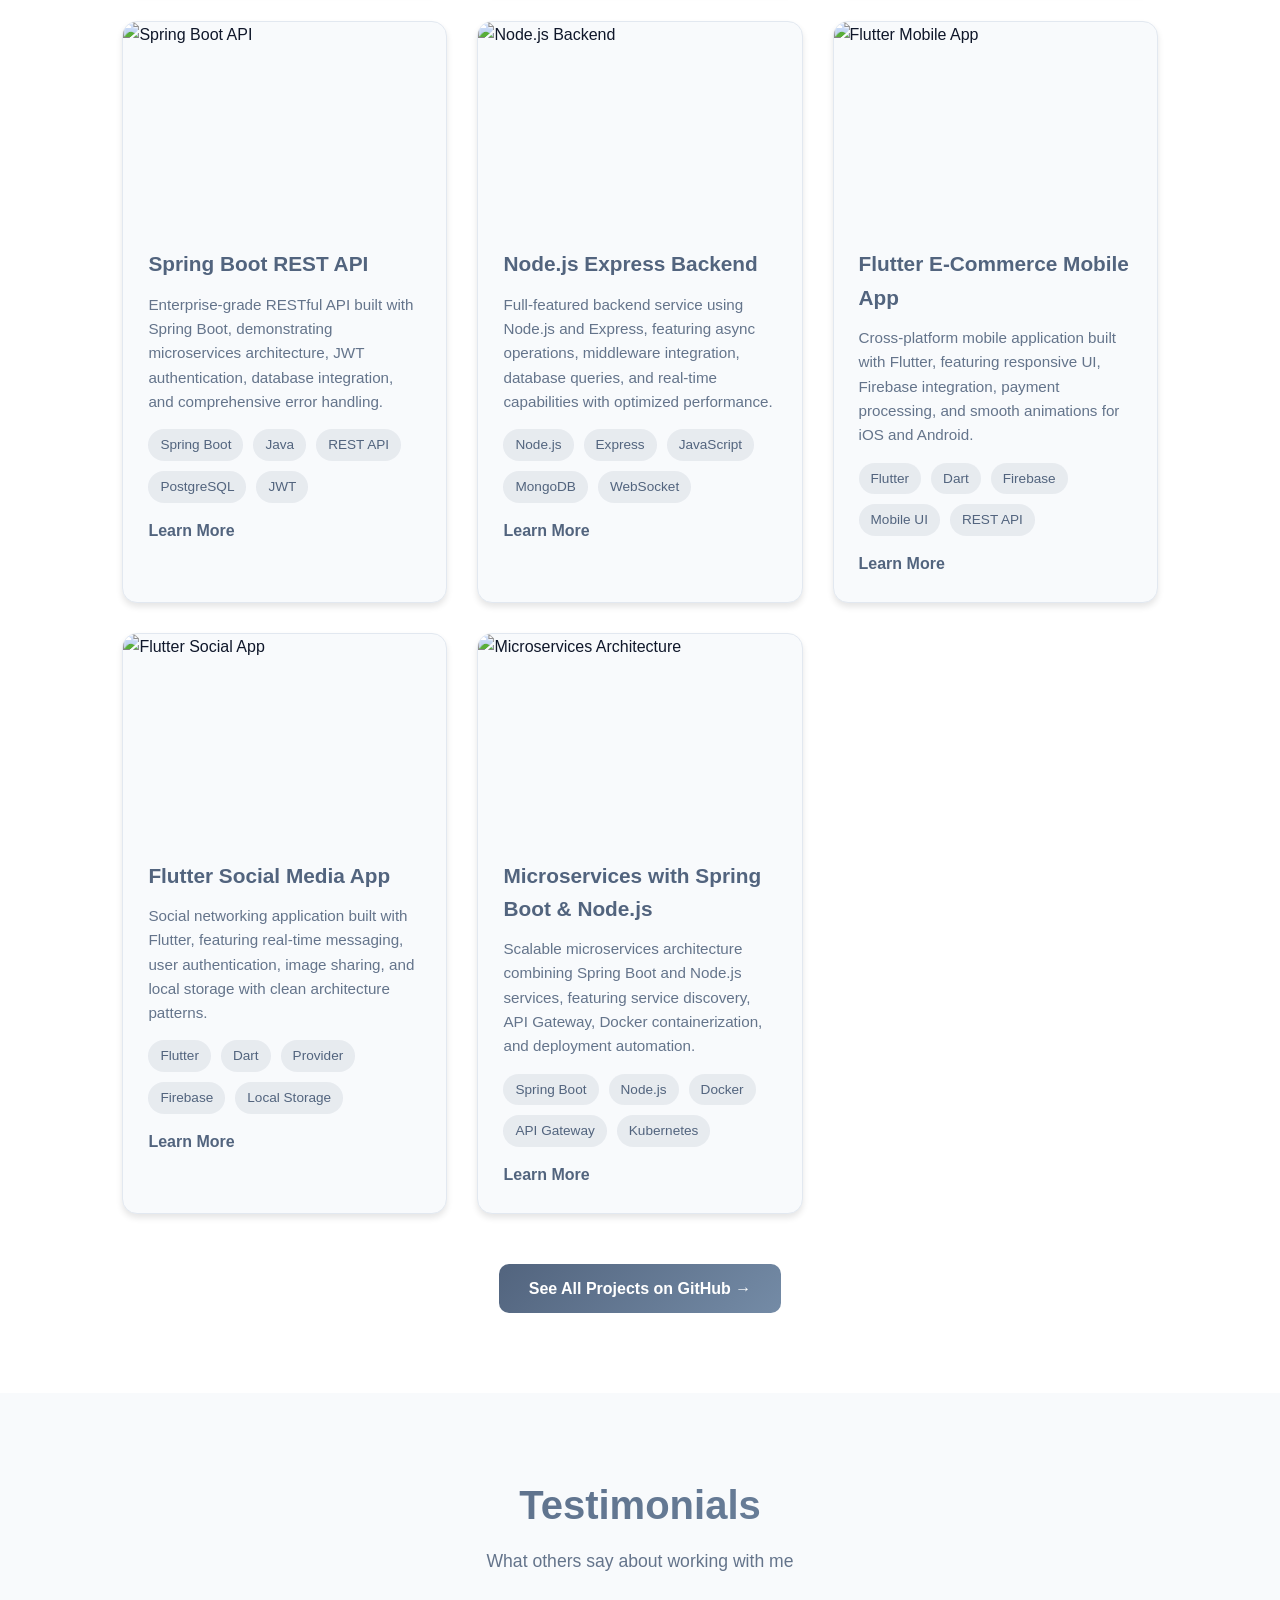
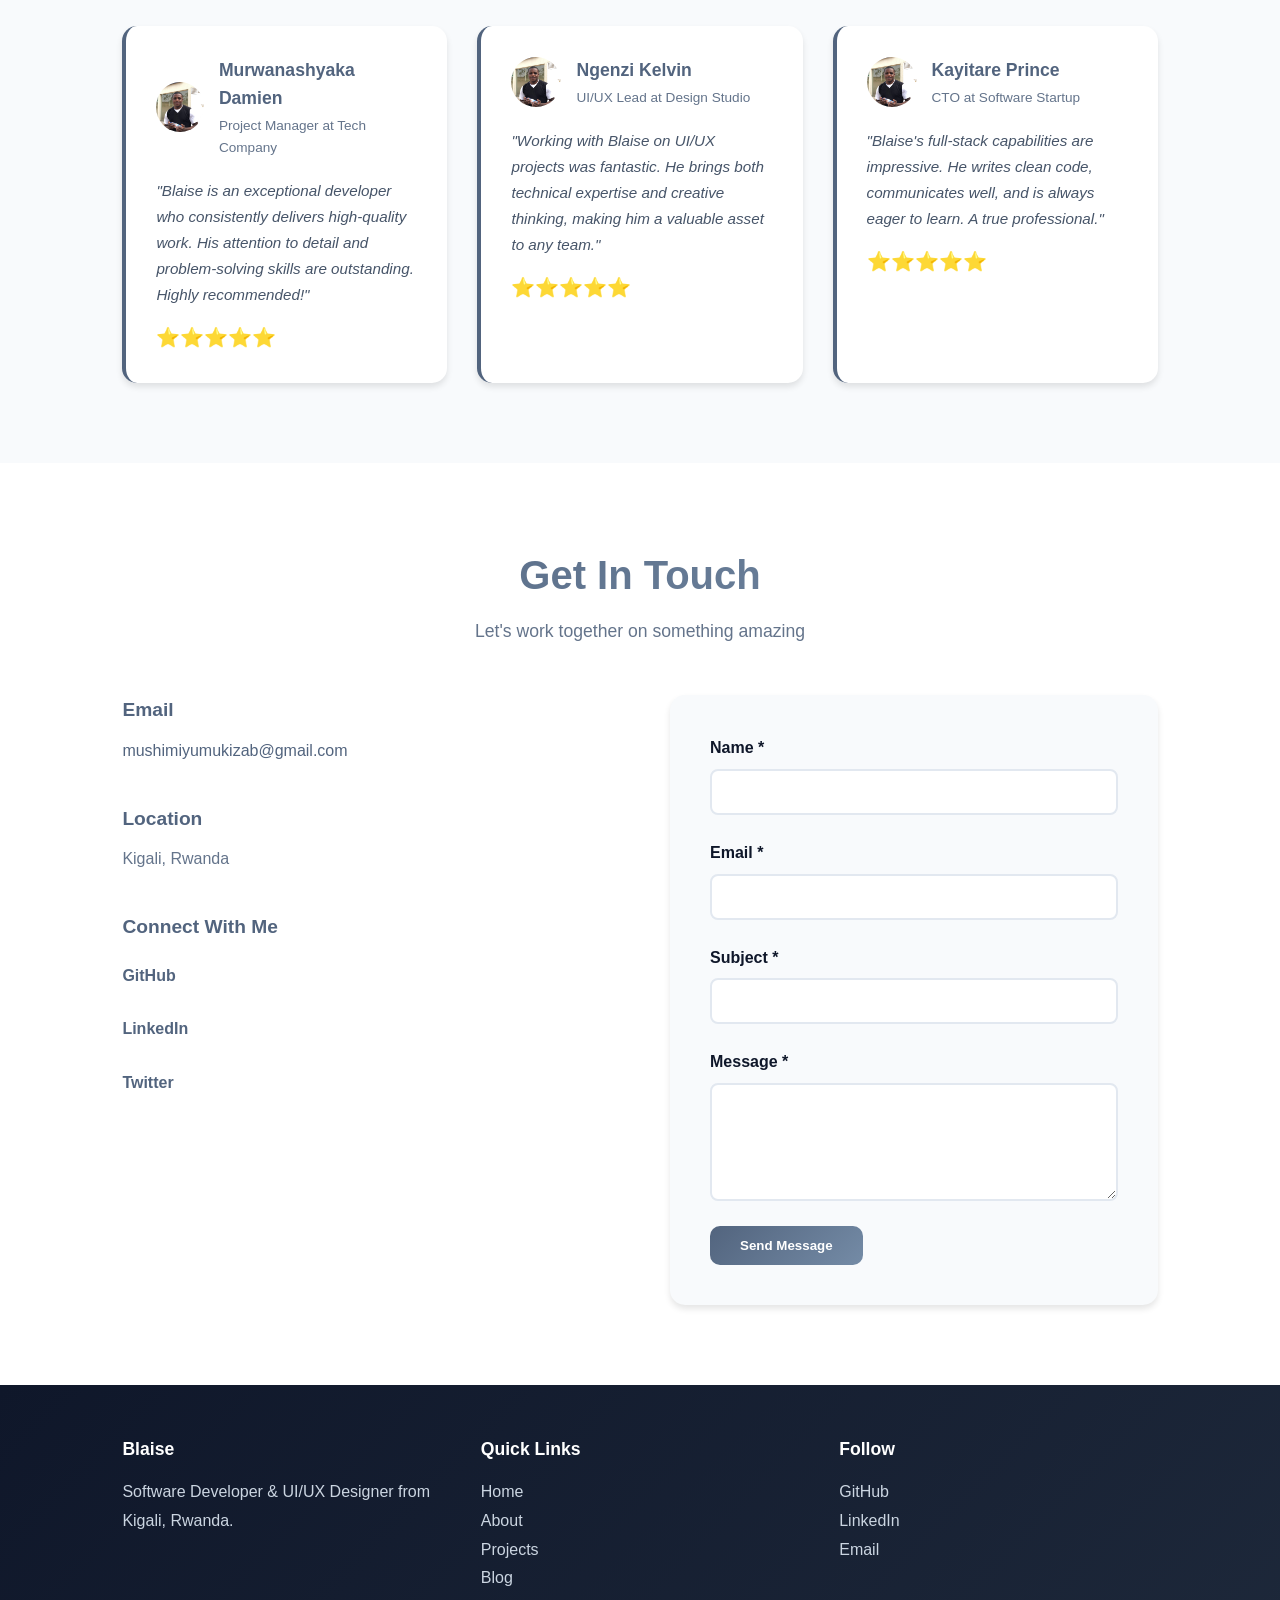
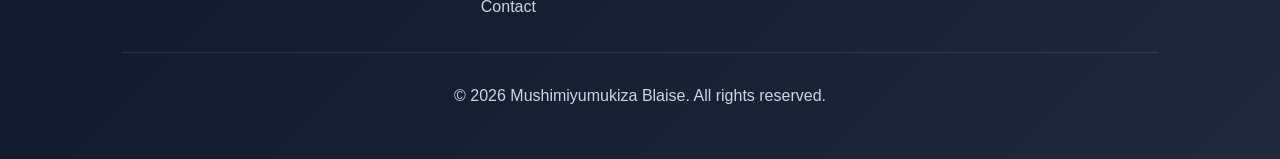
==== commit 419aeee2: "index" ====
--- a/index.html
+++ b/index.html
@@ -77,7 +77,7 @@
     </div>
 
     <div class="hero-image">
-      <img src="./images/portifolio.jpg" alt="Blaise Profile" class="hero-img"/>
+      <img src="./images/portifolio.JPG" alt="Blaise Profile" class="hero-img"/>
     </div>
   </section>
 
@@ -126,7 +126,7 @@
         </div>
 
         <div class="about-image">
-          <img src="./images/profile.jpg" alt="Blaise" class="profile-img"/>
+          <img src="./images/portifolio.JPG" alt="Blaise" class="profile-img"/>
         </div>
       </div>
     </div>
@@ -648,9 +648,9 @@
       <div class="testimonials-grid">
         <div class="testimonial-card">
           <div class="testimonial-header">
-            <img src="./images/profile.jpg" alt="Client"/>
+            <img src="./images/portifolio.JPG" alt="Client"/>
             <div>
-              <h4>John Doe</h4>
+              <h4>Murwanashyaka Damien</h4>
               <p>Project Manager at Tech Company</p>
             </div>
           </div>
@@ -665,9 +665,9 @@
 
         <div class="testimonial-card">
           <div class="testimonial-header">
-            <img src="./images/profile.jpg" alt="Client"/>
+            <img src="./images/portifolio.JPG" alt="Client"/>
             <div>
-              <h4>Jane Smith</h4>
+              <h4>Ngenzi Kelvin</h4>
               <p>UI/UX Lead at Design Studio</p>
             </div>
           </div>
@@ -682,9 +682,9 @@
 
         <div class="testimonial-card">
           <div class="testimonial-header">
-            <img src="./images/profile.jpg" alt="Client"/>
+            <img src="./images/portifolio.JPG" alt="Client"/>
             <div>
-              <h4>Alex Johnson</h4>
+              <h4>Kayitare Prince</h4>
               <p>CTO at Software Startup</p>
             </div>
           </div>
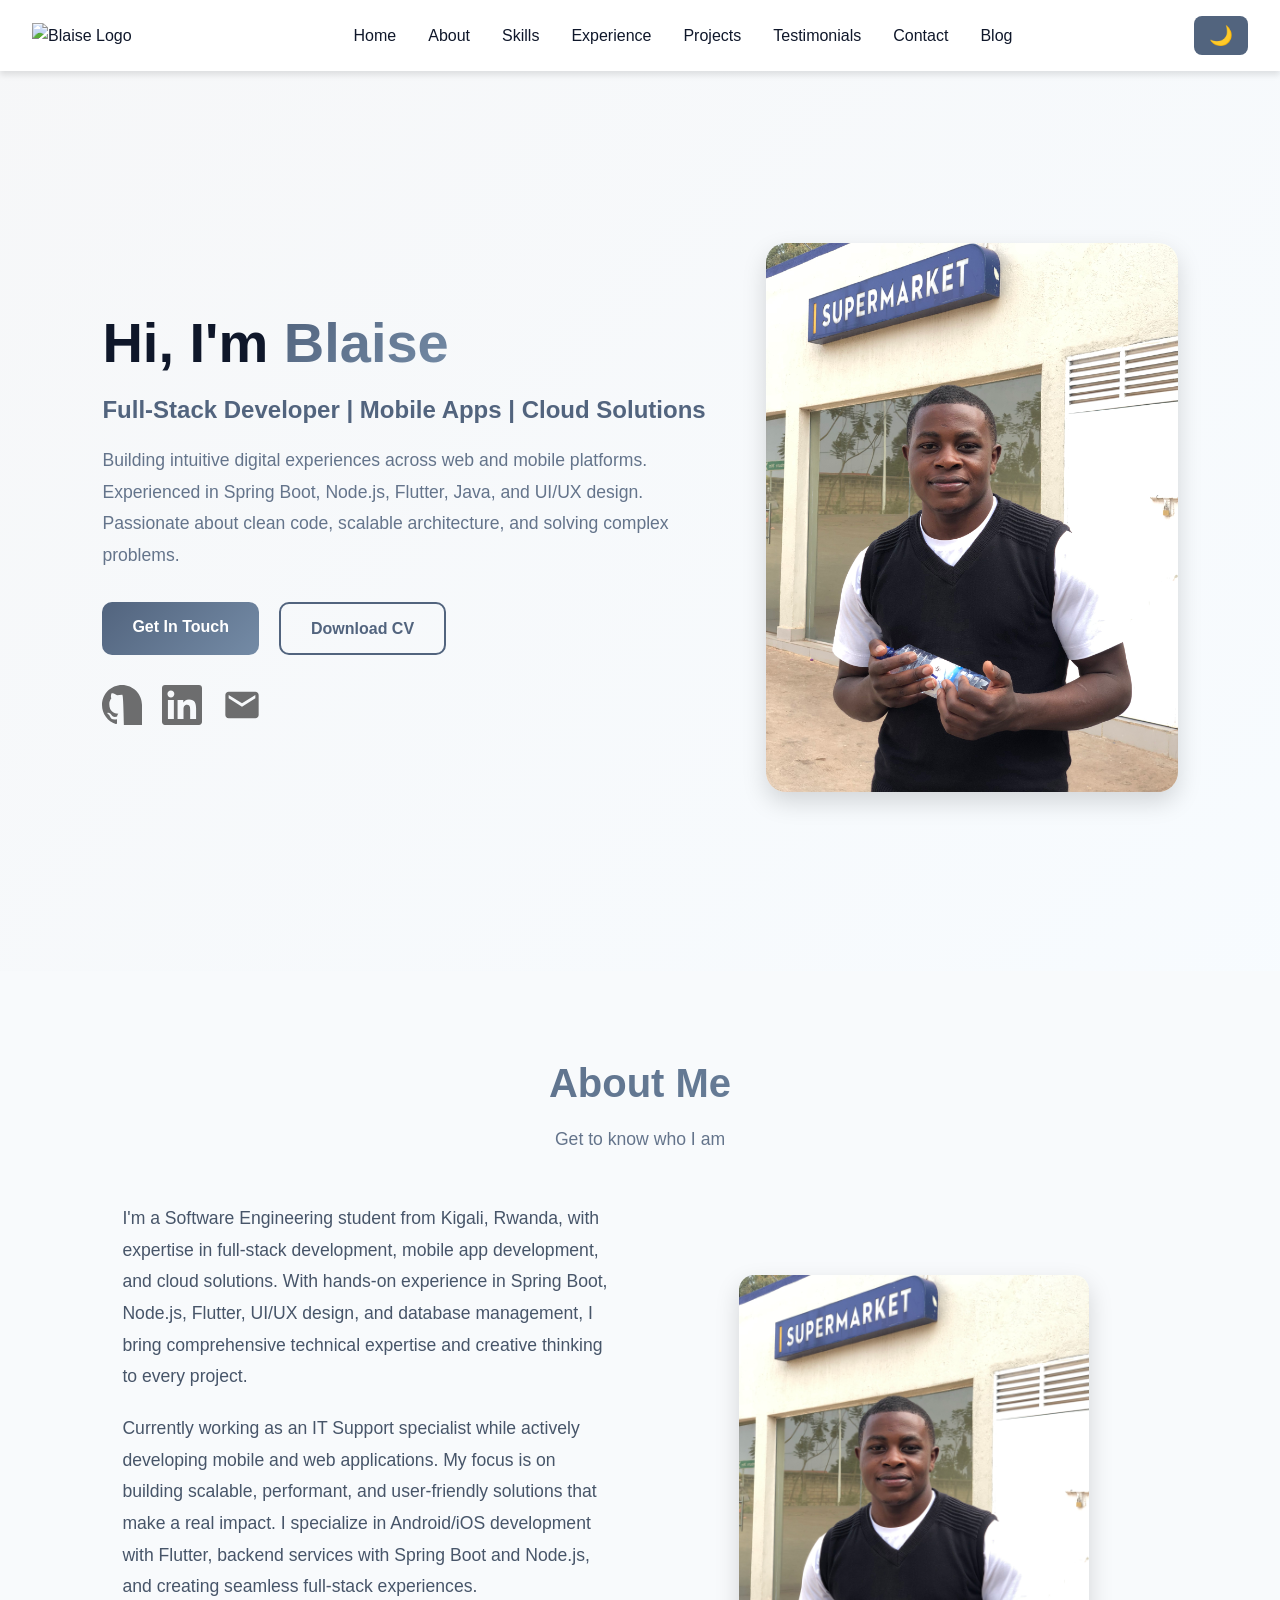
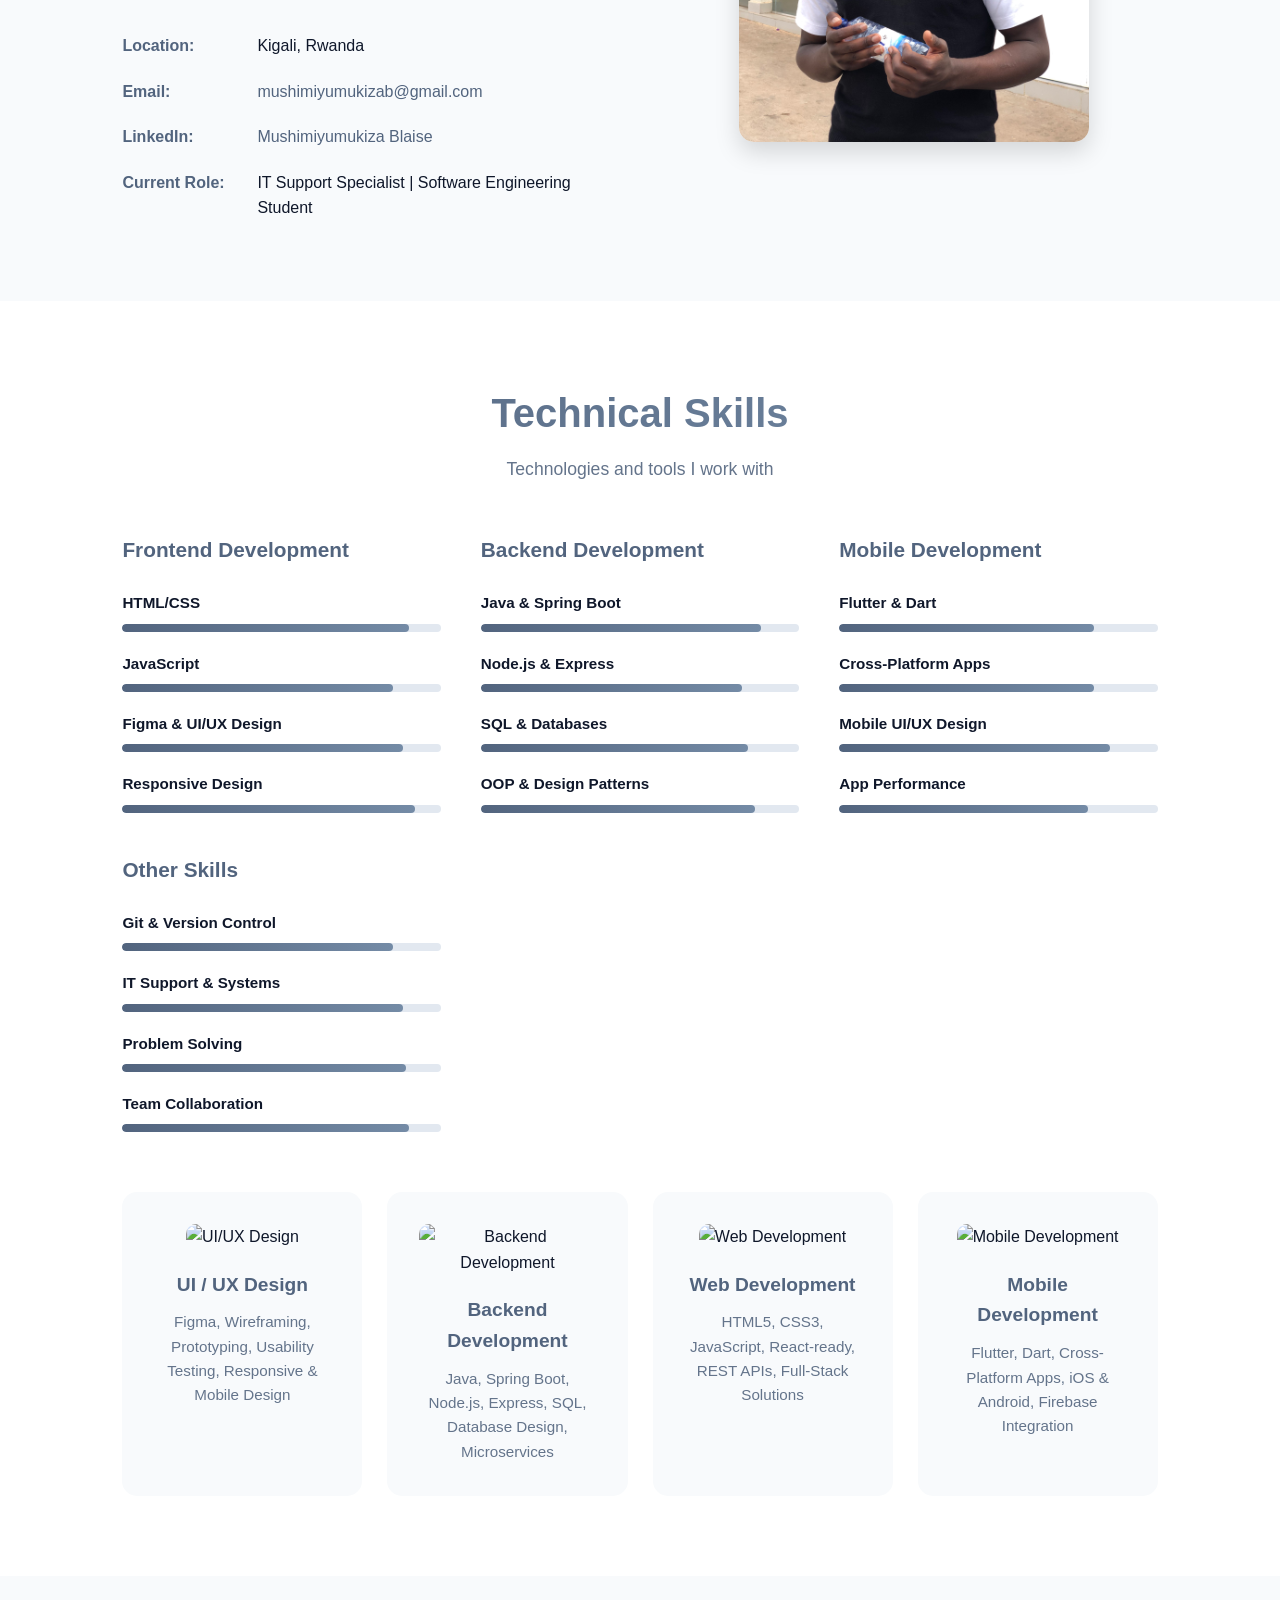
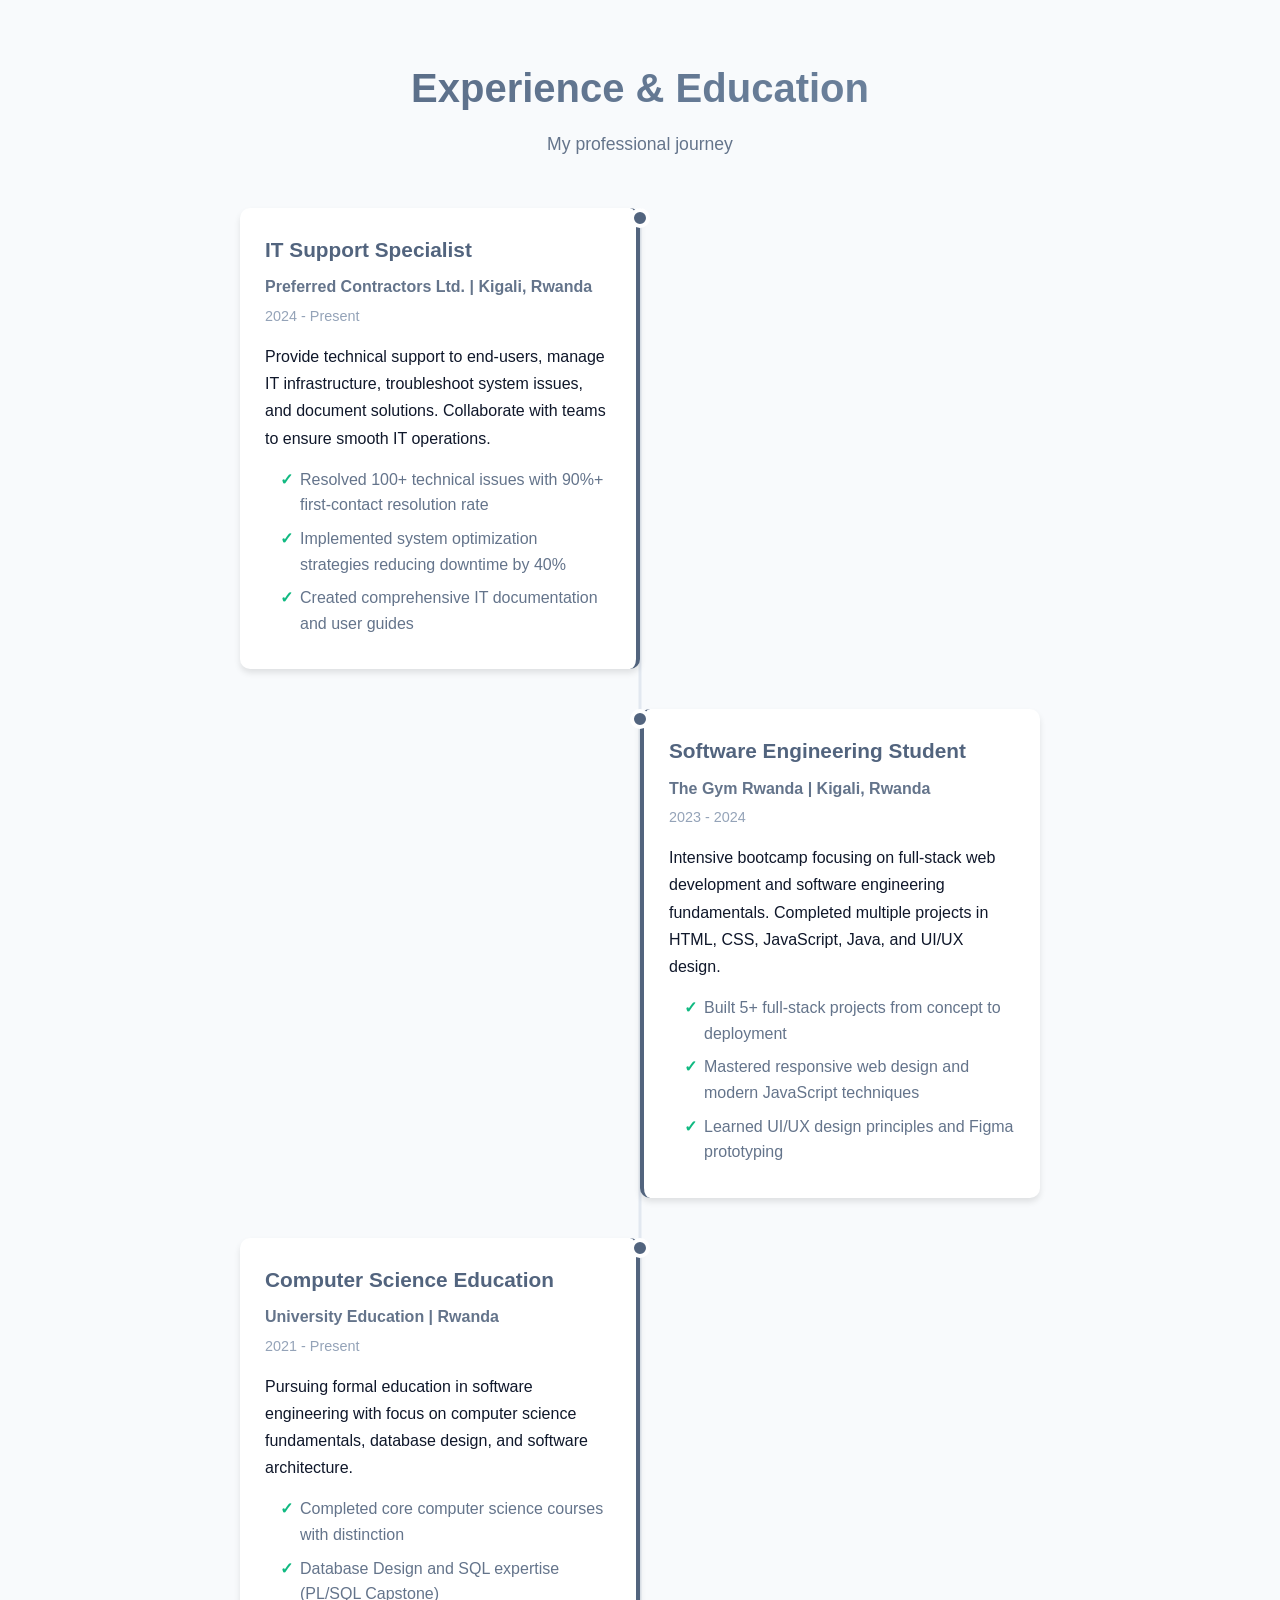
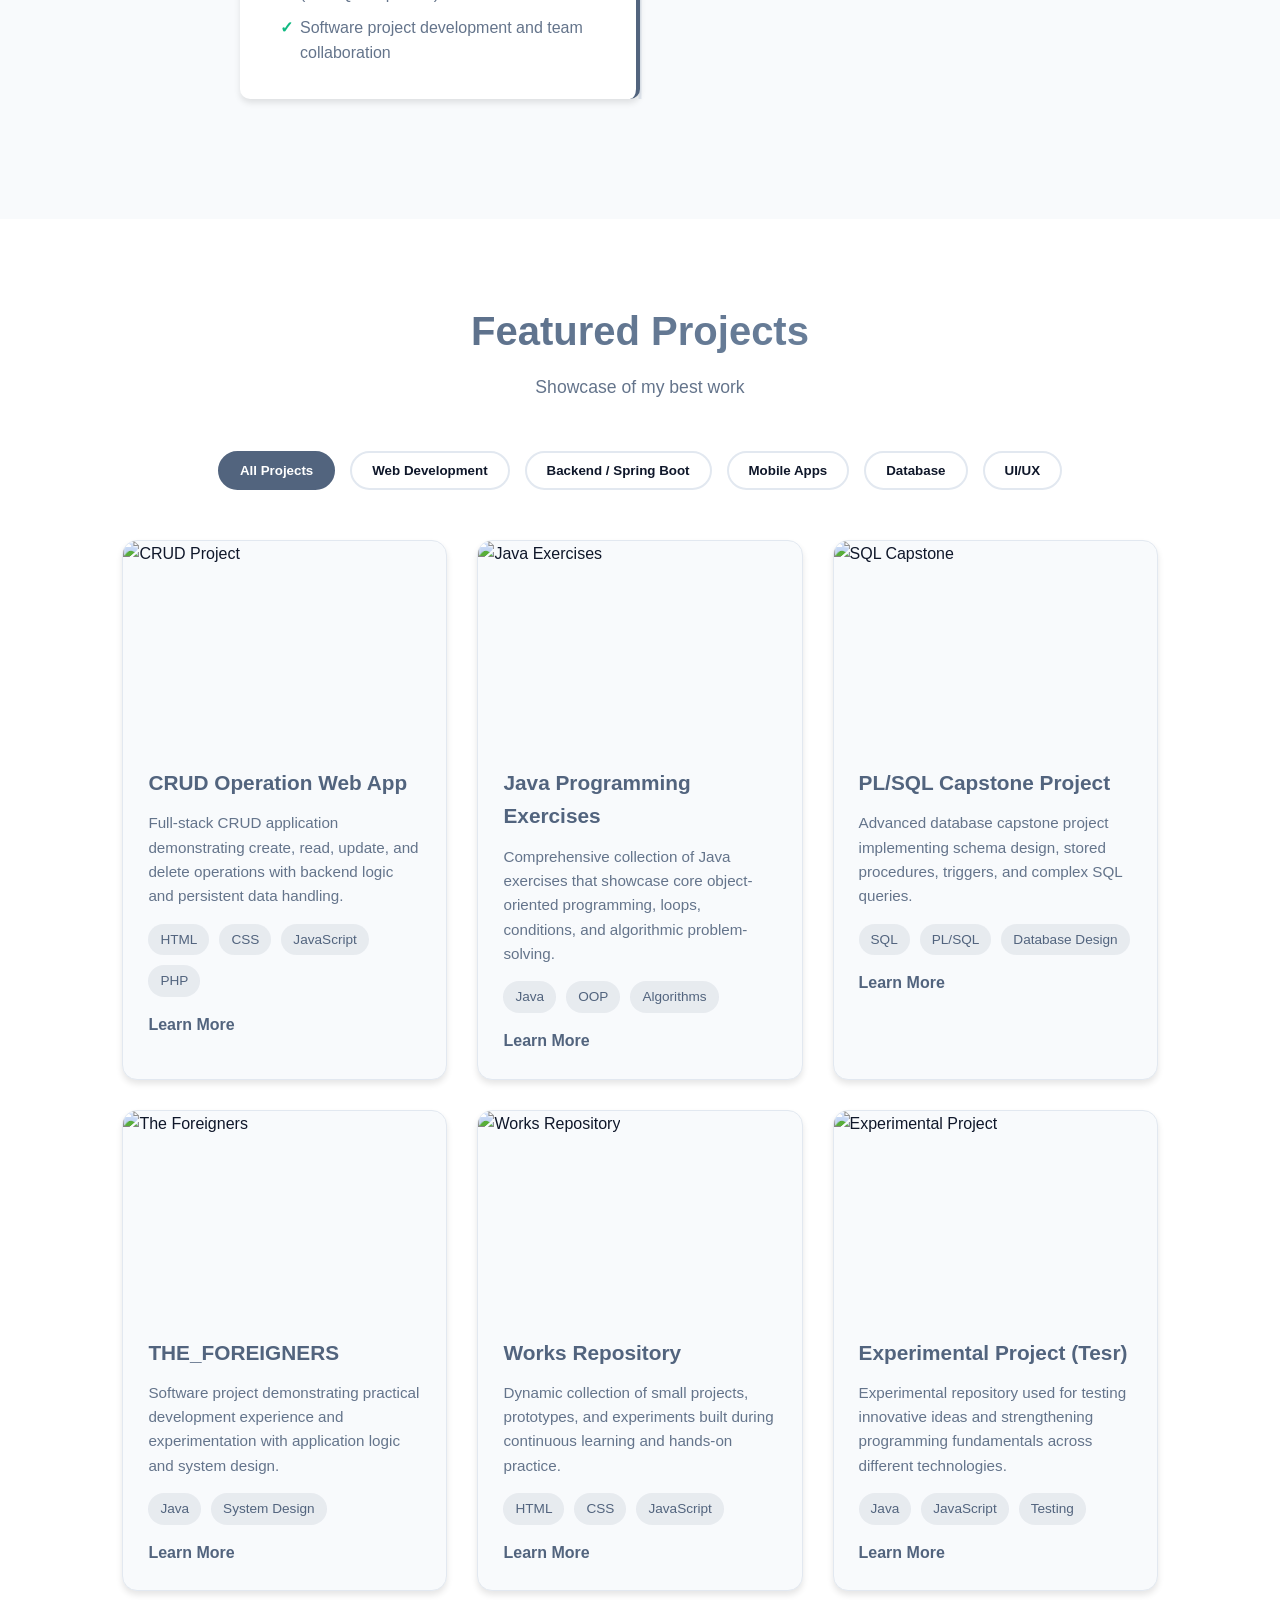
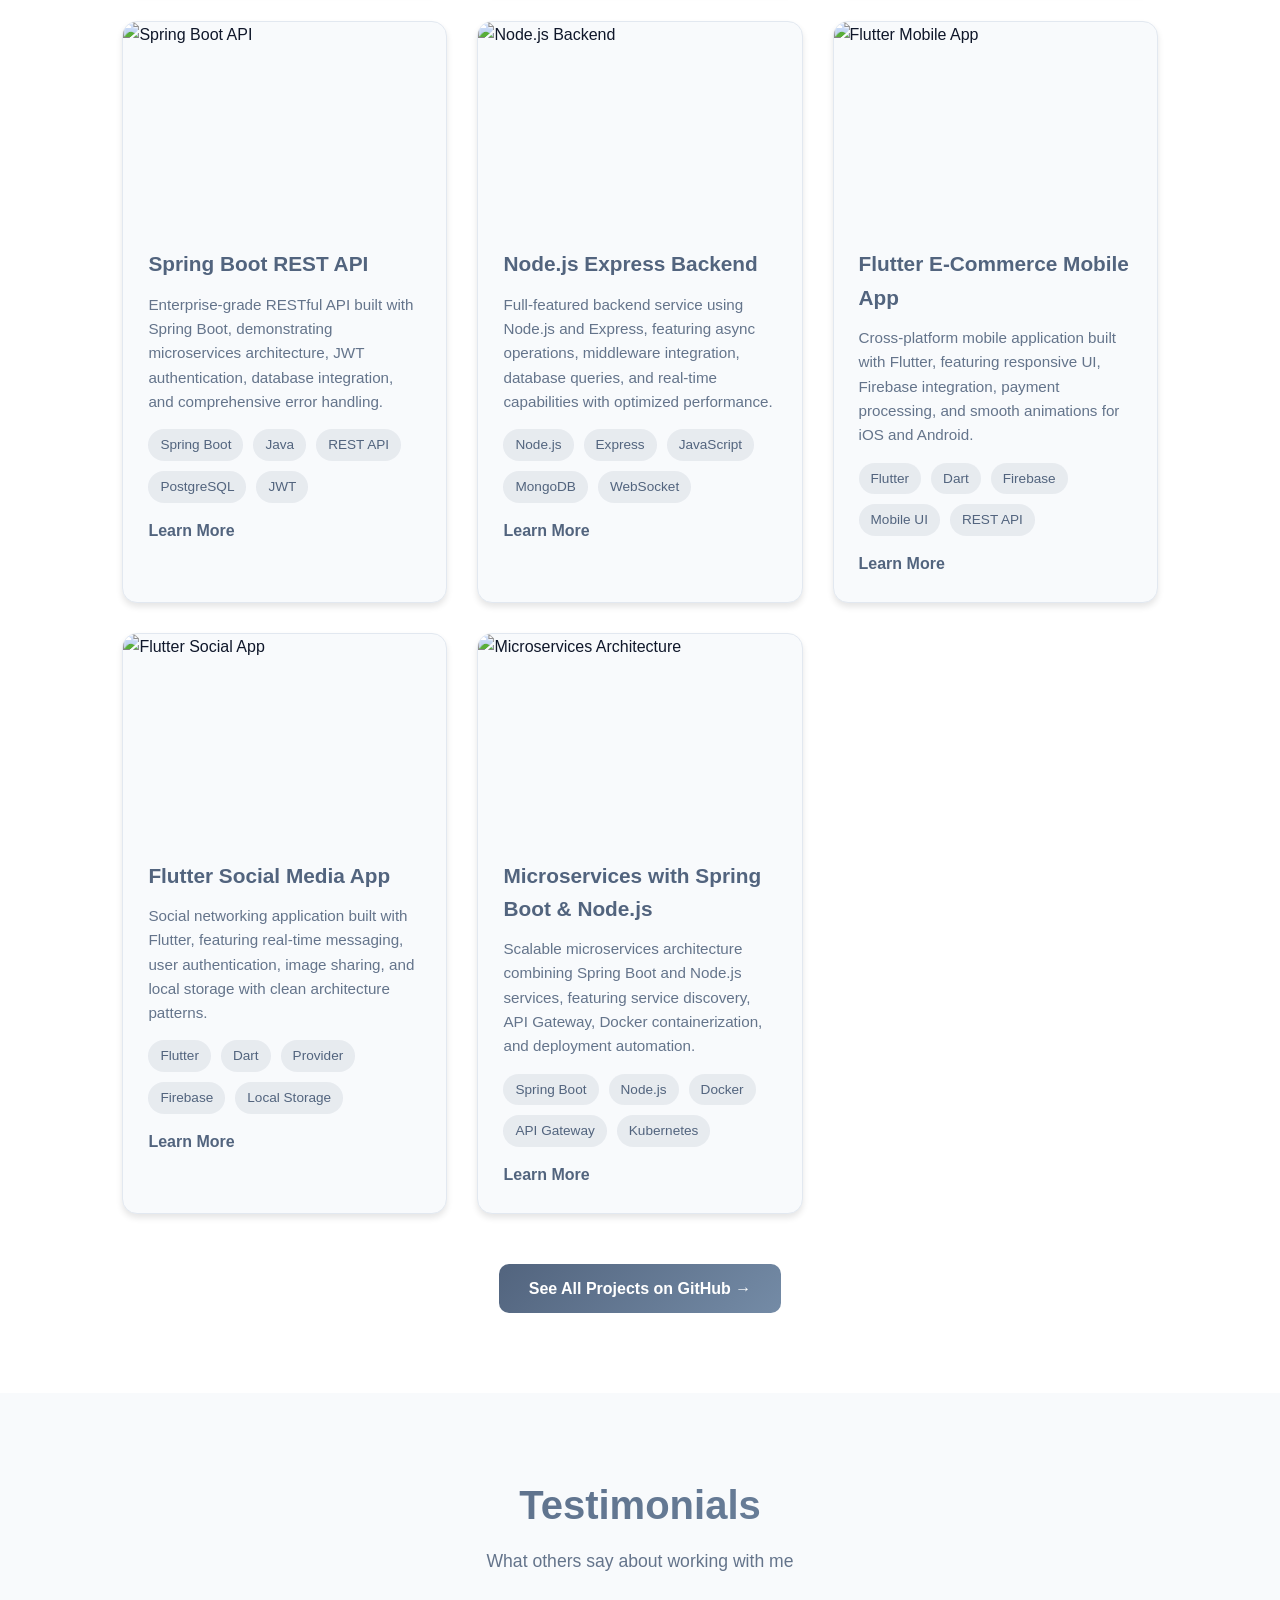
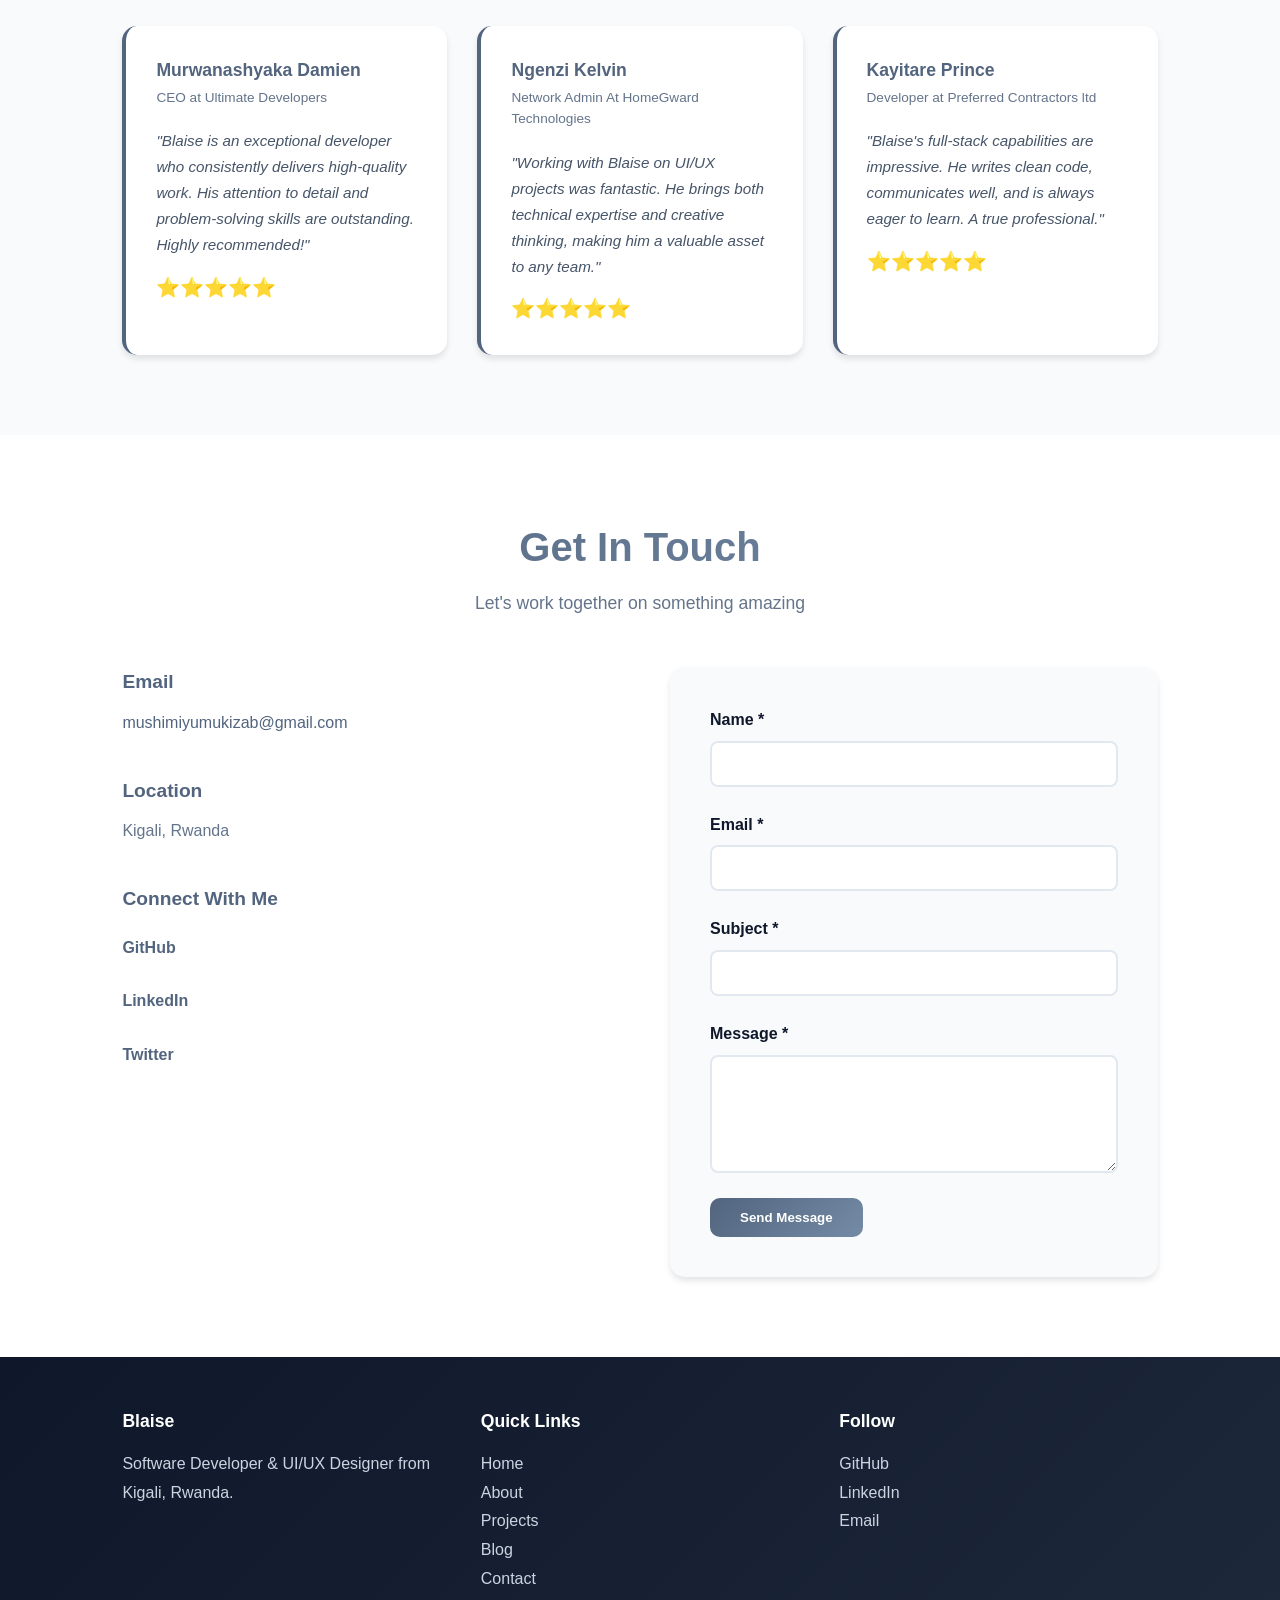
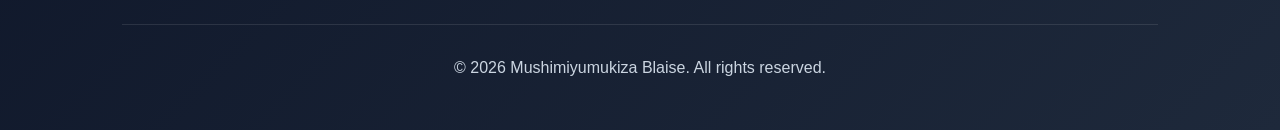
==== commit bbf1e607: "hh" ====
--- a/index.html
+++ b/index.html
@@ -648,10 +648,10 @@
       <div class="testimonials-grid">
         <div class="testimonial-card">
           <div class="testimonial-header">
-            <img src="./images/portifolio.JPG" alt="Client"/>
+           
             <div>
               <h4>Murwanashyaka Damien</h4>
-              <p>Project Manager at Tech Company</p>
+              <p>CEO at Ultimate Developers</p>
             </div>
           </div>
           <p class="testimonial-text">
@@ -665,10 +665,10 @@
 
         <div class="testimonial-card">
           <div class="testimonial-header">
-            <img src="./images/portifolio.JPG" alt="Client"/>
+           
             <div>
               <h4>Ngenzi Kelvin</h4>
-              <p>UI/UX Lead at Design Studio</p>
+              <p>Network Admin At HomeGward Technologies</p>
             </div>
           </div>
           <p class="testimonial-text">
@@ -682,10 +682,10 @@
 
         <div class="testimonial-card">
           <div class="testimonial-header">
-            <img src="./images/portifolio.JPG" alt="Client"/>
+            
             <div>
               <h4>Kayitare Prince</h4>
-              <p>CTO at Software Startup</p>
+              <p>Developer at Preferred Contractors ltd</p>
             </div>
           </div>
           <p class="testimonial-text">
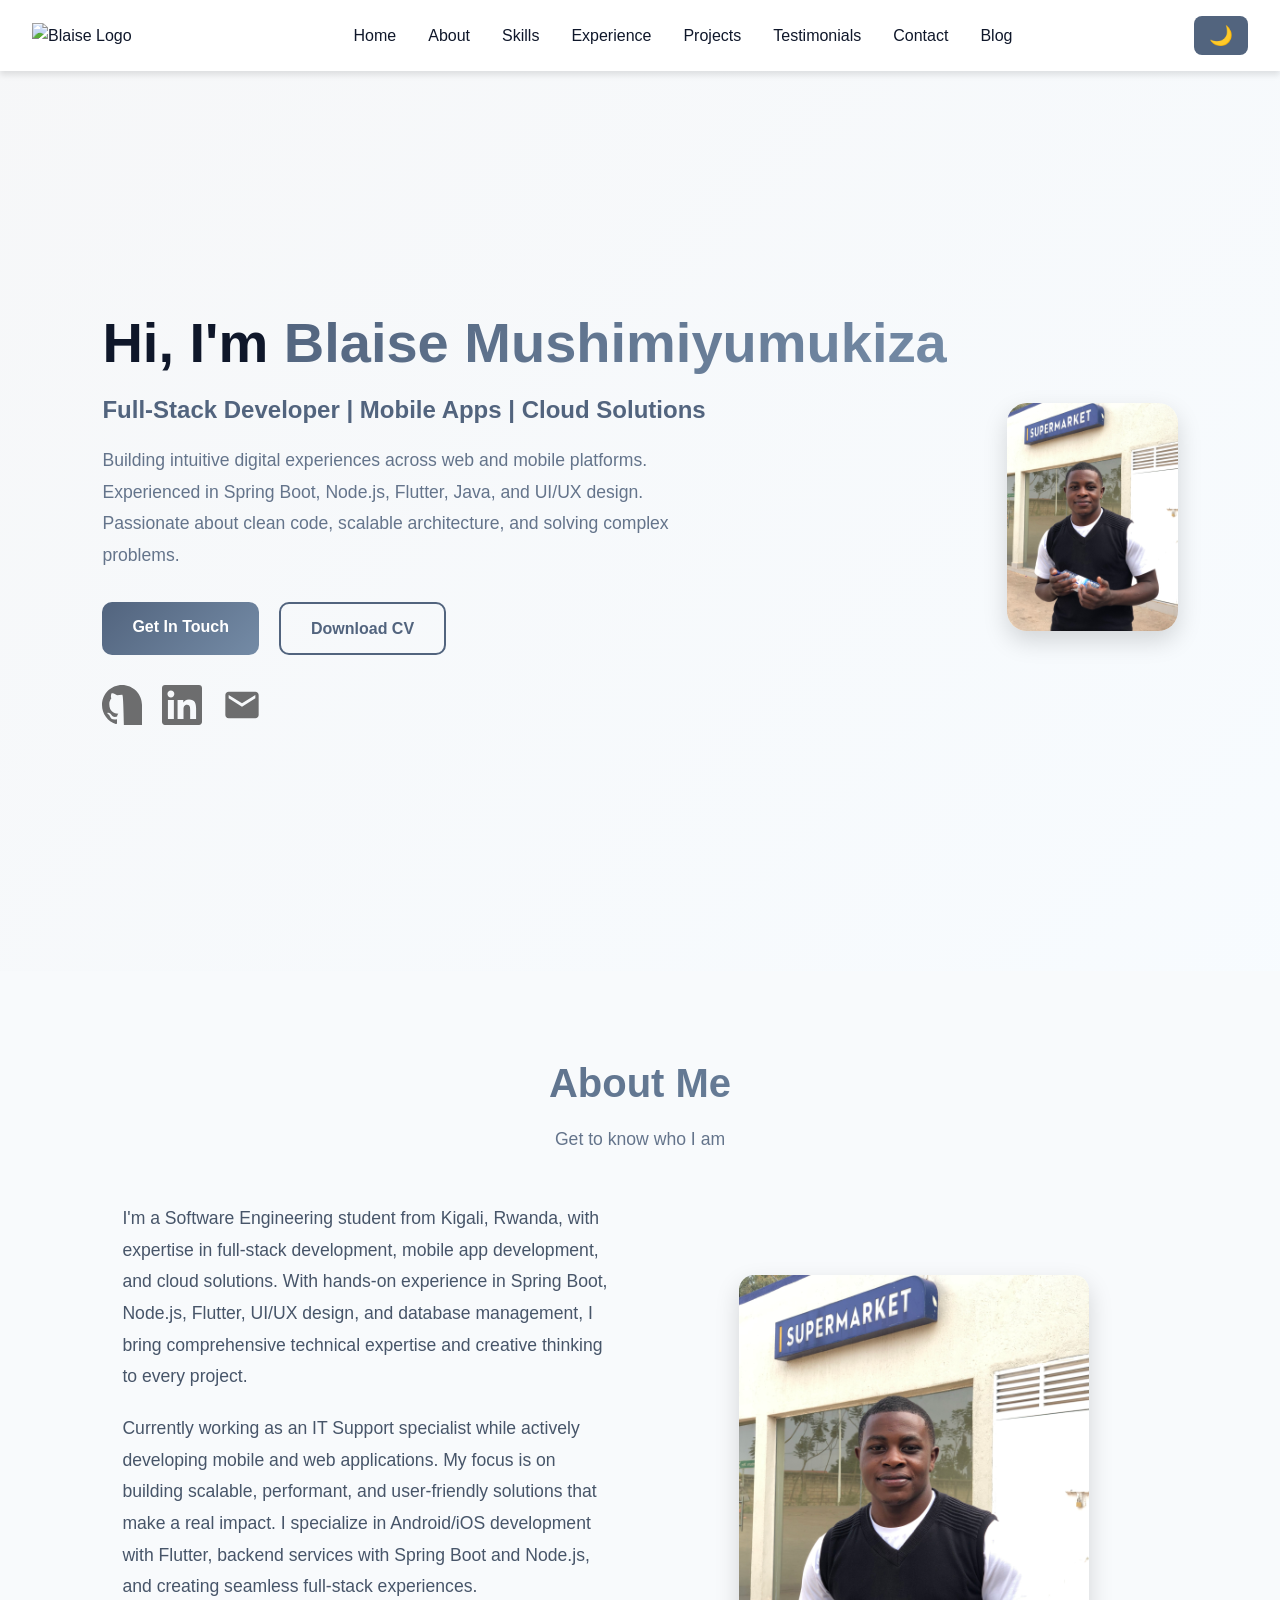
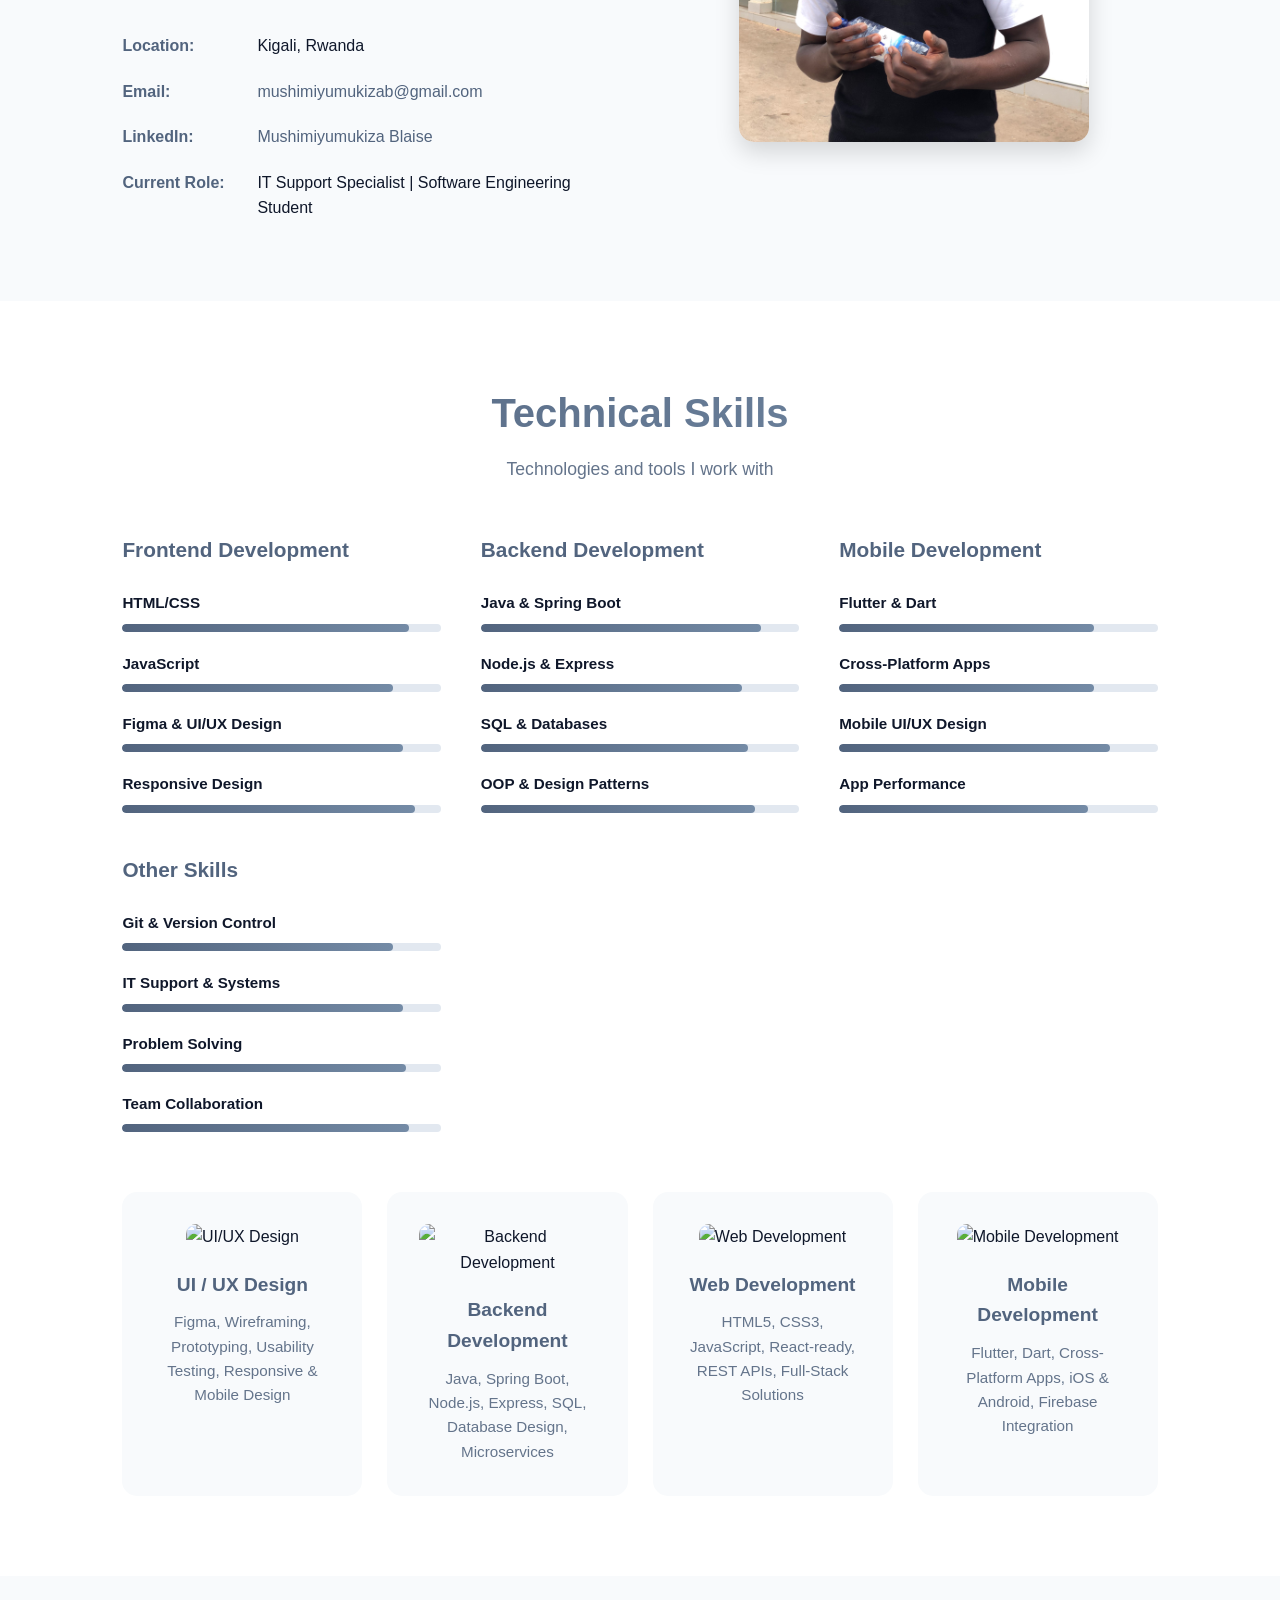
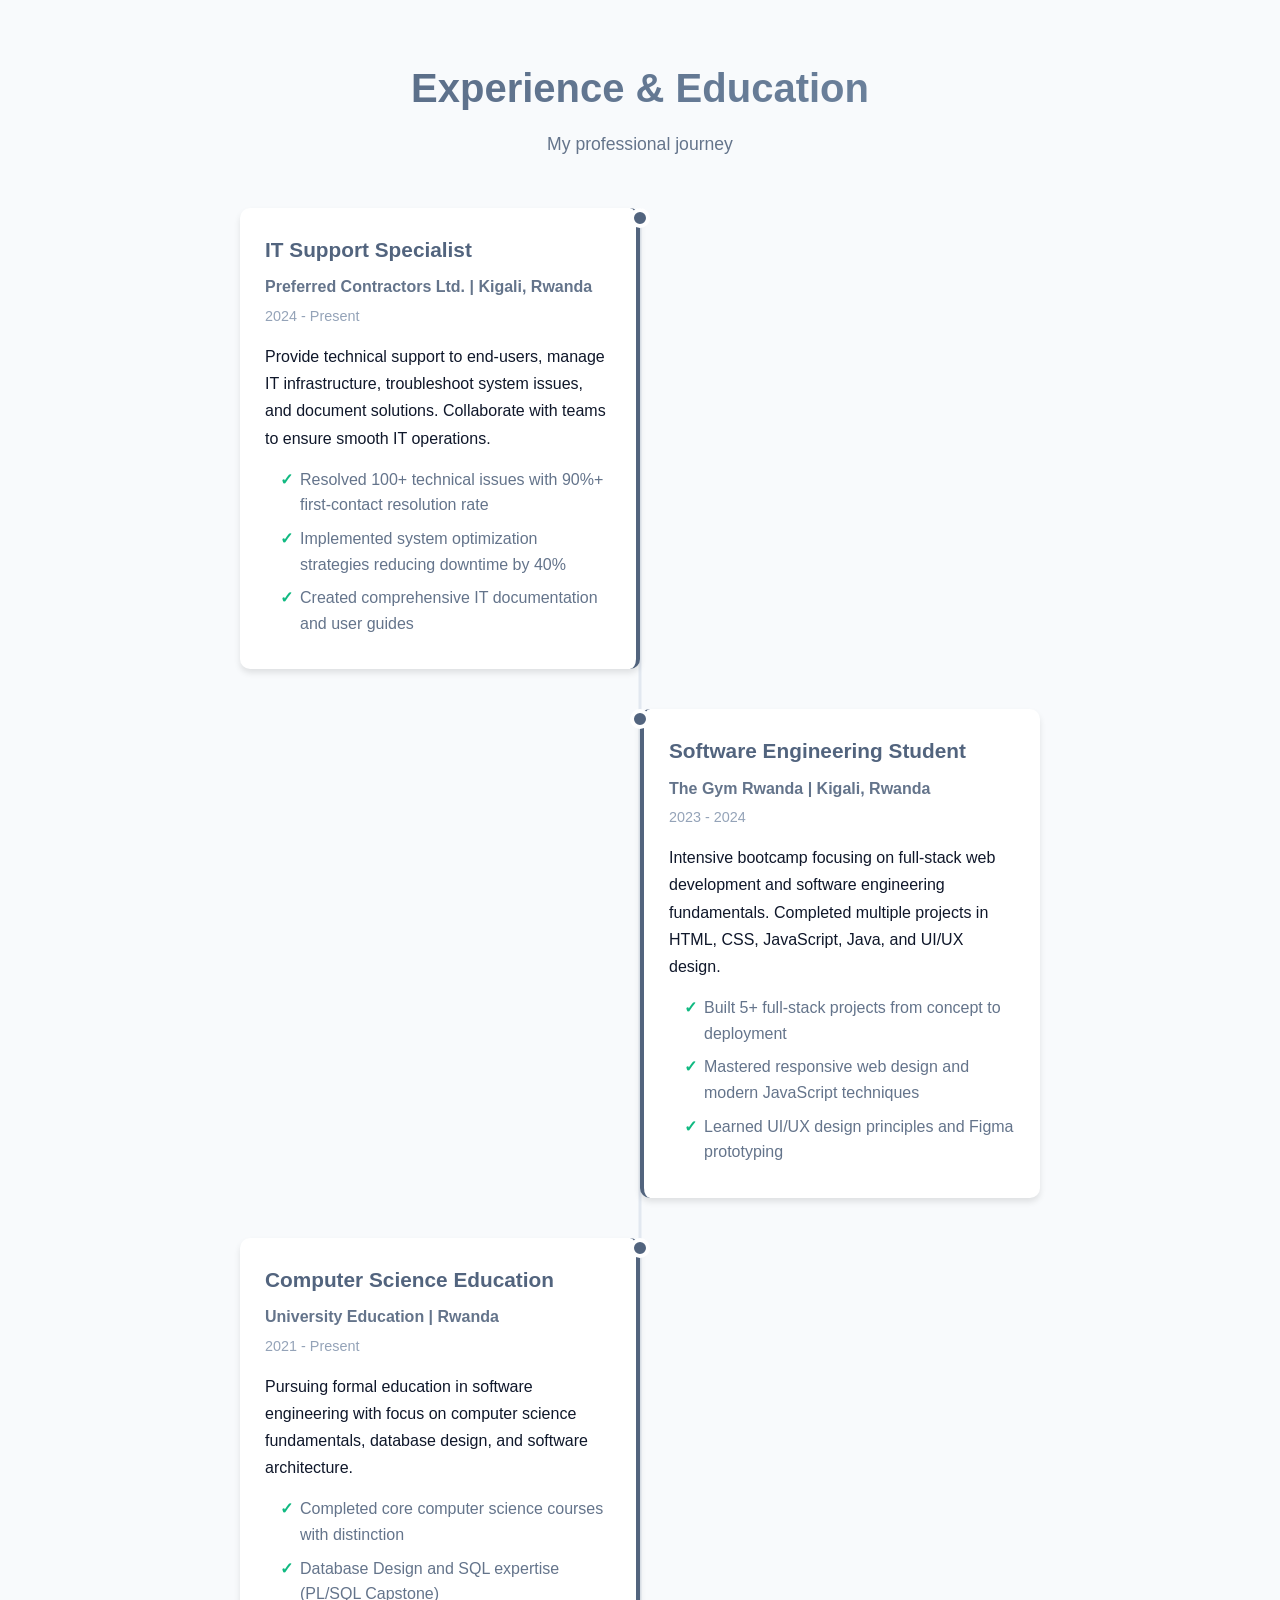
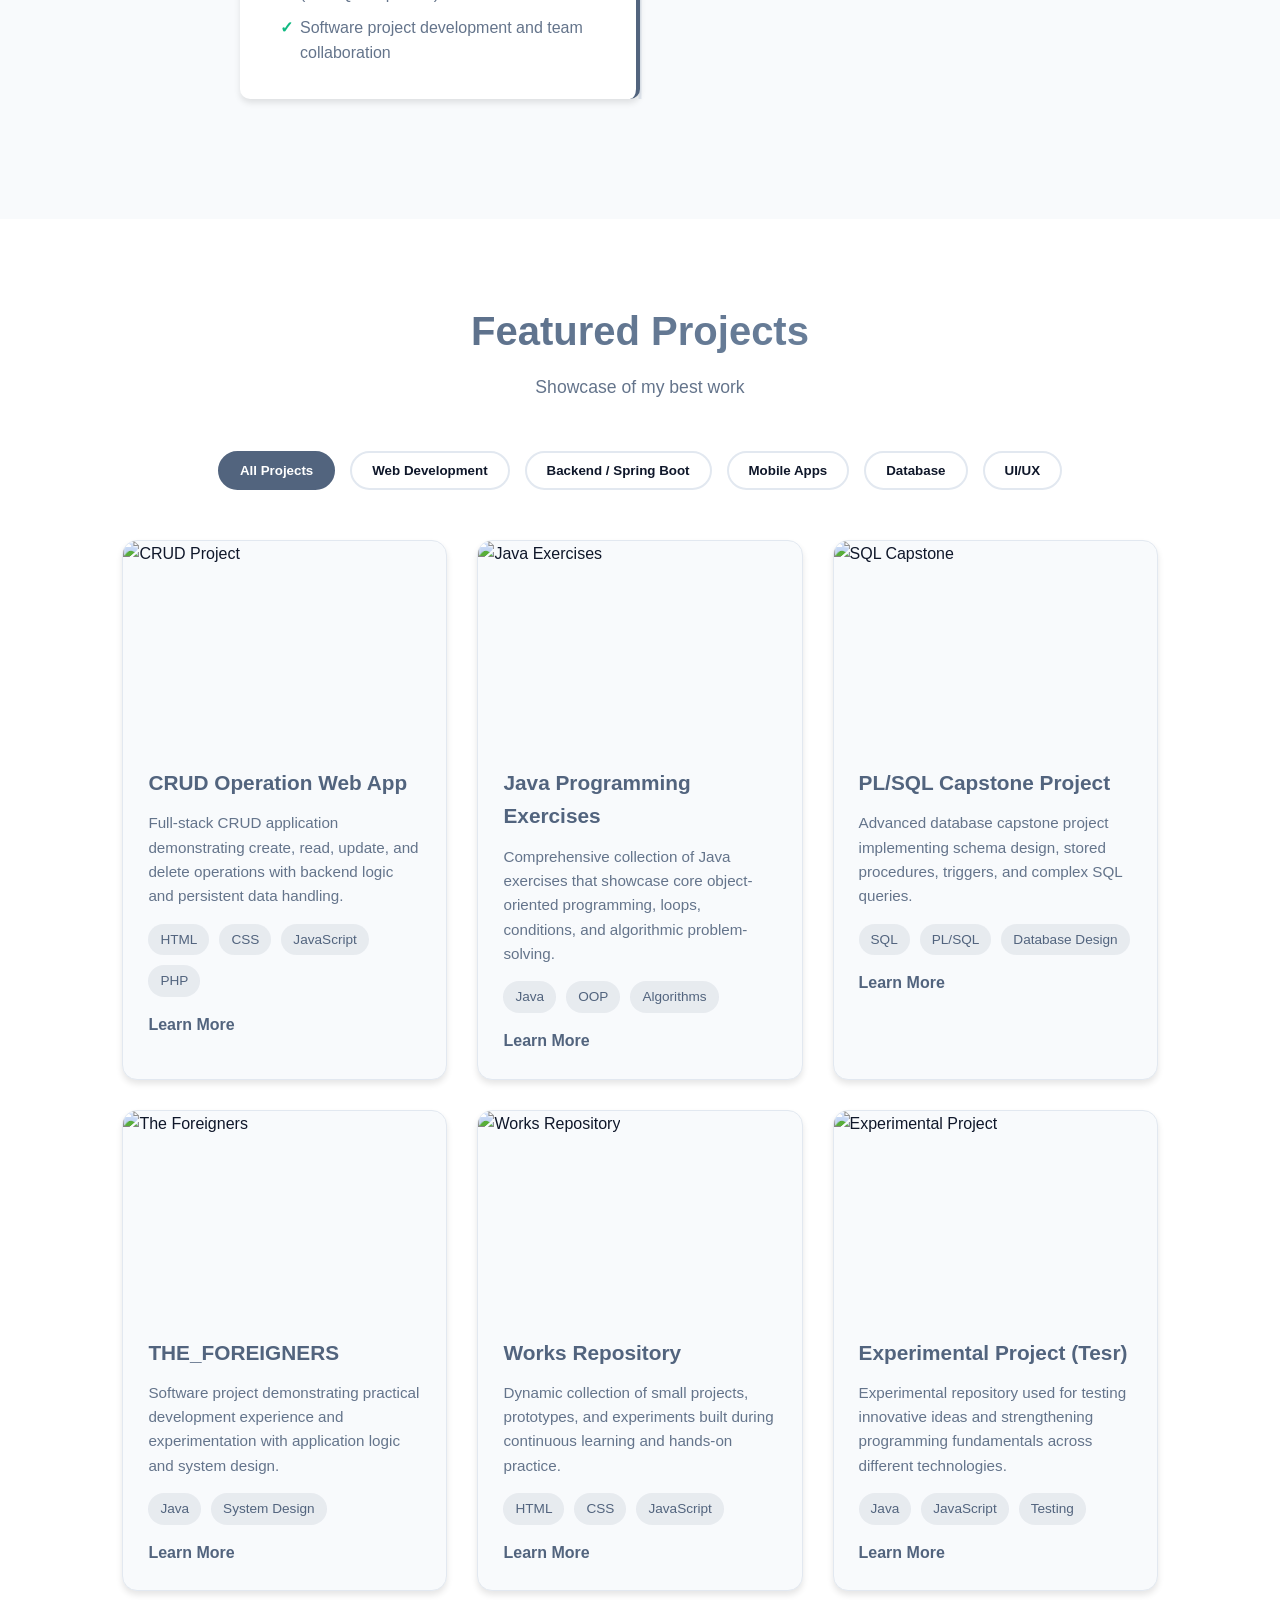
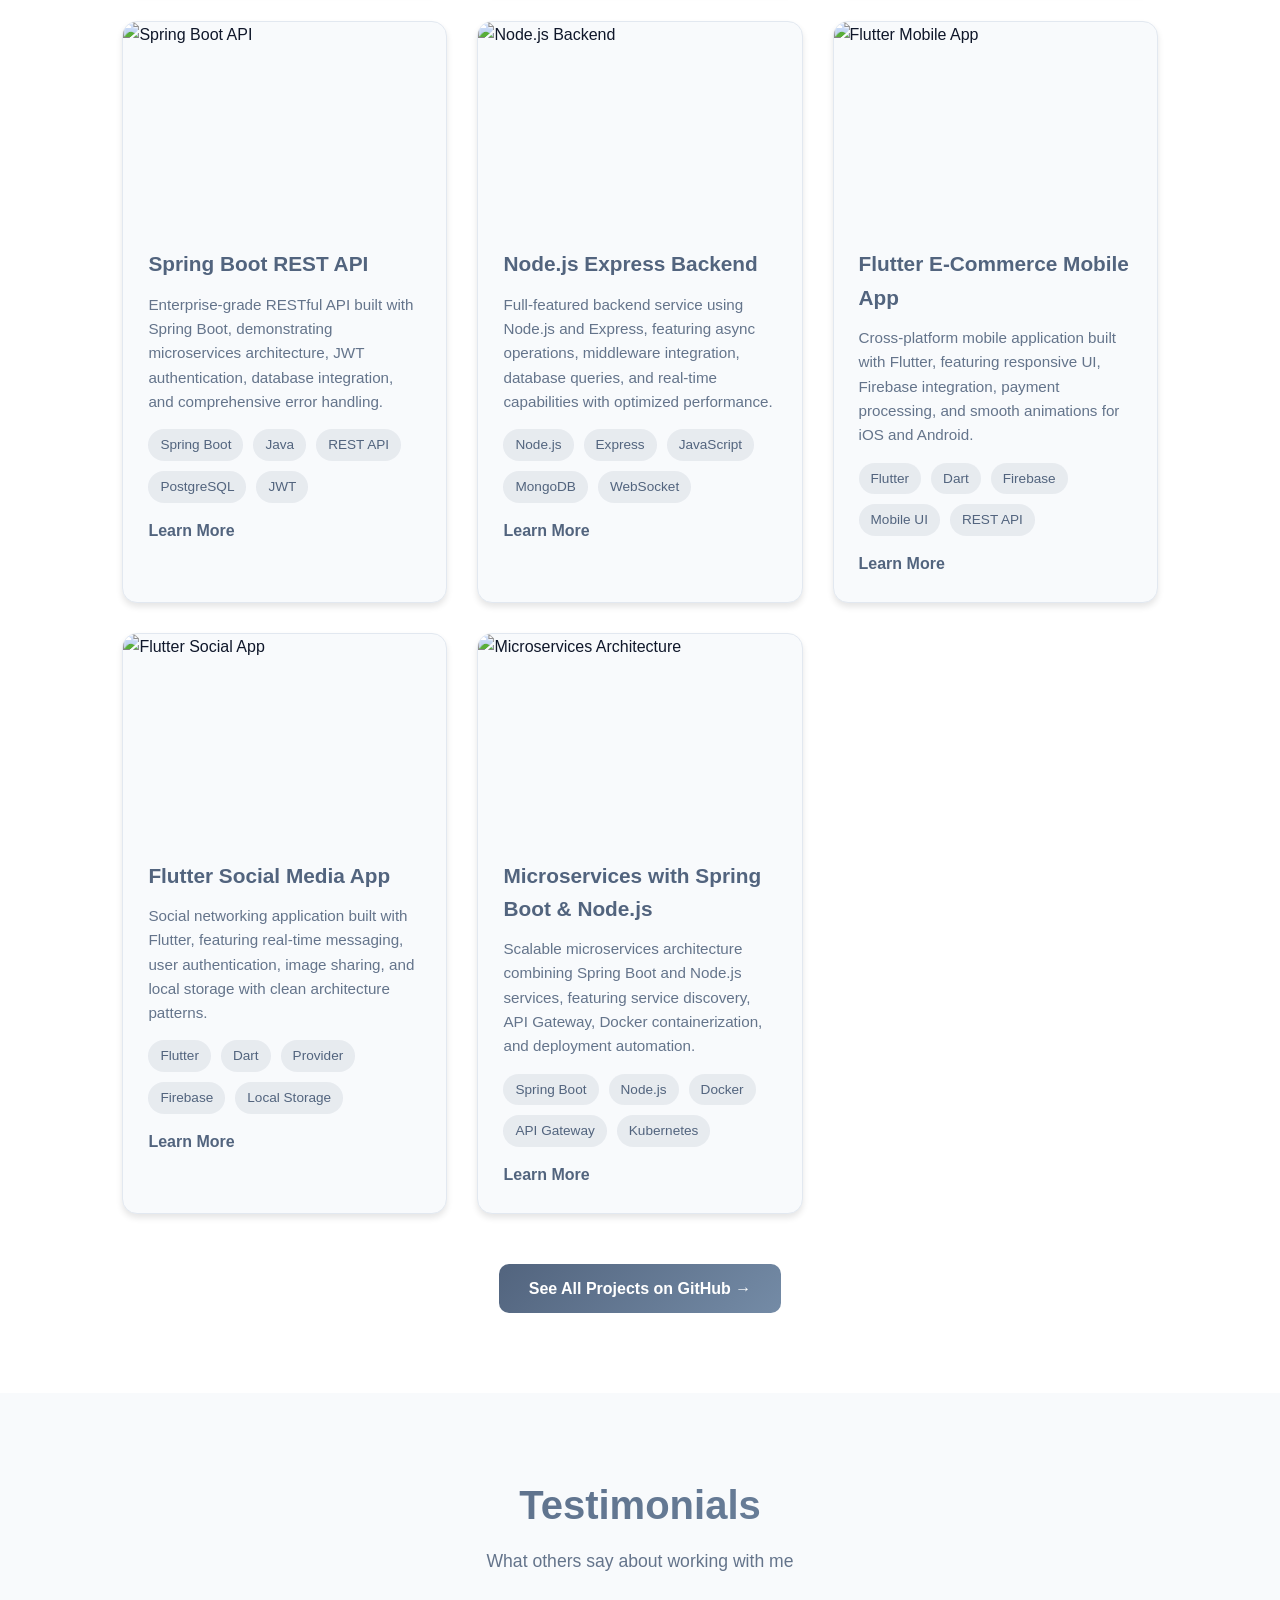
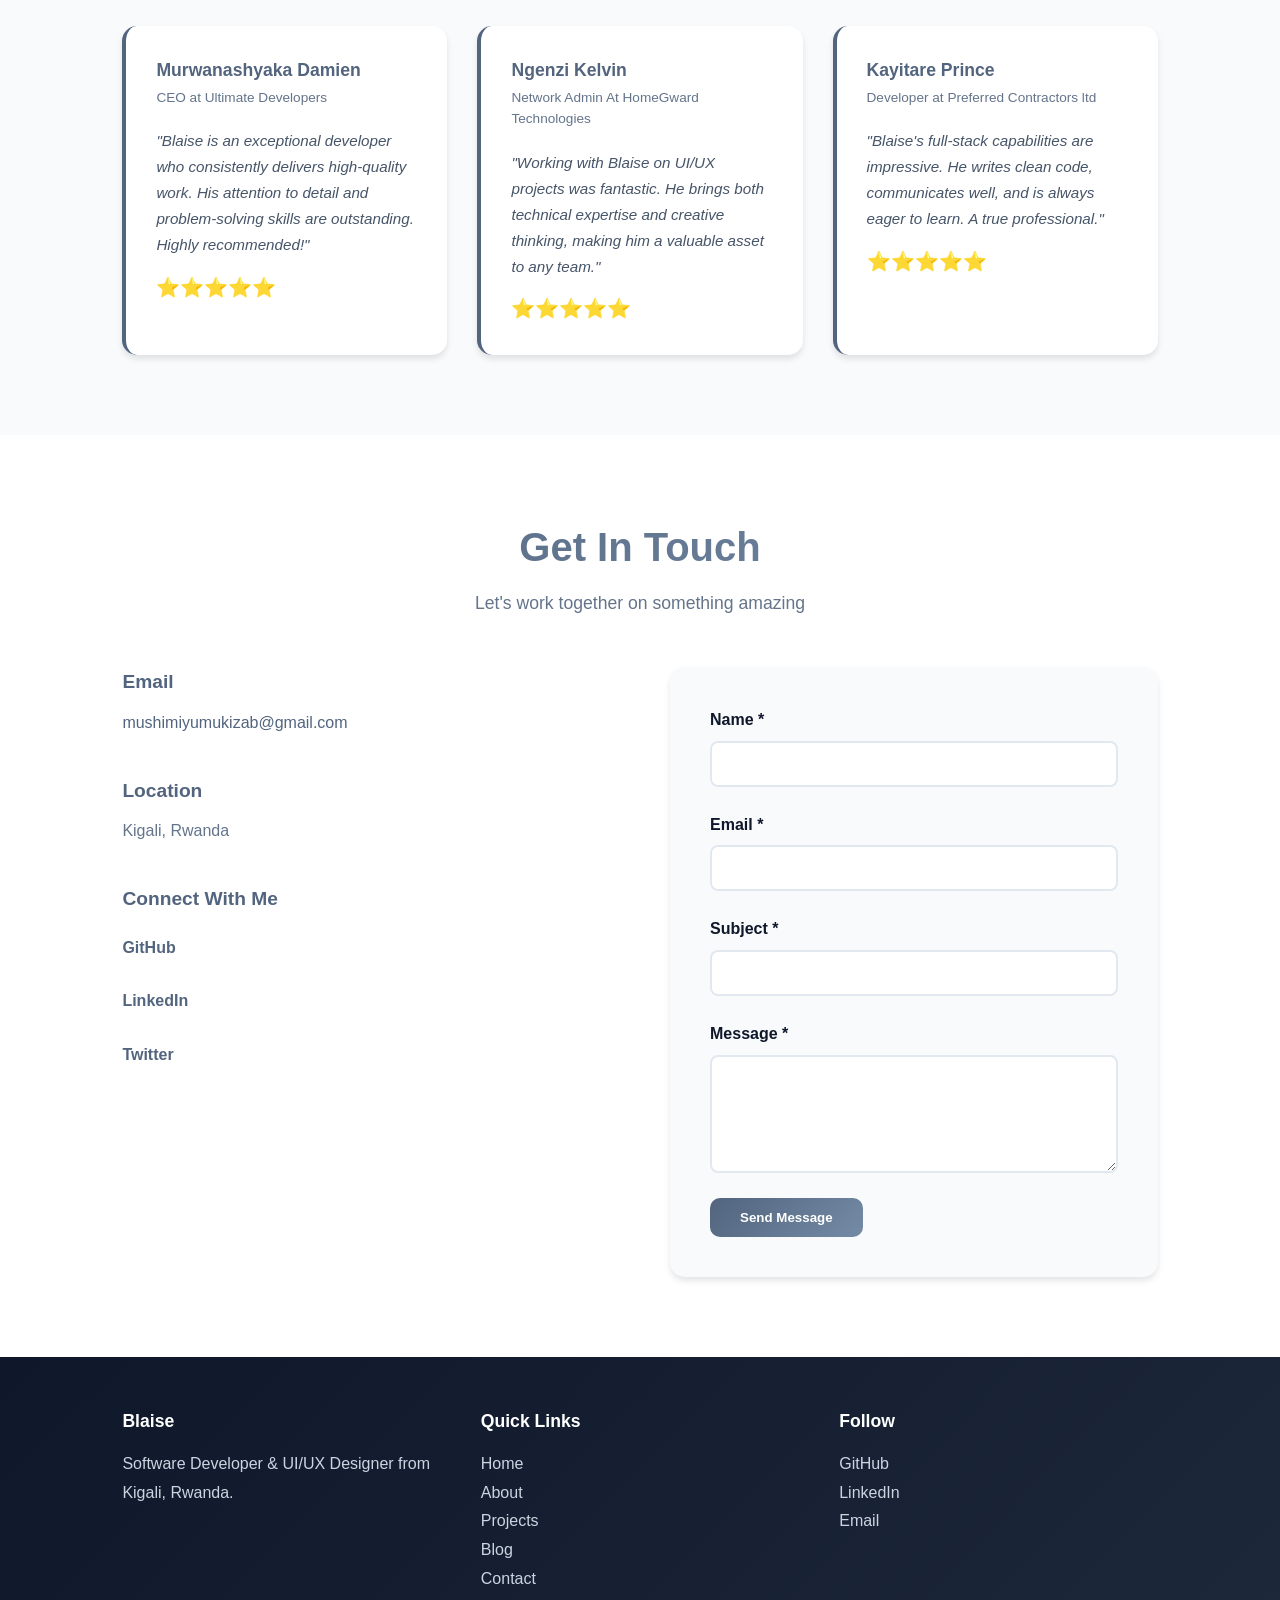
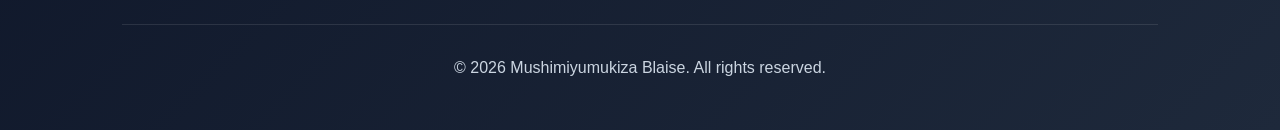
==== commit 5af103ef: "hh" ====
--- a/index.html
+++ b/index.html
@@ -48,7 +48,7 @@
   <!-- HERO / HOME -->
   <section class="hero" id="home">
     <div class="hero-content">
-      <h1>Hi, I'm <span>Blaise</span></h1>
+      <h1>Hi, I'm <span> Blaise Mushimiyumukiza </span></h1>
       <p class="hero-subtitle">
         Full-Stack Developer | Mobile Apps | Cloud Solutions
       </p>
